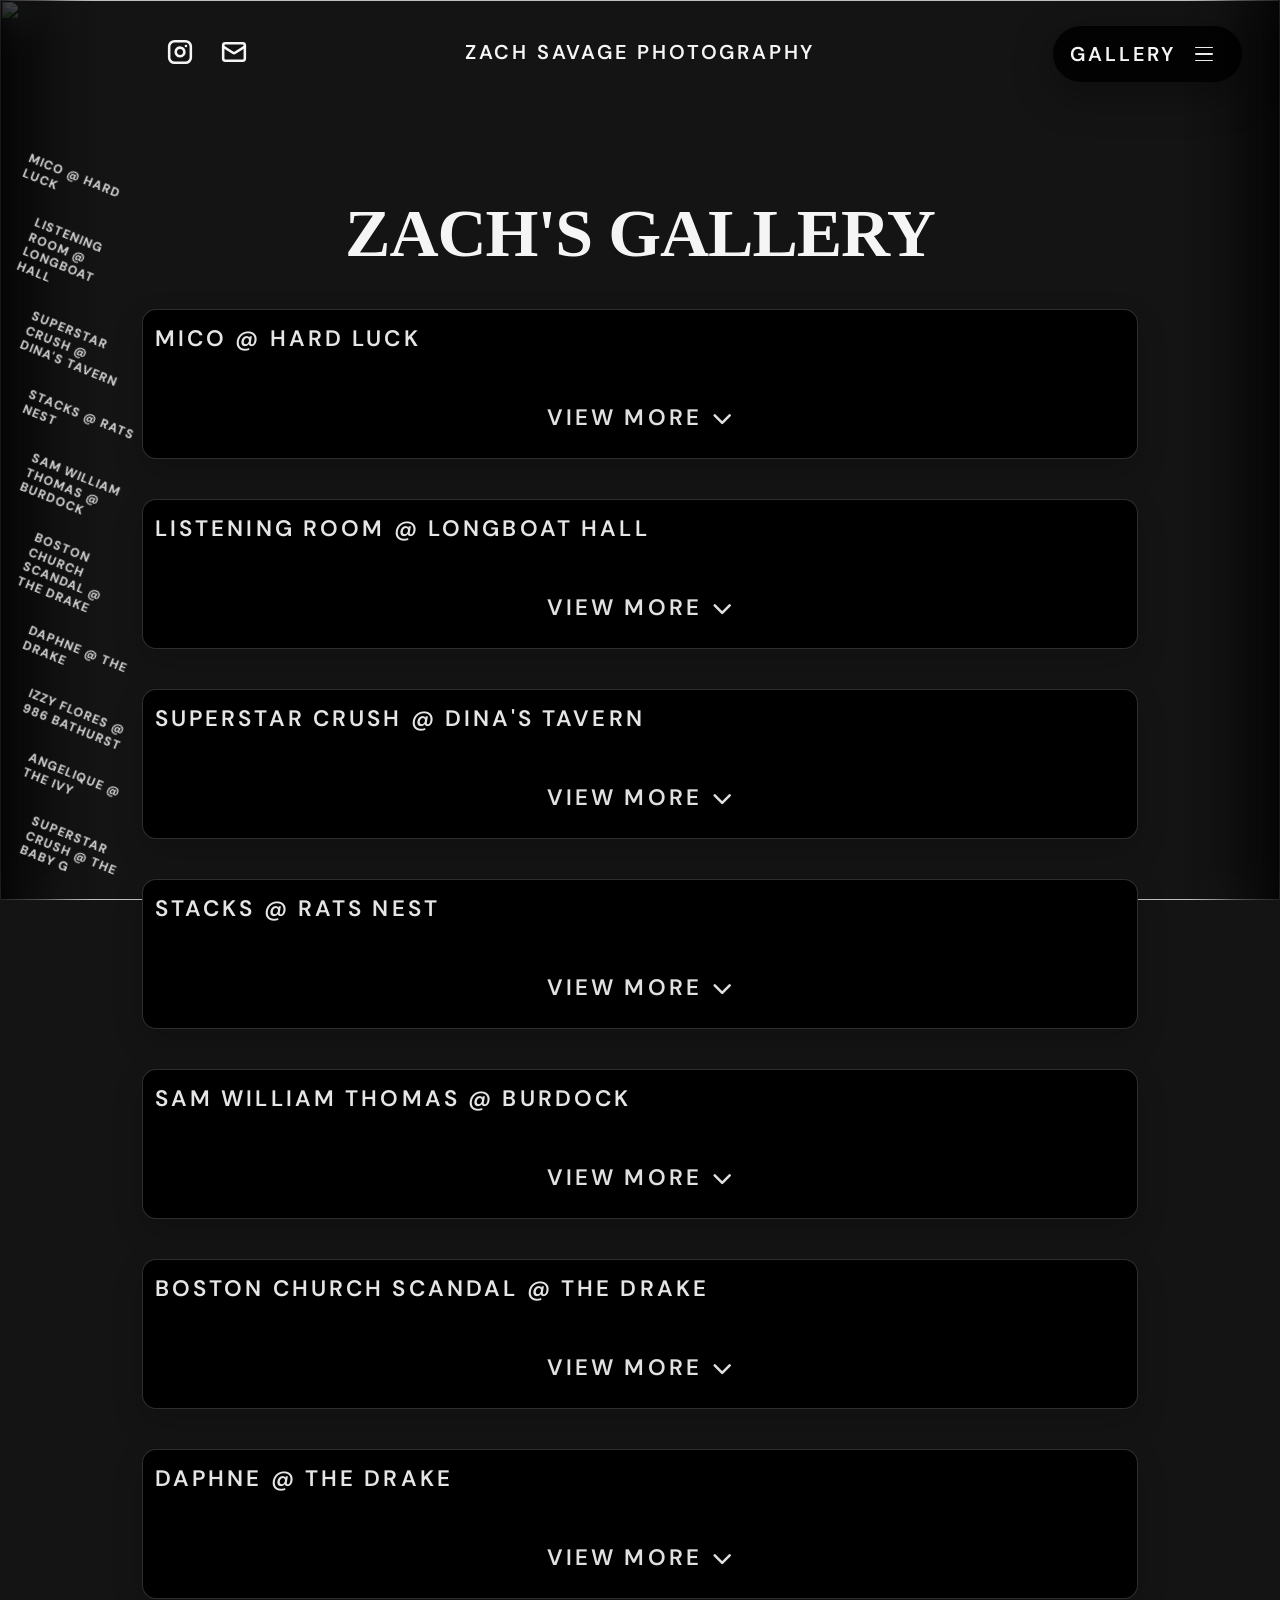
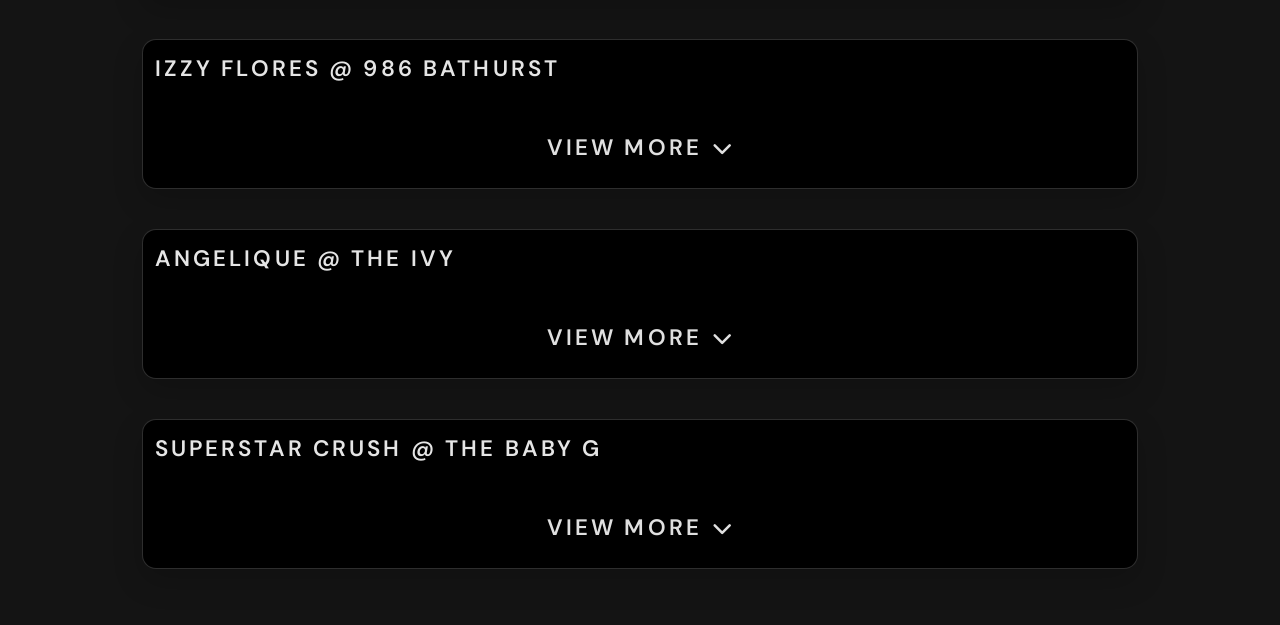
==== full-gallery.html @ af4545d2 "Update full-gallery.html" ====
<!DOCTYPE html>
<html lang="en" class="site-boot-locked">
  <head>
    <script>
      document.documentElement.classList.add("site-boot-locked");
    </script>
    <meta charset="UTF-8" />
    <meta
      name="viewport"
      content="width=device-width, initial-scale=1, viewport-fit=cover"
    />
    <title>Gallery - Zach Savage</title>
    <link rel="preconnect" href="https://fonts.googleapis.com" />
    <link rel="preconnect" href="https://fonts.gstatic.com" crossorigin />
    <link
      href="https://fonts.googleapis.com/css2?family=DM+Sans:ital,opsz,wght@0,9..40,400;0,9..40,500;0,9..40,600;0,9..40,700;0,9..40,800&display=swap"
      rel="stylesheet"
    />
    <link rel="stylesheet" href="styles.css" />
    <script defer src="gallery-menu.js"></script>
    <script defer src="onepage.js"></script>
  </head>
  <body class="page-full-gallery">
    <div id="site-boot-gate" class="site-boot-gate" aria-live="polite" aria-busy="true"></div>
    <div class="full-gallery-page-bg" aria-hidden="true">
      <img
        src="3.webp"
        alt=""
        width="6048"
        height="4032"
        data-asset-path="3.webp"
        loading="eager"
        decoding="sync"
        fetchpriority="high"
        class="priority-render-img"
      />
    </div>
    <nav class="header-social" aria-label="Social and email">
      <a
        class="header-social__link"
        href="https://www.instagram.com/zach.a.r.i.a.h/"
        target="_blank"
        rel="noopener noreferrer"
        aria-label="Instagram"
      >
        <svg viewBox="0 0 24 24" fill="none" stroke="currentColor" stroke-width="2.35" stroke-linecap="round" stroke-linejoin="round" aria-hidden="true">
          <rect x="2" y="2" width="20" height="20" rx="5" ry="5" />
          <path d="M16 11.37A4 4 0 1 1 12.63 8 4 4 0 0 1 16 11.37z" />
          <line x1="17.5" y1="6.5" x2="17.51" y2="6.5" />
        </svg>
      </a>
      <a
        class="header-social__link"
        href="mailto:zachariahsavage@gmail.com"
        aria-label="Email Zach Savage"
      >
        <svg viewBox="0 0 24 24" fill="none" stroke="currentColor" stroke-width="2.35" stroke-linecap="round" stroke-linejoin="round" aria-hidden="true">
          <rect x="2" y="4" width="20" height="16" rx="2" />
          <path d="m22 7-8.97 5.7a1.94 1.94 0 0 1-2.06 0L2 7" />
        </svg>
      </a>
    </nav>
    <a class="page-center-title" href="index.html">ZACH SAVAGE PHOTOGRAPHY</a>
    <header class="gallery-bar" aria-label="Site header">
      <div class="gallery-bar__anchor">
        <div class="gallery-bar__brand" id="gallery-bar-menu">
          <div class="gallery-bar__brand-row">
            <h1 class="gallery-bar__title" id="section-title" aria-live="polite">
              gallery
            </h1>
            <button
              class="gallery-bar__menu-trigger"
              type="button"
              aria-label="Open menu"
              aria-expanded="false"
            >
              <span class="gallery-bar__menu-icon" aria-hidden="true">
                <span></span>
                <span></span>
                <span></span>
              </span>
            </button>
          </div>
          <div class="gallery-bar__menu-content" aria-hidden="true">
            <div class="gallery-bar__menu-inner">
              <a class="gallery-bar__menu-link" href="index.html">home</a>
              <a class="gallery-bar__menu-link" href="full-gallery.html">gallery</a>
              <a class="gallery-bar__menu-link" href="index.html#contact-heading">contact</a>
            </div>
          </div>
        </div>
      </div>
    </header>

    <main class="page page--onepage">
      <section
        class="onepage-section onepage-section--gallery"
        id="gallery-section"
        data-section-label="gallery"
        aria-label="Gallery"
      >
        <h1 class="full-gallery-heading">Zach's Gallery</h1>
        <section class="portfolio">
          <div class="portfolio-controls" aria-label="Gallery controls">
            <div class="portfolio-meta" id="portfolio-meta" aria-hidden="true"></div>
          </div>

          <div class="portfolio-grid" id="gallery-grid" aria-label="Gallery grid"></div>
        </section>
      </section>
    </main>

    <div class="lightbox" aria-modal="true" role="dialog" data-state="closed">
      <div class="lightbox__backdrop"></div>
      <div class="lightbox__content">
        <button class="lightbox__close" type="button" aria-label="Close">
          <span class="lightbox__close-icon" aria-hidden="true">✕</span>
        </button>
        <button
          class="lightbox__arrow lightbox__arrow--prev"
          type="button"
          aria-label="Previous image"
        >
          <span class="lightbox__arrow-icon" aria-hidden="true">
            <svg
              viewBox="0 0 24 24"
              fill="none"
              stroke="currentColor"
              stroke-width="2.5"
              stroke-linecap="round"
              stroke-linejoin="round"
              xmlns="http://www.w3.org/2000/svg"
            >
              <path d="M15 18l-6-6 6-6" />
            </svg>
          </span>
        </button>
        <button
          class="lightbox__arrow lightbox__arrow--next"
          type="button"
          aria-label="Next image"
        >
          <span class="lightbox__arrow-icon" aria-hidden="true">
            <svg
              viewBox="0 0 24 24"
              fill="none"
              stroke="currentColor"
              stroke-width="2.5"
              stroke-linecap="round"
              stroke-linejoin="round"
              xmlns="http://www.w3.org/2000/svg"
            >
              <path d="M9 6l6 6-6 6" />
            </svg>
          </span>
        </button>
        <div class="lightbox__media">
          <img class="lightbox__image" alt="" />
          <video class="lightbox__video" muted playsinline loop></video>
        </div>
      </div>
    </div>

  </body>
</html>
---- styles.css ----
*,
*::before,
*::after {
  box-sizing: border-box;
  margin: 0;
  padding: 0;
}

/* Design tokens — spacing (8px scale), type, color, elevation */
:root {
  --font-sans: "DM Sans", system-ui, -apple-system, BlinkMacSystemFont, "Segoe UI",
    sans-serif;
  --space-1: 4px;
  --space-2: 8px;
  --space-3: 12px;
  --space-4: 16px;
  --space-5: 24px;
  --space-6: 32px;
  --space-8: 48px;
  --color-text: rgba(255, 255, 255, 0.92);
  --color-text-muted: rgba(255, 255, 255, 0.55);
  --color-accent: #c4a574;
  --color-surface: rgba(255, 255, 255, 0.06);
  --color-surface-elevated: rgba(255, 255, 255, 0.1);
  --radius-sm: 8px;
  --radius-md: 14px;
  --radius-pill: 999px;
  --shadow-sm: 0 1px 2px rgba(0, 0, 0, 0.12);
  --shadow-md: 0 12px 40px rgba(0, 0, 0, 0.35);
  --ease-out: cubic-bezier(0.2, 0.85, 0.35, 1);
  --duration-fast: 160ms;
  --duration-normal: 240ms;
  --outline-dark: rgba(0, 0, 0, 0.22);
  /* Shared by `.gallery-bar__brand` and `.page-center-title` so pill heights stay aligned. */
  --gallery-pill-pad-block: 0.5rem;
  --gallery-pill-pad-inline: 1.1rem;
  --gallery-pill-inner-min-height: 40px;
  /* Matches `.gallery-flow-track` marquee timing (updated from JS when flow starts). */
  --view-gallery-burst-spin-duration: 40s;
}

html,
body {
  min-height: 100%;
  /* `clip` can interact badly with nested scroll/overflow in some WebKit builds. */
  overflow-x: hidden;
}

html {
  -webkit-text-size-adjust: 100%;
  text-size-adjust: 100%;
  scroll-behavior: smooth;
  /* Helps anchor / in-page navigation respect the fixed header in Safari. */
  scroll-padding-top: calc(128px + env(safe-area-inset-top, 0px) + 1.25rem);
  /* Avoid default white canvas showing as a 1px hairline under fixed layers / transforms. */
  background-color: #F0F0F0;
}

html:has(body.page-contact) {
  background-color: #0b0f1a;
}

html:has(body.page-profile) {
  background-color: #070a10;
}

@media (min-width: 769px) {
  html::before,
  html::after {
    content: "";
    position: fixed;
    top: 0;
    bottom: 0;
    width: 1in;
    pointer-events: none;
    z-index: 3;
    backdrop-filter: blur(18px) saturate(1.1);
    -webkit-backdrop-filter: blur(18px) saturate(1.1);
  }

  html::before {
    left: 0;
    background: linear-gradient(
      to right,
      rgba(0, 0, 0, 0.78) 0%,
      rgba(0, 0, 0, 0.5) 38%,
      rgba(0, 0, 0, 0.22) 68%,
      rgba(0, 0, 0, 0) 100%
    );
    -webkit-mask-image: linear-gradient(
      to right,
      rgba(0, 0, 0, 1) 0%,
      rgba(0, 0, 0, 0.7) 46%,
      rgba(0, 0, 0, 0.28) 76%,
      rgba(0, 0, 0, 0) 100%
    );
    mask-image: linear-gradient(
      to right,
      rgba(0, 0, 0, 1) 0%,
      rgba(0, 0, 0, 0.7) 46%,
      rgba(0, 0, 0, 0.28) 76%,
      rgba(0, 0, 0, 0) 100%
    );
  }

  html::after {
    right: 0;
    background: linear-gradient(
      to left,
      rgba(0, 0, 0, 0.78) 0%,
      rgba(0, 0, 0, 0.5) 38%,
      rgba(0, 0, 0, 0.22) 68%,
      rgba(0, 0, 0, 0) 100%
    );
    -webkit-mask-image: linear-gradient(
      to left,
      rgba(0, 0, 0, 1) 0%,
      rgba(0, 0, 0, 0.7) 46%,
      rgba(0, 0, 0, 0.28) 76%,
      rgba(0, 0, 0, 0) 100%
    );
    mask-image: linear-gradient(
      to left,
      rgba(0, 0, 0, 1) 0%,
      rgba(0, 0, 0, 0.7) 46%,
      rgba(0, 0, 0, 0.28) 76%,
      rgba(0, 0, 0, 0) 100%
    );
  }
}

/* Focus rings — calm, high-end affordance */
:focus-visible {
  outline: 2px solid var(--color-accent);
  outline-offset: 3px;
}

button:focus:not(:focus-visible),
a:focus:not(:focus-visible) {
  outline: none;
}

body {
  font-family: var(--font-sans);
  line-height: 1.5;
  letter-spacing: 0.01em;
  background: #F0F0F0;
  background-repeat: no-repeat;
  color: var(--color-text);
  -webkit-font-smoothing: antialiased;
  -webkit-tap-highlight-color: transparent;
  position: relative;
  overflow-x: hidden;
  overflow-y: visible;
}

.reveal-on-scroll {
  opacity: 0;
  transform: translateY(18px);
  /* Avoid `filter: blur()` here — it’s expensive during scroll and caused visible hitch. */
  transition:
    opacity 360ms cubic-bezier(0.22, 0.8, 0.3, 1),
    transform 400ms cubic-bezier(0.2, 0.9, 0.25, 1);
  transition-delay: var(--reveal-delay, 0ms);
}

/* Shorter travel + slightly snappier timing for large blocks (flow, grid, contact). */
.reveal-on-scroll.reveal-on-scroll--soft {
  transform: translateY(12px);
  transition:
    opacity 300ms cubic-bezier(0.22, 0.8, 0.35, 1),
    transform 340ms cubic-bezier(0.2, 0.9, 0.28, 1);
  transition-delay: var(--reveal-delay, 0ms);
}

.reveal-on-scroll.is-visible {
  opacity: 1;
  transform: translateY(0);
  will-change: auto;
}

.reveal-on-scroll.reveal-on-scroll--soft.is-visible {
  opacity: 1;
  transform: translateY(0);
  will-change: auto;
}

/* Home bio + contact: no scroll entrance animations. */
body.page-home .home-bio-image,
body.page-home .home-bio-row .home-bio-heading,
body.page-home .home-bio-row .home-intro,
body.page-home .home-start-btn,
body.page-home .onepage-section--contact .contact__heading,
body.page-home .onepage-section--contact .contact__intro,
body.page-home .onepage-section--contact .contact__form,
body.page-home .onepage-section--contact .contact__social,
body.page-home .onepage-section--contact .contact__card {
  opacity: 1 !important;
  transform: none !important;
  transition: none !important;
  animation: none !important;
}

/* Full gallery should never fade/slide on scroll. */
body.page-full-gallery .reveal-on-scroll,
body.page-full-gallery .portfolio-date-group,
body.page-full-gallery .portfolio-row,
body.page-full-gallery .full-gallery-row {
  opacity: 1 !important;
  transform: none !important;
  transition: none !important;
}

@media (prefers-reduced-motion: reduce) {
  .reveal-on-scroll {
    opacity: 1 !important;
    transform: none !important;
    transition: none !important;
  }

  .gallery-bar__menu-content {
    transition: none;
  }

  .gallery-bar__brand {
    transition: none;
  }
}

/* Use system default cursor everywhere; pointer only on obvious interactive elements */
a,
button,
input,
textarea,
.gallery-bar__menu-trigger,
.gallery-bar__menu-link,
.gallery-bar__title,
.gallery-flow-arrow,
.media-item,
.lightbox__close,
.lightbox__arrow,
.profile__cta-btn,
.profile__cta-link,
.contact__submit,
.contact__instagram {
  cursor: pointer;
}

/* Contact text fields should show I-beam cursor. */
.contact__input,
.contact__textarea {
  cursor: text;
}

body.page-contact {
  overflow: auto;
}

html:has(body.page-full-gallery) {
  background-color: #141414;
}

body.page-full-gallery {
  background-color: #141414;
}

/* Fixed layer (not background-attachment: fixed) — avoids scroll jitter in Safari. */
.home-page-bg,
.full-gallery-page-bg {
  position: fixed;
  inset: 0;
  z-index: 0;
  overflow: hidden;
  pointer-events: none;
  -webkit-backface-visibility: hidden;
  backface-visibility: hidden;
  transform: translateZ(0);
}

.home-page-bg {
  background-color: #050505;
}

.full-gallery-page-bg {
  background-color: #141414;
}

.home-page-bg img,
.full-gallery-page-bg img {
  display: block;
  width: 100%;
  height: 100%;
  object-fit: cover;
  object-position: center;
}

body.page-full-gallery::after {
  display: none;
  background-image: none;
}

/* Home + full gallery: site title is plain white type (no pill). */
body.page-home .page-center-title,
body.page-home a.page-center-title,
body.page-full-gallery .page-center-title,
body.page-full-gallery a.page-center-title {
  padding: 0;
  min-height: 0;
  border-radius: 0;
  background: transparent;
  backdrop-filter: none;
  -webkit-backdrop-filter: none;
  box-shadow: none;
  color: rgba(255, 255, 255, 0.96);
  transition: opacity 420ms var(--ease-out), transform 420ms var(--ease-out);
}

body.page-home a.page-center-title:hover,
body.page-full-gallery a.page-center-title:hover {
  background: transparent;
  color: rgba(255, 255, 255, 0.96);
  opacity: 0.85;
}

/* Home + full gallery: black menu pill, white type (matches gallery page). */
body.page-home .gallery-bar__brand,
body.page-full-gallery .gallery-bar__brand {
  background: rgba(0, 0, 0, 0.88);
}

body.page-home .gallery-bar__brand.gallery-bar__brand--open,
body.page-full-gallery .gallery-bar__brand.gallery-bar__brand--open {
  background: rgba(0, 0, 0, 0.96);
}

body.page-home .gallery-bar__title,
body.page-home .gallery-bar__menu-link,
body.page-home .gallery-bar__menu-link:visited,
body.page-home .gallery-bar__menu-link:hover,
body.page-home .gallery-bar__brand.gallery-bar__brand--open .gallery-bar__title,
body.page-home .gallery-bar__brand.gallery-bar__brand--open .gallery-bar__menu-link,
body.page-home .gallery-bar__brand.gallery-bar__brand--open .gallery-bar__menu-link:visited,
body.page-full-gallery .gallery-bar__title,
body.page-full-gallery .gallery-bar__menu-link,
body.page-full-gallery .gallery-bar__menu-link:visited,
body.page-full-gallery .gallery-bar__menu-link:hover,
body.page-full-gallery .gallery-bar__brand.gallery-bar__brand--open .gallery-bar__title,
body.page-full-gallery .gallery-bar__brand.gallery-bar__brand--open .gallery-bar__menu-link,
body.page-full-gallery .gallery-bar__brand.gallery-bar__brand--open .gallery-bar__menu-link:visited {
  color: rgba(255, 255, 255, 0.96);
}

body.page-home .gallery-bar__menu-icon span,
body.page-home .gallery-bar__brand.gallery-bar__brand--open .gallery-bar__menu-icon span,
body.page-full-gallery .gallery-bar__menu-icon span,
body.page-full-gallery .gallery-bar__brand.gallery-bar__brand--open .gallery-bar__menu-icon span {
  background: rgba(255, 255, 255, 0.92);
}

/* Home flow arrows: match black menu pill + white icons. */
body.page-home .gallery-flow-arrow {
  background: rgba(0, 0, 0, 0.88);
  color: rgba(255, 255, 255, 0.96);
}

body.page-home .gallery-flow-arrow:hover {
  background: rgba(0, 0, 0, 0.96);
  color: rgba(255, 255, 255, 0.96);
}

body.page-contact::after {
  background-image: none;
}

body.page-profile::after {
  background-image: none;
}

/* Profile page background video */
.profile-bg {
  position: fixed;
  inset: 0;
  z-index: -2;
  background: #070a10; /* fallback under video */
}

.profile-bg__video {
  position: absolute;
  inset: 0;
  width: 100%;
  height: 100%;
  object-fit: cover;
  object-position: center;
  filter: grayscale(10%) contrast(1.03) brightness(0.9);
}

/* Contact crossfading background (two-layer swap; never black).
   Default `absolute` so in-page contact (e.g. `index.html`) scrolls with the section.
   Standalone `contact.html` pins it to the viewport via `body.page-contact .contact-bg`. */
.contact-bg {
  position: absolute;
  inset: 0;
  z-index: -2;
  background: #0b0f1a; /* fallback under images */
}

body.page-contact > .contact-bg {
  position: fixed;
}

.contact-bg__layer {
  position: absolute;
  inset: 0;
  background-size: cover;
  background-position: center top;
  background-repeat: no-repeat;
  background-attachment: scroll;
  opacity: 0;
  transition: opacity 1600ms ease;
  will-change: opacity;
}

.contact-bg__layer--static {
  opacity: 1;
  transition: none;
  will-change: auto;
  background-image: none !important;
}

.contact-bg__image {
  position: absolute;
  inset: 0;
  width: 100%;
  height: 100%;
  object-fit: cover;
  object-position: center top;
  display: block;
  pointer-events: none;
  transform: translateZ(0);
  backface-visibility: hidden;
  -webkit-backface-visibility: hidden;
  content-visibility: visible;
}

/* Frosted gradient blur on left/right outskirts */
.contact-bg::before,
.contact-bg::after {
  content: "";
  position: absolute;
  top: 0;
  bottom: 0;
  width: min(28vw, 420px);
  pointer-events: none;
  z-index: 1;
  backdrop-filter: none;
  -webkit-backdrop-filter: none;
}

.contact-bg::before {
  left: 0;
  background: linear-gradient(
    to right,
    rgba(255, 255, 255, 0.22),
    rgba(255, 255, 255, 0.08),
    rgba(255, 255, 255, 0)
  );
  -webkit-mask-image: linear-gradient(to right, rgba(0, 0, 0, 1), rgba(0, 0, 0, 0));
  mask-image: linear-gradient(to right, rgba(0, 0, 0, 1), rgba(0, 0, 0, 0));
}

.contact-bg::after {
  right: 0;
  background: linear-gradient(
    to left,
    rgba(255, 255, 255, 0.22),
    rgba(255, 255, 255, 0.08),
    rgba(255, 255, 255, 0)
  );
  -webkit-mask-image: linear-gradient(to left, rgba(0, 0, 0, 1), rgba(0, 0, 0, 0));
  mask-image: linear-gradient(to left, rgba(0, 0, 0, 1), rgba(0, 0, 0, 0));
}

.contact-bg__layer.is-visible {
  opacity: 1;
}

.contact-bg__layer.is-fading-in {
  opacity: 1;
}

.contact-bg__layer.is-fading-out {
  opacity: 0;
}

body::after {
  content: "";
  position: fixed;
  inset: 0;
  z-index: -2;
  background-image: url("1780443494761.webp");
  background-size: cover;
  background-position: center;
  background-repeat: no-repeat;
}

/* Gallery page: restrained gradient (primary site shell) */
body:not(.page-contact):not(.page-profile):not(.page-home):not(.page-full-gallery) {
  background: #F0F0F0;
  background-attachment: scroll;
}

body:not(.page-contact):not(.page-profile):not(.page-home):not(.page-full-gallery)::after {
  /* Disable the blurred photo layer on gallery page */
  background-image: none;
  filter: none;
}

/* Home one-page: film-grain texture shell (full gallery keeps its own photo bg). */
html:has(body.page-home) {
  background-color: #050505;
}

body.page-home {
  background: transparent;
  background-attachment: scroll;
}

body.page-home::after {
  background-image: none;
}

/* Removed overlay helper */

/* Removed frosted helper */

/* Top bar — minimal glass strip */
.gallery-bar {
  position: fixed;
  top: 0;
  left: 0;
  right: 0;
  z-index: 10;
  padding-top: env(safe-area-inset-top, 0px);
  padding-left: env(safe-area-inset-left, 0px);
  padding-right: env(safe-area-inset-right, 0px);
  height: calc(128px + env(safe-area-inset-top, 0px));
  display: flex;
  align-items: center;
  justify-content: flex-end;
  background: transparent;
  isolation: isolate;
  /* Let scroll/wheel pass through empty header area; menu stays clickable on child. */
  pointer-events: none;
}

/* Full-width frosted strip removed: it forced a huge backdrop-filter compositing region
   on every scroll frame on desktop. Glass lives on `.gallery-bar__brand` only (same as mobile). */
.gallery-bar::before {
  display: none;
}

/* Gallery page: subtle hint in top-right for keyboard control */
.gallery-key-hint {
  position: fixed;
  top: 55px;
  left: 76px;
  z-index: 9;
  display: inline-flex;
  align-items: center;
  gap: var(--space-2);
  color: rgba(0, 0, 0, 0.56);
  font-size: 0.6875rem;
  font-weight: 500;
  letter-spacing: 0.14em;
  text-transform: uppercase;
  pointer-events: none;
}

.gallery-key-hint__icon {
  min-width: 1.2rem;
  height: 1.2rem;
  border-radius: var(--radius-sm);
  border: 1px solid rgba(0, 0, 0, 0.18);
  display: inline-flex;
  align-items: center;
  justify-content: center;
  font-size: 0.75rem;
  color: rgba(0, 0, 0, 0.62);
  background: rgba(255, 255, 255, 0.22);
}

.gallery-key-hint__text {
  opacity: 1;
  color: rgba(0, 0, 0, 0.56);
}

/* Wrapper keeps the pill top-anchored so open/close doesn't jump */
.gallery-bar__anchor {
  align-self: flex-start;
  margin-top: calc((128px - 52px) / 2 - 12px);
  margin-right: 2.4rem;
  pointer-events: auto;
}

/* Top-left Instagram + email — vertically aligned with `.gallery-bar__anchor` / menu pill. */
.header-social {
  position: absolute;
  top: calc((128px + env(safe-area-inset-top, 0px)) / 2 - 12px);
  left: calc(max(3.5rem, env(safe-area-inset-left, 0px)) + 1in + 0.5rem);
  transform: translateY(-50%);
  z-index: 12;
  display: flex;
  align-items: center;
  gap: 0.85rem;
  pointer-events: auto;
}

.header-social.header-social--scroll-hidden {
  opacity: 1;
  pointer-events: auto;
  transform: translateY(-50%);
}

.header-social__link {
  display: inline-flex;
  align-items: center;
  justify-content: center;
  width: 40px;
  height: 40px;
  padding: 0;
  background: none;
  border: none;
  box-shadow: none;
  color: #000000;
  text-decoration: none;
  transition: opacity var(--duration-fast) var(--ease-out);
}

.header-social__link svg {
  display: block;
  width: 26px;
  height: 26px;
  stroke-width: 2.35;
}

.header-social__link:hover {
  opacity: 0.72;
}

body.page-full-gallery .header-social__link {
  color: rgba(255, 255, 255, 0.96);
}

body.page-home .header-social__link {
  color: rgba(255, 255, 255, 0.96);
}

body.page-home .header-social__link:hover {
  opacity: 0.85;
}

/* Viewport-fixed; chrome + type match `.gallery-bar__brand` / menu links. */
.page-center-title {
  position: fixed;
  top: calc((128px + env(safe-area-inset-top, 0px)) / 2 - 12px);
  left: 50%;
  right: auto;
  transform: translate(-50%, -50%);
  width: max-content;
  max-width: min(68vw, 44rem);
  z-index: 12;
  box-sizing: border-box;
  display: inline-flex;
  align-items: center;
  justify-content: center;
  padding: var(--gallery-pill-pad-block) var(--gallery-pill-pad-inline);
  min-height: calc(var(--gallery-pill-inner-min-height) + 2 * var(--gallery-pill-pad-block));
  border-radius: 50px;
  background: rgba(250, 248, 245, 0.88);
  backdrop-filter: blur(14px);
  -webkit-backdrop-filter: blur(14px);
  border: none;
  box-shadow: var(--shadow-md);
  font-family: var(--font-sans);
  font-size: 1.25rem;
  font-weight: 600;
  line-height: 1;
  letter-spacing: 0.14em;
  text-transform: uppercase;
  color: #000000;
  text-align: center;
  white-space: nowrap;
  overflow: hidden;
  text-overflow: ellipsis;
  transition:
    background 420ms var(--ease-out),
    box-shadow 420ms var(--ease-out),
    opacity 420ms var(--ease-out),
    transform 420ms var(--ease-out);
}

.page-center-title.page-center-title--hidden {
  opacity: 0;
  transform: translate(-50%, calc(-50% - 8px));
  pointer-events: none;
}

a.page-center-title {
  pointer-events: auto;
  cursor: pointer;
  text-decoration: none;
  color: #000000;
}

a.page-center-title:hover {
  color: #000000;
  background: rgba(250, 248, 245, 0.96);
  opacity: 0.92;
}

/* Top bar: combined GALLERY + hamburger */
.gallery-bar__brand {
  --gallery-menu-ease: cubic-bezier(0.33, 0, 0.2, 1);
  --gallery-menu-dur: 0.36s;
  position: relative;
  display: flex;
  /* Always column: row (title + trigger) then menu panel. Avoids row↔column reflow on open/close (main source of jank). */
  flex-direction: column;
  align-items: stretch;
  justify-content: flex-start;
  gap: 0;
  width: fit-content;
  max-width: calc(100vw - env(safe-area-inset-left, 0px) - env(safe-area-inset-right, 0px) - 1rem);
  /* Same padding + inner band as `.page-center-title` (see :root pill tokens). */
  padding: var(--gallery-pill-pad-block) var(--gallery-pill-pad-inline);
  border-radius: 50px;
  /* Frosted pill only (small compositing region — scrolls stay smooth on desktop). */
  background: rgba(250, 248, 245, 0.88);
  backdrop-filter: blur(14px);
  -webkit-backdrop-filter: blur(14px);
  border: none;
  box-shadow: var(--shadow-md);
  overflow: hidden;
  transform: translateZ(0);
  transition:
    background var(--gallery-menu-dur) var(--gallery-menu-ease),
    box-shadow var(--gallery-menu-dur) var(--gallery-menu-ease),
    border-radius var(--gallery-menu-dur) var(--gallery-menu-ease),
    gap var(--gallery-menu-dur) var(--gallery-menu-ease),
    opacity 420ms var(--ease-out),
    transform 420ms var(--ease-out);
}

.gallery-bar__brand.gallery-bar__brand--scroll-hidden {
  opacity: 0;
  pointer-events: none;
  transform: translateY(-8px) translateZ(0);
}

.gallery-bar__brand.gallery-bar__brand--open.gallery-bar__brand--scroll-hidden {
  opacity: 1;
  pointer-events: auto;
  transform: translateZ(0);
}

/* When menu is open, show white pill backing around heading + menu */
.gallery-bar__brand.gallery-bar__brand--open {
  background: rgba(250, 248, 245, 0.96);
  backdrop-filter: blur(16px);
  -webkit-backdrop-filter: blur(16px);
  border-radius: 20px;
  /* Same vertical rhythm as between menu links */
  gap: var(--space-3);
}

.gallery-bar__brand:not(.gallery-bar__brand--open) .gallery-bar__menu-content {
  min-width: 0;
  min-height: 0;
  overflow: hidden;
  grid-template-rows: 0fr;
  opacity: 0;
  pointer-events: none;
  /* Snap after JS finishes collapse (see gallery-menu.js); avoids fighting the panel transition. */
  transition: none;
}

.gallery-bar__brand-row {
  display: flex;
  flex-direction: row;
  align-items: center;
  justify-content: space-between;
  gap: 0.5em;
  width: 100%;
  min-width: 0;
  min-height: var(--gallery-pill-inner-min-height);
  box-sizing: border-box;
}

.gallery-bar__title {
  font-family: var(--font-sans);
  font-size: 1.25rem;
  font-weight: 600;
  line-height: 1;
  letter-spacing: 0.14em;
  text-transform: uppercase;
  color: #000000;
  margin: 0;
  padding: 0;
  background: none;
  border: none;
  box-shadow: none;
  backdrop-filter: none;
  -webkit-backdrop-filter: none;
  /* Keep section label on one line in the pill (avoid overflow-wrap: anywhere splitting words). */
  white-space: nowrap;
  overflow-wrap: normal;
  flex-shrink: 0;
  min-width: min-content;
  display: flex;
  align-items: center;
  min-height: var(--gallery-pill-inner-min-height);
}

.gallery-bar__menu-trigger {
  flex-shrink: 0;
  width: 40px;
  height: 40px;
  border: none;
  background: transparent;
  display: flex;
  align-items: center;
  justify-content: center;
  padding: 0;
  margin: 0;
}

.gallery-bar__menu-content {
  display: grid;
  grid-template-rows: 0fr;
  opacity: 0;
  pointer-events: none;
  overflow: hidden;
  min-height: 0;
  width: 100%;
  transition:
    grid-template-rows var(--gallery-menu-dur) var(--gallery-menu-ease),
    opacity var(--gallery-menu-dur) var(--gallery-menu-ease);
}

.gallery-bar__brand--open .gallery-bar__menu-content {
  grid-template-rows: 1fr;
  opacity: 1;
  pointer-events: auto;
}

/* Closing: reverse the open transition while bar stays column-layout (see gallery-menu.js). */
.gallery-bar__brand--open .gallery-bar__menu-content.gallery-bar__menu-content--collapse {
  grid-template-rows: 0fr;
  opacity: 0;
  pointer-events: none;
}

.gallery-bar__menu-inner {
  min-height: 0;
  overflow: hidden;
  display: flex;
  flex-direction: column;
  align-items: stretch;
  gap: var(--space-3);
}

.gallery-bar__brand--open .gallery-bar__menu-content.gallery-bar__menu-content--collapse .gallery-bar__menu-inner {
  gap: 0;
}

.gallery-bar__menu-link {
  display: flex;
  align-items: center;
  min-height: 40px;
  padding: 0;
  font-family: var(--font-sans);
  color: #000000;
  text-decoration: none;
  font-size: 1.25rem;
  font-weight: 600;
  letter-spacing: 0.14em;
  text-transform: uppercase;
  transform-origin: left center;
  transition: transform var(--duration-fast) var(--ease-out), opacity var(--duration-fast) var(--ease-out);
  overflow-wrap: anywhere;
}

.gallery-bar__menu-link:visited {
  color: #000000;
}

.gallery-bar__menu-link:hover {
  color: #000000;
  text-decoration: none;
  transform: translateX(2px);
  opacity: 0.85;
}

/* Contact page: keep heading + links identical */
body.page-contact .gallery-bar__title,
body.page-contact .gallery-bar__menu-link,
body.page-contact .gallery-bar__menu-link:visited {
  color: #000000;
}

/* When the pill menu is open, shift heading and links to black for contrast */
.gallery-bar__brand.gallery-bar__brand--open .gallery-bar__title,
.gallery-bar__brand.gallery-bar__brand--open .gallery-bar__menu-link,
.gallery-bar__brand.gallery-bar__brand--open .gallery-bar__menu-link:visited {
  color: #000000;
}

/* Removed menu glow helper */

.gallery-bar__brand-row,
.gallery-bar__menu-content {
  position: relative;
  z-index: 1;
}

/* GALLERY as link on contact page */
.gallery-bar__title--link {
  text-decoration: none;
  color: inherit;
}
.gallery-bar__title--link:hover {
  color: #000;
}

.gallery-bar__menu-icon {
  display: flex;
  flex-direction: column;
  align-items: center;
  justify-content: center;
  gap: 5px;
}

.gallery-bar__menu-icon span {
  display: block;
  width: 18px;
  height: 1.5px;
  background: rgba(0, 0, 0, 0.88);
  border-radius: 999px;
  transition: background var(--duration-fast) var(--ease-out);
}

/* When menu pill is open, match heading/menu text (black) */
.gallery-bar__brand.gallery-bar__brand--open .gallery-bar__menu-icon span {
  background: #000000;
}

.page {
  position: relative;
  z-index: 2;
  min-height: 100vh;
  min-height: 100dvh;
  padding: 2.4rem 0;
  padding-top: calc(128px + env(safe-area-inset-top, 0px) + 2.4rem);
  padding-left: env(safe-area-inset-left, 0px);
  padding-right: env(safe-area-inset-right, 0px);
  padding-bottom: max(2.4rem, env(safe-area-inset-bottom, 0px));
  display: flex;
  align-items: stretch;
  justify-content: center;
}

.page.page--onepage {
  display: block;
  padding-top: calc(128px + env(safe-area-inset-top, 0px) + 1rem);
  padding-bottom: max(0px, env(safe-area-inset-bottom, 0px));
}

.onepage-section {
  position: relative;
  min-height: 100vh;
  min-height: 100dvh;
  /* Align scroll targets / hash jumps with the fixed nav (see also .gallery-bar height). */
  scroll-margin-top: calc(128px + env(safe-area-inset-top, 0px) + 1.25rem);
  display: flex;
  align-items: center;
  justify-content: center;
  padding: 1.5rem 0;
}

.onepage-section--home {
  display: flex;
  flex-direction: column;
  justify-content: center;
  align-items: stretch;
  gap: var(--space-4);
  padding-top: 0;
  height: auto;
  min-height: 0;
}

.onepage-section--gallery {
  flex-direction: column;
  align-items: stretch;
  justify-content: flex-start;
  gap: var(--space-4);
  margin-top: -4vh;
  padding-top: 10vh;
  background: linear-gradient(
    to bottom,
    rgba(0, 0, 0, 0) 0%,
    rgba(0, 0, 0, 0.06) 38%,
    rgba(0, 0, 0, 0.05) 76%,
    rgba(0, 0, 0, 0) 100%
  );
}

body.page-full-gallery .onepage-section--gallery {
  background: transparent;
}

.onepage-section__heading {
  width: 100%;
  max-width: 72rem;
  margin: 0 auto var(--space-4);
  padding: 0 var(--space-5);
  font-family: var(--font-sans);
  font-size: clamp(1.5rem, 4.2vw, 2.75rem);
  font-weight: 600;
  letter-spacing: 0.14em;
  text-transform: uppercase;
  color: rgba(0, 0, 0, 0.72);
  text-align: center;
  /* Anchor targets (#gallery-section-heading) — align with fixed nav, not section padding. */
  scroll-margin-top: calc(128px + env(safe-area-inset-top, 0px) + 1.25rem);
  overflow-wrap: anywhere;
}

body.page-full-gallery .onepage-section__heading {
  font-weight: 800;
  letter-spacing: 0.16em;
}

.onepage-section--contact {
  margin-top: clamp(0.75rem, 2vh, 1.25rem);
  padding-top: 0;
  padding-bottom: max(1.25rem, env(safe-area-inset-bottom, 0px));
  background: transparent;
  /* One document scroll — no viewport-locked panel or nested overflow. */
  overflow: visible;
  overscroll-behavior: none;
  isolation: isolate;
  align-items: stretch;
  justify-content: flex-start;
  min-height: auto;
}

/* Soft transparency gradient so contact background fades in from the top. */
.onepage-section--contact::before {
  content: "";
  position: absolute;
  top: clamp(-96px, -16vh, -44px);
  left: 0;
  right: 0;
  height: clamp(220px, 34vh, 420px);
  pointer-events: none;
  z-index: 0;
  background: linear-gradient(
    to bottom,
    rgba(236, 230, 220, 0.72) 0%,
    rgba(236, 230, 220, 0.5) 22%,
    rgba(236, 230, 220, 0.24) 52%,
    rgba(236, 230, 220, 0.08) 74%,
    rgba(238, 232, 223, 0) 100%
  );
  backdrop-filter: blur(14px);
  -webkit-backdrop-filter: blur(14px);
  mask-image: linear-gradient(
    to bottom,
    rgba(0, 0, 0, 1) 0%,
    rgba(0, 0, 0, 0.78) 48%,
    rgba(0, 0, 0, 0) 100%
  );
  -webkit-mask-image: linear-gradient(
    to bottom,
    rgba(0, 0, 0, 1) 0%,
    rgba(0, 0, 0, 0.78) 48%,
    rgba(0, 0, 0, 0) 100%
  );
}

/* Tiny neutral wash exactly at the section seam. */
.onepage-section--contact::after {
  content: "";
  position: absolute;
  top: clamp(-10px, -1.5vh, -4px);
  left: 0;
  right: 0;
  height: clamp(18px, 4vh, 40px);
  pointer-events: none;
  z-index: 0;
  background: linear-gradient(
    to bottom,
    rgba(236, 230, 220, 0.4) 0%,
    rgba(236, 230, 220, 0) 100%
  );
  filter: blur(4px);
}

.page--onepage .onepage-section--contact .contact-bg {
  /* Scroll with the section — negative inset caused bg to drift vs the form on wheel/touch. */
  position: absolute !important;
  inset: 0;
  z-index: -1;
  pointer-events: none;
  transform: translateZ(0);
  content-visibility: visible;
}

/* Frame matches hero photo (DSC_0166-2.webp ≈ 3:2); --contact-bg-aspect set in JS when image loads. */
.page--onepage .onepage-section--contact {
  width: 100%;
  aspect-ratio: var(--contact-bg-aspect, 3 / 2);
  margin-top: clamp(1rem, 2.5vh, 1.75rem);
  padding: clamp(0.65rem, 1.8vw, 1.1rem);
  padding-bottom: max(clamp(0.65rem, 1.8vw, 1.1rem), env(safe-area-inset-bottom, 0px));
  box-sizing: border-box;
  align-items: center;
  justify-content: center;
}

.page--onepage .onepage-section--home + .onepage-section--contact,
.page--onepage .onepage-section--gallery + .onepage-section--contact {
  margin-top: clamp(1rem, 2.5vh, 1.75rem);
  padding-top: clamp(0.65rem, 1.8vw, 1.1rem);
}

.page--onepage .onepage-section--contact::before,
.page--onepage .onepage-section--contact::after {
  display: none;
}

.page--onepage .onepage-section--contact .contact {
  flex: 0 0 auto;
  width: 100%;
  max-width: 520px;
  height: 100%;
  max-height: 100%;
  margin: 0 auto;
  padding: 0;
  display: flex;
  align-items: center;
  justify-content: center;
  position: relative;
  z-index: 1;
}

.page--onepage .onepage-section--contact .contact__card {
  max-height: 100%;
  overflow: auto;
}

.gallery {
  position: relative;
  width: 100%;
  height: auto;
  display: flex;
  flex-direction: column;
  justify-content: center;
  gap: 8px;
  overflow: visible;
  /* Move both rows up by 0.5in from previous placement */
  transform: translateY(calc(40px - 0.5in));
}

.home-bio-image {
  width: min(62rem, calc(100% - 3rem));
  margin: var(--space-3) auto var(--space-2);
  display: block;
  border-radius: calc(var(--radius-md) + 2px);
  border: 1px solid rgba(0, 0, 0, 0.14);
  box-shadow: 0 12px 30px rgba(0, 0, 0, 0.08);
  object-fit: cover;
}

.home-bio-row {
  width: 100%;
  max-width: min(92rem, 100%);
  margin: var(--space-3) auto var(--space-3);
  padding: var(--space-3);
  border: 1px solid rgba(0, 0, 0, 0.14);
  border-radius: calc(var(--radius-md) + 2px);
  background: #000000;
  box-shadow: 0 12px 30px rgba(0, 0, 0, 0.08);
}

.home-bio-row .home-bio-image {
  width: 100%;
  margin: 0 0 var(--space-3);
}

.home-bio-copy {
  display: flex;
  flex-direction: column;
  gap: var(--space-4);
  align-items: flex-start;
}

.home-bio-row .home-bio-copy {
  align-items: center;
  text-align: center;
  width: 100%;
}

.home-bio-heading {
  margin: 0;
  width: 100%;
  font-family: ui-serif, Georgia, "Times New Roman", Times, serif;
  font-size: clamp(2.1rem, 6vw, 3.5rem);
  font-weight: 700;
  line-height: 1.08;
  letter-spacing: -0.015em;
  color: rgba(255, 255, 255, 0.98);
  text-align: center;
  text-wrap: balance;
}

.home-bio-row .home-intro {
  max-width: none;
  width: 100%;
  margin: 0;
  padding: 0;
  border: 0;
  background: transparent;
  color: rgba(238, 238, 238, 0.92);
  font-family: ui-serif, Georgia, "Times New Roman", Times, serif;
  font-weight: 400;
  box-shadow: none;
  text-align: center;
  text-wrap: balance;
  line-height: 1.62;
  font-size: clamp(1rem, 2.4vw, 1.2rem);
}

.home-bio-row .home-start-btn--pov {
  position: relative;
  z-index: 1;
  overflow: visible;
  isolation: isolate;
  --view-gallery-burst-clip: polygon(
    50% 0%,
    54.019% 9.197%,
    59.755% 0.961%,
    61.902% 10.765%,
    69.134% 3.806%,
    69.327% 13.841%,
    77.779% 8.427%,
    76.01% 18.307%,
    85.355% 14.645%,
    81.693% 23.99%,
    91.573% 22.221%,
    86.159% 30.673%,
    96.194% 30.866%,
    89.235% 38.098%,
    99.039% 40.245%,
    90.803% 45.981%,
    100% 50%,
    90.803% 54.019%,
    99.039% 59.755%,
    89.235% 61.902%,
    96.194% 69.134%,
    86.159% 69.327%,
    91.573% 77.779%,
    81.693% 76.01%,
    85.355% 85.355%,
    76.01% 81.693%,
    77.779% 91.573%,
    69.327% 86.159%,
    69.134% 96.194%,
    61.902% 89.235%,
    59.755% 99.039%,
    54.019% 90.803%,
    50% 100%,
    45.981% 90.803%,
    40.245% 99.039%,
    38.098% 89.235%,
    30.866% 96.194%,
    30.673% 86.159%,
    22.221% 91.573%,
    23.99% 81.693%,
    14.645% 85.355%,
    18.307% 76.01%,
    8.427% 77.779%,
    13.841% 69.327%,
    3.806% 69.134%,
    10.765% 61.902%,
    0.961% 59.755%,
    9.197% 54.019%,
    0% 50%,
    9.197% 45.981%,
    0.961% 40.245%,
    10.765% 38.098%,
    3.806% 30.866%,
    13.841% 30.673%,
    8.427% 22.221%,
    18.307% 23.99%,
    14.645% 14.645%,
    23.99% 18.307%,
    22.221% 8.427%,
    30.673% 13.841%,
    30.866% 3.806%,
    38.098% 10.765%,
    40.245% 0.961%,
    45.981% 9.197%
  );
  text-transform: none;
  letter-spacing: 0.06em;
  font-weight: 700;
  gap: 0.35em;
  border-radius: 50px;
  padding: var(--gallery-pill-pad-block) calc(var(--gallery-pill-pad-inline) * 1.45);
  min-height: calc(var(--gallery-pill-inner-min-height) + 2 * var(--gallery-pill-pad-block));
  border: none;
  background: #dfe6e6;
  color: #1a1a1a;
  box-shadow: var(--shadow-md);
  transition:
    transform var(--duration-fast) var(--ease-out),
    background var(--duration-fast) var(--ease-out),
    box-shadow var(--duration-fast) var(--ease-out),
    color var(--duration-fast) var(--ease-out),
    border-color var(--duration-fast) var(--ease-out);
}

.home-bio-row .home-start-btn--pov .home-start-btn__label,
.home-bio-row .home-start-btn--pov .home-start-btn__arrow {
  position: relative;
  z-index: 1;
}

.home-bio-row .home-start-btn--pov .home-start-btn__arrow-pop {
  display: none;
}

.home-bio-row .home-start-btn--pov::before {
  content: "";
  position: absolute;
  left: 50%;
  top: 50%;
  z-index: -1;
  width: 108%;
  aspect-ratio: 1;
  background: #fcd844;
  clip-path: var(--view-gallery-burst-clip);
  opacity: 0;
  translate: -50% -50%;
  scale: 0.5;
  rotate: 0deg;
  transform-origin: center center;
  pointer-events: none;
  will-change: opacity, scale, rotate;
}

.home-bio-row .home-start-btn--pov:hover {
  background: #cfd6d6;
  color: #1a1a1a;
  border-color: transparent;
  box-shadow: 0 16px 36px rgba(0, 0, 0, 0.28);
}

@media (min-width: 769px) and (hover: hover) and (pointer: fine) {
  body.page-home .onepage-section--home:has(.home-start-btn--pov:hover) {
    position: relative;
    z-index: 8;
  }

  @keyframes home-view-gallery-burst-spin {
    to {
      rotate: 360deg;
    }
  }

  body.page-home .home-bio-row .home-start-btn--pov:hover {
    z-index: 2;
    background: transparent !important;
    color: #1a1a1a !important;
    border-color: transparent !important;
    box-shadow: none !important;
    transform: scale(1) !important;
    text-shadow: 0 1px 0 rgba(255, 255, 255, 0.35);
    transition:
      color 0.22s ease,
      background 0.22s ease,
      border-color 0.22s ease,
      box-shadow 0.22s ease !important;
  }

  body.page-home .home-bio-row .home-start-btn--pov:hover .home-start-btn__label,
  body.page-home .home-bio-row .home-start-btn--pov:hover .home-start-btn__arrow {
    font-weight: 900;
  }

  body.page-home .home-bio-row .home-start-btn--pov:hover .home-start-btn__label {
    font-style: italic;
    text-transform: uppercase;
  }

  body.page-home .home-bio-row .home-start-btn--pov:hover .home-start-btn__arrow-rest {
    display: none;
  }

  body.page-home .home-bio-row .home-start-btn--pov:hover .home-start-btn__arrow-pop {
    display: inline;
  }

  body.page-home .home-bio-row .home-start-btn--pov:hover::before {
    opacity: 1;
    scale: 1;
    animation: home-view-gallery-burst-spin
      calc(var(--view-gallery-burst-spin-duration, 40s) / 2)
      linear
      infinite;
    transition:
      opacity 0.25s ease,
      scale 0.32s cubic-bezier(0.22, 1.12, 0.36, 1);
  }

  body.page-home .home-bio-row .home-start-btn--pov:not(:hover)::before {
    animation: none;
    opacity: 0;
    scale: 0.5;
    rotate: 0deg;
    transition:
      opacity 0.24s ease,
      scale 0.24s ease;
  }
}

@media (min-width: 769px) and (hover: hover) and (pointer: fine) and (prefers-reduced-motion: reduce) {
  body.page-home .home-bio-row .home-start-btn--pov:hover::before {
    animation: none;
    opacity: 1;
    scale: 1;
    rotate: 0deg;
  }

  body.page-home .home-bio-row .home-start-btn--pov:hover {
    transform: none !important;
  }
}

.home-start-btn {
  display: inline-flex;
  align-items: center;
  justify-content: center;
  min-height: 56px;
  padding: 0.72em 2.15em;
  border-radius: 12px;
  border: 1px solid rgba(255, 255, 255, 0.25);
  background: rgba(255, 255, 255, 0.16);
  color: rgba(255, 255, 255, 0.96);
  text-decoration: none;
  font-family: var(--font-sans);
  font-size: clamp(1.02rem, 1.6vw, 1.24rem);
  font-weight: 800;
  letter-spacing: 0.16em;
  text-transform: uppercase;
  box-shadow: 0 14px 34px rgba(0, 0, 0, 0.24);
  transition:
    transform var(--duration-fast) var(--ease-out),
    background var(--duration-fast) var(--ease-out),
    box-shadow var(--duration-fast) var(--ease-out);
}

.home-start-btn:hover {
  transform: translateY(-1px);
  background: rgba(255, 255, 255, 0.26);
  box-shadow: 0 18px 38px rgba(0, 0, 0, 0.3);
}

.full-gallery-heading {
  width: 100%;
  max-width: min(83.2rem, 80%);
  margin: 0 auto var(--space-5);
  padding: 0 max(0.85rem, env(safe-area-inset-left, 0px))
    0 max(0.85rem, env(safe-area-inset-right, 0px));
  font-family: ui-serif, Georgia, "Times New Roman", Times, serif;
  font-size: clamp(2.25rem, 7vw, 4.25rem);
  font-weight: 700;
  letter-spacing: -0.015em;
  line-height: 1.05;
  text-transform: uppercase;
  text-align: center;
  color: rgba(255, 255, 255, 0.96);
  text-wrap: balance;
  box-sizing: border-box;
}

/* Force bio card/text theme regardless of downstream generic `.home-intro` rules. */
.onepage-section--home .home-bio-row {
  background: #000000 !important;
}

.onepage-section--home .home-bio-row .home-bio-heading {
  color: rgba(255, 255, 255, 0.98) !important;
  font-family: ui-serif, Georgia, "Times New Roman", Times, serif !important;
  font-weight: 700 !important;
  text-align: center !important;
}

.onepage-section--home .home-bio-row .home-intro {
  color: rgba(238, 238, 238, 0.92) !important;
  font-family: ui-serif, Georgia, "Times New Roman", Times, serif !important;
  font-weight: 400 !important;
  text-align: center !important;
}

@media (min-width: 1024px) {
  .home-bio-row {
    display: grid;
    grid-template-columns: minmax(300px, 1fr) minmax(0, 1.6fr);
    gap: var(--space-4);
    align-items: center;
  }

  .home-bio-row .home-bio-image {
    margin: 0;
    height: 100%;
    min-height: 17rem;
  }

  .home-bio-row .home-intro {
    text-align: center;
    font-size: clamp(1.05rem, 1.35vw, 1.28rem);
    line-height: 1.62;
    max-width: min(58ch, 100%);
    margin-left: auto;
    margin-right: auto;
  }

  .home-bio-copy {
    justify-self: stretch;
    align-items: center;
    justify-content: center;
    min-height: 100%;
    gap: clamp(1rem, 1.8vw, 1.7rem);
    text-align: center;
    width: 100%;
  }

  .home-start-btn {
    min-height: 64px;
    padding: 0.82em 2.7em;
    font-size: clamp(1.2rem, 1.8vw, 1.55rem);
    letter-spacing: 0.18em;
  }
}

.home-intro {
  max-width: min(62rem, calc(100% - 3rem));
  margin: var(--space-3) auto var(--space-3);
  padding: var(--space-3) var(--space-4);
  text-align: center;
  font-family: var(--font-sans);
  font-size: clamp(0.95rem, 1.55vw, 1.12rem);
  line-height: 1.65;
  letter-spacing: 0.01em;
  color: rgba(0, 0, 0, 0.76);
  background: linear-gradient(180deg, rgba(255, 255, 255, 0.82), rgba(255, 255, 255, 0.66));
  border: 1px solid rgba(0, 0, 0, 0.14);
  border-radius: calc(var(--radius-md) + 2px);
  box-shadow: 0 12px 30px rgba(0, 0, 0, 0.08);
  overflow-wrap: anywhere;
}

.gallery-flow-arrow {
  position: fixed;
  top: 50%;
  transform: translateY(-50%);
  width: 68px;
  height: 68px;
  border-radius: var(--radius-pill);
  border: none;
  display: flex;
  align-items: center;
  justify-content: center;
  color: #000000;
  background: rgba(255, 255, 255, 0.98);
  backdrop-filter: blur(14px);
  -webkit-backdrop-filter: blur(14px);
  box-shadow: var(--shadow-md);
  z-index: 24;
  padding: 0;
  user-select: none;
  transition:
    transform var(--duration-fast) var(--ease-out),
    background var(--duration-fast) var(--ease-out),
    box-shadow var(--duration-fast) var(--ease-out),
    opacity var(--duration-fast) var(--ease-out);
}

.gallery-flow-arrow:hover {
  background: #ffffff;
  opacity: 1;
}

.gallery-flow-arrow span {
  display: flex;
  width: 48%;
  height: 48%;
  align-items: center;
  justify-content: center;
}

.gallery-flow-arrow svg {
  width: 100%;
  height: 100%;
}

.gallery-flow-arrow--left {
  left: calc(18px + 0.3in);
}

.gallery-flow-arrow--right {
  right: calc(18px + 0.3in);
}

.gallery-flow-arrow--right svg {
  transform: translateX(1px);
}

.gallery-flow-arrow--left svg {
  transform: translateX(-1px);
}

.gallery-flow-arrow:active {
  transform: translateY(-50%) scale(0.97);
}

.page--onepage .gallery-flow-arrow {
  position: absolute;
}

/* Match onepage.js getFlowItemWidth() so tiles are the right width before JS runs. */
@media (max-width: 420px) {
  :root {
    --flow-item-width: 200px;
  }
}

@media (min-width: 421px) and (max-width: 768px) {
  :root {
    --flow-item-width: 248px;
  }
}

.gallery-row {
  position: relative;
  height: clamp(17.13rem, 38.7vh, 25.42rem);
  height: clamp(17.13rem, 38.7svh, 25.42rem);
  overflow: hidden;
  contain: none;
  transform: translateZ(0);
  content-visibility: visible;
}

@media (max-width: 768px), (hover: none), (pointer: coarse) {
  .gallery-row {
    /* paint containment makes Instagram WebKit discard decoded tiles on scroll. */
    contain: none;
  }

  .page-home .gallery,
  .page-home .gallery-flow-track {
    content-visibility: visible;
  }
}

@keyframes flow-marquee {
  from {
    transform: translate3d(0, 0, 0);
  }
  to {
    transform: translate3d(calc(-1 * var(--flow-segment-width, 0px)), 0, 0);
  }
}

.gallery-flow-track {
  display: flex;
  flex-direction: row;
  align-items: stretch;
  height: 100%;
  width: max-content;
  gap: 10px;
  transform: translate3d(0, 0, 0);
  backface-visibility: hidden;
}

/* Compositor-driven loop — keeps moving smoothly during Safari scroll. */
.gallery-flow-track.flow-marquee-active {
  animation: flow-marquee var(--flow-marquee-duration, 40s) linear infinite;
  animation-direction: var(--flow-marquee-direction, normal);
  will-change: transform;
}

@media (prefers-reduced-motion: reduce) {
  .gallery-flow-track.flow-marquee-active {
    animation: none !important;
    will-change: auto;
  }
}

.gallery-row .gallery-flow-track .media-item {
  position: relative;
  top: auto;
  left: auto;
  flex-shrink: 0;
  transform: scale(var(--scale));
  pointer-events: auto;
  touch-action: manipulation;
  cursor: pointer;
}

/* Top-of-page flow tiles (first 3 per row): keep decoded + composited in Instagram WebKit. */
.gallery-row .media-item--priority-render,
body.page-full-gallery .portfolio-grid .media-item--priority-render {
  will-change: transform;
  transform: translateZ(0) scale(var(--scale, 1));
  backface-visibility: hidden;
}

.gallery-row .media-item--priority-render img,
.gallery-row .media-item--priority-render video,
body.page-full-gallery .portfolio-grid .media-item--priority-render img,
body.page-full-gallery .portfolio-grid .media-item--priority-render video,
.priority-render-img,
.contact-bg__image {
  will-change: transform;
  transform: translateZ(0);
  image-rendering: -webkit-optimize-contrast;
  content-visibility: visible;
}

/* Block interaction until hero media is pinned, decoded, and painted. */
html.site-boot-locked {
  overflow: hidden;
}

html.site-boot-locked body {
  pointer-events: none;
  touch-action: none;
  overflow: hidden;
}

.site-boot-gate {
  position: fixed;
  inset: 0;
  z-index: 100000;
  background: #050505;
  pointer-events: auto;
}

html.site-boot-locked:has(body.page-full-gallery) .site-boot-gate {
  background: #f0f0f0;
}

.site-boot-gate[hidden] {
  display: none !important;
}

#image-memory-keeper {
  position: fixed;
  left: 0;
  top: 0;
  width: 1px;
  height: 1px;
  overflow: hidden;
  opacity: 1;
  pointer-events: none;
  z-index: -1;
}

#image-memory-keeper img {
  position: absolute;
  left: 0;
  top: 0;
  width: 1px;
  height: 1px;
  opacity: 1;
}

.media-item {
  position: absolute;
  top: 0;
  height: 100%;
  width: var(--flow-item-width, 288px);
  display: flex;
  align-items: center;
  justify-content: center;
  border-radius: var(--radius-md);
  /* Clip inner media so the visible image/video always shares
     the same rounded corners as the card itself. */
  overflow: hidden;
  border: 1px solid var(--outline-dark);
  /* Let the page gradient show through between items */
  background: transparent;
  --x: 0px;
  --scale: 1;
  transform: translate3d(var(--x), 0, 0) scale(var(--scale));
  transform-origin: center center;
  transition:
    opacity 220ms ease-out,
    transform 280ms cubic-bezier(0.2, 0.9, 0.25, 1);
}

/* Used only while tiles are being instantly repositioned off-screen for
   the infinite loop. Disables transform animation so they don't
   "slingshot" visibly across the viewport, without affecting the
   pop-up animation when they are on-screen. */
.media-item--teleport {
  transition: opacity 220ms ease-out;
}

.media-item--gif {
  background: #000;
}

.media-item img,
.media-item video {
  height: 100%;
  width: 100%;
  object-fit: cover;
  display: block;
  filter: grayscale(0%);
}

.media-item video {
  pointer-events: none;
}

/* Moving gallery: keep dark backing behind videos */
.gallery-row .media-item video {
  background: #000;
}

.gallery-row .media-item:hover {
  border-radius: 0;
  border-width: 10px;
  border-color: #000000;
  outline: 12px solid #000000;
  outline-offset: -6px;
  box-shadow: none !important;
  animation: blocky-border-slap 180ms cubic-bezier(0.2, 1.2, 0.3, 1);
}

.media-item--hovered {
  --scale: 1.25;
  z-index: 5;
}

.media-item--hovered img,
.media-item--hovered video {
  /* Keep the same visual aspect ratio as in the flow. */
  object-fit: cover;
  filter: grayscale(0%);
}

.media-item--hovered {
  border-radius: 0;
  border-width: 10px;
  border-color: #000000;
  outline: 12px solid #000000;
  outline-offset: -6px;
  box-shadow: none !important;
  animation: blocky-border-slap 180ms cubic-bezier(0.2, 1.2, 0.3, 1);
}

.media-item--neighbor {
  --scale: 1.12;
  z-index: 4;
}

@keyframes blocky-border-slap {
  0% {
    border-width: 1px;
    outline-width: 0;
  }
  70% {
    border-width: 14px;
    outline-width: 16px;
  }
  100% {
    border-width: 10px;
    outline-width: 12px;
  }
}

/* Mobile / touch: no cursor-hover image effects (flow + gallery grid). */
@media (max-width: 768px), (hover: none), (pointer: coarse) {
  .gallery-row .gallery-flow-track .media-item,
  .gallery-row .gallery-flow-track .media-item:hover,
  .gallery-row .media-item--hovered,
  .gallery-row .media-item--neighbor {
    --scale: 1 !important;
    transform: scale(1) !important;
    transition: none !important;
    animation: none !important;
    border-width: 1px !important;
    border-color: var(--outline-dark) !important;
    border-radius: var(--radius-md) !important;
    outline: none !important;
    outline-offset: 0 !important;
    box-shadow: none !important;
    z-index: auto !important;
  }

  .gallery-row .gallery-flow-track .media-item--priority-render {
    transform: translateZ(0) scale(1) !important;
    will-change: transform;
  }

  .gallery-row .media-item:hover img,
  .gallery-row .media-item:hover video,
  .gallery-row .media-item--hovered img,
  .gallery-row .media-item--hovered video {
    filter: grayscale(0%);
    object-fit: cover;
  }

  .portfolio-grid .media-item,
  .portfolio-grid .media-item:hover,
  .portfolio-grid .media-item--hovered {
    transform: none !important;
    transition: none !important;
    animation: none !important;
    border-width: 1px !important;
    border-color: var(--outline-dark) !important;
    border-radius: var(--radius-md) !important;
    outline: none !important;
    outline-offset: 0 !important;
    box-shadow: none !important;
    z-index: auto !important;
  }

  .portfolio-grid .media-item:hover img,
  .portfolio-grid .media-item:hover video,
  .portfolio-grid .media-item--hovered img,
  .portfolio-grid .media-item--hovered video {
    filter: grayscale(0%);
  }
}

/* Classic portfolio gallery (justified rows) */
.portfolio {
  width: 100%;
  max-width: min(92rem, 100%);
  margin-left: auto;
  margin-right: auto;
}

.portfolio-controls {
  display: flex;
  align-items: center;
  justify-content: center;
  flex-wrap: wrap;
  gap: var(--space-2);
  margin: 0 auto var(--space-2);
  padding: 0 var(--space-5);
  max-width: 72rem;
}

.portfolio-filters {
  display: flex;
  flex-wrap: wrap;
  gap: var(--space-2);
  justify-content: center;
}

.portfolio-filter {
  border: 1px solid var(--outline-dark);
  background: rgba(255, 255, 255, 0.65);
  color: rgba(0, 0, 0, 0.55);
  border-radius: var(--radius-pill);
  padding: 0.55em 1.1em;
  font-family: var(--font-sans);
  font-weight: 500;
  letter-spacing: 0.1em;
  text-transform: uppercase;
  font-size: 0.75rem;
  cursor: pointer;
  transition:
    background var(--duration-normal) var(--ease-out),
    color var(--duration-normal) var(--ease-out),
    border-color var(--duration-normal) var(--ease-out),
    box-shadow var(--duration-normal) var(--ease-out);
}

.portfolio-filter:hover {
  color: rgba(0, 0, 0, 0.85);
  border-color: rgba(0, 0, 0, 0.28);
  background: rgba(255, 255, 255, 0.92);
}

.portfolio-filter.is-active {
  background: rgba(250, 248, 245, 0.96);
  border-color: transparent;
  color: #141414;
  box-shadow: var(--shadow-sm);
}

.portfolio-meta {
  flex-basis: 100%;
  text-align: center;
  color: rgba(0, 0, 0, 0.45);
  font-size: 0.75rem;
  font-weight: 500;
  letter-spacing: 0.14em;
  text-transform: uppercase;
  user-select: none;
  overflow-wrap: anywhere;
}

.portfolio-grid {
  padding: 0 var(--space-5) 0;
  display: flex;
  flex-direction: column;
  align-items: stretch;
  gap: var(--space-2);
  width: 100%;
  max-width: min(92rem, 100%);
  margin: 0 auto;
  box-sizing: border-box;
}

.portfolio-date-group {
  width: 100%;
  max-width: min(92rem, 100%);
  margin: 0 auto var(--space-6);
}

body.page-full-gallery .portfolio-grid {
  max-width: min(83.2rem, 80%);
  padding-left: max(0.85rem, env(safe-area-inset-left, 0px));
  padding-right: max(0.85rem, env(safe-area-inset-right, 0px));
}

body.page-full-gallery .portfolio-grid .media-item img,
body.page-full-gallery .portfolio-grid .media-item video {
  object-fit: contain !important;
  object-position: center;
  width: 100% !important;
  height: 100% !important;
}

body.page-full-gallery .portfolio-grid .media-item--hovered img,
body.page-full-gallery .portfolio-grid .media-item--hovered video,
body.page-full-gallery .portfolio-grid .media-item--neighbor img,
body.page-full-gallery .portfolio-grid .media-item--neighbor video {
  object-fit: contain !important;
}

body.page-full-gallery .portfolio-date-group {
  width: 100%;
  max-width: 100%;
  padding: var(--space-3);
  --portfolio-date-pad-x: var(--space-3);
  --portfolio-date-pad-bottom: var(--space-3);
  scroll-margin-top: calc(128px + env(safe-area-inset-top, 0px) + 1.25rem);
  border: 1px solid rgba(255, 255, 255, 0.18);
  border-radius: 14px;
  background: #000000;
  box-shadow: 0 12px 30px rgba(0, 0, 0, 0.18);
  display: flex;
  flex-direction: column;
}

body.page-full-gallery .portfolio-date-rows,
body.page-full-gallery .portfolio-date-grid {
  gap: calc(var(--portfolio-section-gap, 16px) * 0.8);
}

body.page-full-gallery .portfolio-date-extra-inner > .portfolio-date-grid + .portfolio-date-grid,
body.page-full-gallery .portfolio-date-rows > .portfolio-date-grid + .portfolio-date-grid {
  margin-top: calc(var(--portfolio-section-gap, 16px) * 0.8);
}

@media (max-width: 768px) {
  body.page-full-gallery .onepage-section--gallery,
  body.page-full-gallery .onepage-section--gallery .portfolio {
    width: 100%;
    max-width: 100%;
  }

  body.page-full-gallery .portfolio-grid {
    width: 100%;
    max-width: 100%;
    margin-left: 0;
    margin-right: 0;
    padding-left: 0;
    padding-right: 0;
  }

  body.page-full-gallery .portfolio-date-group {
    width: 100%;
    max-width: none;
    margin-left: 0;
    margin-right: 0;
    padding-left: var(--portfolio-section-gap, 8px);
    padding-right: var(--portfolio-section-gap, 8px);
    --portfolio-date-pad-x: var(--portfolio-section-gap, 8px);
    scroll-margin-top: calc(104px + env(safe-area-inset-top, 0px) + 1.25rem);
    border-radius: 0;
    border-left: none;
    border-right: none;
    box-sizing: border-box;
  }

  body.page-full-gallery .portfolio-date-header {
    padding-left: 0;
    padding-right: 0;
  }

  body.page-full-gallery .portfolio-date-rows,
  body.page-full-gallery .portfolio-date-grid {
    width: 100%;
  }
}

/* Desktop full gallery: slanted folder index in the left gutter (does not shift the grid). */
body.page-full-gallery .full-gallery-folder-nav {
  display: none;
}

@media (min-width: 769px) {
  body.page-full-gallery .full-gallery-folder-nav:not([hidden]) {
    display: block;
    position: fixed;
    top: calc(128px + env(safe-area-inset-top, 0px) + 1.35rem);
    left: max(1.65rem, calc(env(safe-area-inset-left, 0px) + 1.35rem));
    z-index: 6;
    width: var(--full-gallery-nav-max-width, 8rem);
    max-width: var(--full-gallery-nav-max-width, 8rem);
    max-height: calc(100vh - 128px - env(safe-area-inset-top, 0px) - 2.5rem);
    max-height: calc(100dvh - 128px - env(safe-area-inset-top, 0px) - 2.5rem);
    overflow: visible;
    pointer-events: none;
  }

  body.page-full-gallery .full-gallery-folder-nav__list {
    display: flex;
    flex-direction: column;
    align-items: flex-start;
    gap: 2rem;
    margin: 0;
    padding: 0;
    list-style: none;
    pointer-events: auto;
    overflow: visible;
  }

  body.page-full-gallery .full-gallery-folder-nav__item {
    overflow: visible;
    width: 100%;
  }

  body.page-full-gallery .full-gallery-folder-nav__link {
    display: block;
    position: relative;
    padding: 0;
    border: none;
    background: none;
    color: rgba(255, 255, 255, 0.8);
    font-family: var(--font-sans);
    font-size: clamp(0.78rem, 0.95vw, 0.94rem);
    font-weight: 800;
    line-height: 1.25;
    letter-spacing: 0.08em;
    text-transform: uppercase;
    text-decoration: none;
    text-align: left;
    rotate: 22deg;
    transform: translate3d(0, 0, 0) scale(1);
    transform-origin: left center;
    transition:
      transform 0.24s cubic-bezier(0.22, 1.18, 0.36, 1),
      color 0.2s ease;
    box-shadow: none;
    overflow-wrap: anywhere;
  }

  body.page-full-gallery .full-gallery-folder-nav__link:hover,
  body.page-full-gallery .full-gallery-folder-nav__link:focus-visible {
    transform: translate3d(0.85rem, -0.12rem, 0) scale(1.18);
    color: rgba(255, 255, 255, 1);
    z-index: 2;
    outline: none;
  }
}

@media (min-width: 769px) and (prefers-reduced-motion: reduce) {
  body.page-full-gallery .full-gallery-folder-nav__link {
    transition: color 0.2s ease;
  }

  body.page-full-gallery .full-gallery-folder-nav__link:hover,
  body.page-full-gallery .full-gallery-folder-nav__link:focus-visible {
    transform: translate3d(0.5rem, 0, 0) scale(1.1);
  }
}

/* Full gallery: remove filter buttons + works count + section buttons */
body.page-full-gallery .portfolio-controls,
body.page-full-gallery .portfolio-toggle,
body.page-full-gallery .portfolio-toggle__button {
  display: none !important;
}

.portfolio-date-group--collapsed,
.portfolio-date-group--expanded {
  padding-bottom: 0;
}

.portfolio-date-header {
  display: flex;
  align-items: center;
  justify-content: space-between;
  gap: 0.75rem;
  margin-bottom: var(--space-3);
  flex-shrink: 0;
}

.portfolio-date-heading {
  font-family: var(--font-sans);
  font-size: clamp(1.05rem, 2.4vw, 1.4rem);
  font-weight: 600;
  letter-spacing: 0.14em;
  text-transform: uppercase;
  color: rgba(238, 238, 238, 0.96);
  margin: 0;
  text-align: left;
  flex: 1;
  min-width: 0;
}

.portfolio-date-collapse {
  display: none;
  align-items: center;
  justify-content: center;
  gap: 0.45rem;
  flex-shrink: 0;
  width: auto;
  min-height: 2.35rem;
  padding: 0.42rem 0.9rem 0.42rem 1rem;
  border: none;
  border-radius: 999px;
  background: #e8e8e8;
  color: #000000;
  cursor: pointer;
  font-family: var(--font-sans);
  font-size: 0.72rem;
  font-weight: 600;
  letter-spacing: 0.12em;
  text-transform: uppercase;
  line-height: 1;
  transition:
    background 0.2s ease,
    color 0.2s ease;
}

.portfolio-date-group--expanded .portfolio-date-collapse {
  display: inline-flex;
}

.portfolio-date-collapse:hover {
  background: #dcdcdc;
  color: #000000;
}

.portfolio-date-collapse__label {
  line-height: 1;
  white-space: nowrap;
}

.portfolio-date-collapse__icon {
  display: flex;
  align-items: center;
  justify-content: center;
  font-size: inherit;
  line-height: 0;
}

.portfolio-date-collapse__icon svg {
  display: block;
  width: 1em;
  height: 1em;
  transform: rotate(180deg);
}

@media (min-width: 769px) {
  body.page-full-gallery .portfolio-date-collapse {
    font-size: clamp(0.72rem, 1.1vw, 0.95rem);
    padding: 0.5rem 1rem 0.5rem 1.1rem;
    gap: 0.5rem;
  }
}

.portfolio-date-toggle {
  display: flex;
  align-items: center;
  justify-content: center;
  gap: 0.55rem;
  box-sizing: border-box;
  min-height: 3.35rem;
  width: calc(100% + 2 * var(--portfolio-date-pad-x, var(--space-3)));
  margin-top: var(--space-3);
  margin-inline: calc(-1 * var(--portfolio-date-pad-x, var(--space-3)));
  margin-bottom: 0;
  padding: 1.05rem 1rem;
  border: none;
  border-radius: 0 0 13px 13px;
  background: #000000;
  color: rgba(255, 255, 255, 0.88);
  cursor: pointer;
  flex-shrink: 0;
  font-family: var(--font-sans);
  font-size: clamp(1.05rem, 2.4vw, 1.4rem);
  font-weight: 600;
  letter-spacing: 0.14em;
  line-height: 1;
  transition:
    background 0.2s ease,
    color 0.2s ease;
}

.portfolio-date-toggle:hover {
  background: #000000;
  color: #ffffff;
}

.portfolio-date-toggle__label {
  font-size: inherit;
  font-weight: inherit;
  letter-spacing: inherit;
  text-transform: uppercase;
  line-height: 1;
}

.portfolio-date-toggle__icon {
  display: flex;
  align-items: center;
  justify-content: center;
  font-size: inherit;
  line-height: 1;
}

.portfolio-date-toggle__icon svg {
  display: block;
  width: 1em;
  height: 1em;
  transition: transform 0.32s cubic-bezier(0.4, 0, 0.2, 1);
}

.portfolio-date-toggle--expanded .portfolio-date-toggle__icon svg {
  transform: rotate(180deg);
}

@media (max-width: 768px) {
  body.page-full-gallery .portfolio-date-toggle {
    border-radius: 0;
    min-height: 3.65rem;
  }
}

/* Full gallery: equal vertical + horizontal gap between rows; smooth reveal for extra rows */
.portfolio-date-rows {
  display: flex;
  flex-direction: column;
  gap: var(--portfolio-section-gap, 16px);
  width: 100%;
}

.portfolio-date-grid {
  display: grid;
  grid-template-columns: repeat(2, minmax(0, 1fr));
  gap: var(--portfolio-section-gap, 16px);
  width: 100%;
  align-items: start;
}

.portfolio-date-grid--stacked {
  grid-template-columns: minmax(0, 1fr);
}

.portfolio-date-preview-grid + .portfolio-date-preview-grid {
  margin-top: var(--portfolio-section-gap, 16px);
}

.portfolio-date-extra {
  display: grid;
  grid-template-rows: 0fr;
  overflow: hidden;
  overflow-anchor: none;
  transition: grid-template-rows 0.42s cubic-bezier(0.4, 0, 0.2, 1);
}

.portfolio-date-extra.portfolio-date-extra--open {
  grid-template-rows: 1fr;
}

.portfolio-date-extra-inner {
  min-height: 0;
  overflow: hidden;
  display: block;
}

.portfolio-date-extra-inner > .portfolio-date-grid + .portfolio-date-grid,
.portfolio-date-rows > .portfolio-date-grid + .portfolio-date-grid {
  margin-top: var(--portfolio-section-gap, 16px);
}

@media (prefers-reduced-motion: reduce) {
  .portfolio-date-extra {
    transition: none;
  }
}

.portfolio-row {
  display: flex;
  flex-wrap: nowrap;
  justify-content: center;
  align-items: stretch;
  gap: 16px;
  width: 100%;
}

.portfolio-row--short {
  justify-content: center;
}

.portfolio-grid .media-item {
  /* Override the flow-gallery absolute positioning. */
  position: relative !important;
  top: auto !important;
  flex: 0 0 auto;
  transform: none !important;

  /* Dimensions set in JS (justified rows, natural aspect). */
  border: 1px solid var(--outline-dark);
  background: rgba(245, 242, 237, 0.9);
  padding: 0;
  outline: none;
  border-radius: var(--radius-md);
  overflow: hidden;
}

.portfolio-grid .media-item img,
.portfolio-grid .media-item video {
  display: block;
  height: 100%;
  width: 100%;
  object-fit: cover;
  object-position: center;
  filter: grayscale(0%);
}

body.page-full-gallery .portfolio-grid .full-gallery-tile {
  width: 100% !important;
  height: auto !important;
  max-width: none !important;
  align-self: start;
  border: none !important;
  background: transparent !important;
  box-shadow: none !important;
  overflow: visible;
}

body.page-full-gallery .portfolio-grid .full-gallery-tile--fullwidth {
  grid-column: 1 / -1;
  justify-self: center;
  width: 100%;
  max-width: 100%;
}

body.page-full-gallery .portfolio-grid .full-gallery-tile--orphan-portrait {
  width: min(50%, 26rem);
  max-width: 100%;
}

body.page-full-gallery .portfolio-grid .full-gallery-tile--fullwidth img,
body.page-full-gallery .portfolio-grid .full-gallery-tile--fullwidth video {
  margin-inline: auto;
}

body.page-full-gallery .portfolio-grid .full-gallery-tile img,
body.page-full-gallery .portfolio-grid .full-gallery-tile video {
  width: 100% !important;
  height: auto !important;
  max-height: none !important;
  object-fit: contain !important;
  border-radius: var(--radius-md);
  display: block;
}

body.page-full-gallery .portfolio-grid [data-gallery-folder-preview] img,
body.page-full-gallery .portfolio-grid [data-gallery-folder-preview] video {
  content-visibility: visible;
}

.portfolio-grid .media-item[data-kind="video"] {
  background: rgba(245, 242, 237, 0.95);
}

.portfolio-grid .media-item[data-kind="video"] video {
  background: transparent;
}

.portfolio-grid .media-item:hover {
  transform: translateY(-4px) scale(1.01) !important;
  z-index: 2;
  border-radius: 0;
  border-width: 10px;
  border-color: #000000;
  outline: 12px solid #000000;
  outline-offset: -6px;
  box-shadow: none !important;
  animation: blocky-border-slap 180ms cubic-bezier(0.2, 1.2, 0.3, 1);
}

/* Full gallery: no hover animations on images/tiles (all breakpoints). */
body.page-full-gallery .portfolio-grid .media-item,
body.page-full-gallery .portfolio-grid .media-item:hover,
body.page-full-gallery .portfolio-grid .media-item--hovered,
body.page-full-gallery .portfolio-grid .media-item--neighbor,
body.page-full-gallery .portfolio-grid .full-gallery-tile,
body.page-full-gallery .portfolio-grid .full-gallery-tile:hover {
  --scale: 1 !important;
  transform: none !important;
  transition: none !important;
  animation: none !important;
  border-radius: var(--radius-md) !important;
  border-width: 1px !important;
  border-color: var(--outline-dark) !important;
  outline: none !important;
  outline-offset: 0 !important;
  box-shadow: none !important;
  z-index: auto !important;
}

body.page-full-gallery .portfolio-grid .media-item:hover img,
body.page-full-gallery .portfolio-grid .media-item:hover video,
body.page-full-gallery .portfolio-grid .media-item--hovered img,
body.page-full-gallery .portfolio-grid .media-item--hovered video {
  filter: grayscale(0%);
}

.portfolio-grid .media-item:hover img,
.portfolio-grid .media-item:hover video {
  filter: grayscale(0%);
}

.is-hidden {
  display: none !important;
}

.is-collapsed-hidden {
  display: none !important;
}

.portfolio-toggle {
  display: flex;
  justify-content: center;
  margin: 0.35rem auto var(--space-4);
  padding: 0 var(--space-5);
}

.page--onepage .portfolio-toggle {
  margin-top: 0.5rem;
  margin-bottom: clamp(1rem, 2.5vh, 1.5rem);
}

.portfolio-toggle__button {
  border: 1px solid var(--outline-dark);
  background: rgba(255, 255, 255, 0.94);
  color: rgba(0, 0, 0, 0.92);
  border-radius: var(--radius-pill);
  padding: 1.1em 2.5em;
  min-height: 48px;
  font-family: var(--font-sans);
  font-weight: 800;
  letter-spacing: 0.12em;
  text-transform: uppercase;
  font-size: clamp(0.95rem, 1.2vw, 1.08rem);
  box-shadow: 0 10px 24px rgba(0, 0, 0, 0.14);
  transition:
    background var(--duration-normal) var(--ease-out),
    color var(--duration-normal) var(--ease-out),
    border-color var(--duration-normal) var(--ease-out),
    transform var(--duration-fast) var(--ease-out),
    box-shadow var(--duration-normal) var(--ease-out);
}

.portfolio-toggle__button:hover {
  background: #ffffff;
  color: #000;
  border-color: rgba(0, 0, 0, 0.36);
  transform: translateY(-1px);
  box-shadow: 0 14px 30px rgba(0, 0, 0, 0.2);
}

.portfolio-toggle__button:active {
  transform: translateY(0);
  box-shadow: 0 8px 18px rgba(0, 0, 0, 0.14);
}

.hire-pill-cta {
  --hire-scale: 1.5;
  position: fixed;
  left: 50%;
  bottom: calc(1in + env(safe-area-inset-bottom, 0px));
  transform: translateX(-50%) translateY(10px) scale(0.96);
  z-index: 18;
  display: inline-flex;
  touch-action: manipulation;
  align-items: center;
  justify-content: center;
  gap: calc(0.35rem * var(--hire-scale));
  padding: calc(var(--gallery-pill-pad-block) * var(--hire-scale))
    calc(var(--gallery-pill-pad-inline) * var(--hire-scale))
    calc(var(--gallery-pill-pad-block) * var(--hire-scale))
    calc(var(--gallery-pill-pad-inline) * 0.72 * var(--hire-scale));
  min-height: calc((var(--gallery-pill-inner-min-height) + 2 * var(--gallery-pill-pad-block)) * var(--hire-scale));
  border-radius: calc(10px * var(--hire-scale));
  background: rgba(250, 248, 245, 0.6);
  backdrop-filter: blur(14px);
  -webkit-backdrop-filter: blur(14px);
  border: 1px solid var(--outline-dark);
  box-shadow: var(--shadow-md);
  opacity: 0;
  font-family: var(--font-sans);
  font-size: calc(1rem * var(--hire-scale));
  font-weight: 600;
  letter-spacing: 0.08em;
  line-height: 1.2;
  white-space: nowrap;
  transition:
    transform 260ms var(--ease-out),
    opacity 260ms var(--ease-out),
    background var(--duration-fast) var(--ease-out),
    box-shadow var(--duration-fast) var(--ease-out);
}

.hire-pill-cta.is-visible {
  opacity: 1;
  transform: translateX(-50%) translateY(0) scale(1);
}

.hire-pill-cta--dismissed {
  display: none !important;
}

.hire-pill-cta:hover {
  transform: translateX(-50%) translateY(-1px) scale(1);
  background: #ffffff;
  box-shadow: 0 14px 32px rgba(0, 0, 0, 0.2);
}

.hire-pill-cta__close {
  flex: 0 0 auto;
  width: calc(36px * var(--hire-scale));
  height: calc(36px * var(--hire-scale));
  border-radius: calc(8px * var(--hire-scale));
  border: none;
  background: rgba(0, 0, 0, 0.06);
  color: rgba(0, 0, 0, 0.8);
  display: grid;
  place-items: center;
  font-size: calc(18px * var(--hire-scale));
  font-weight: 700;
  line-height: 1;
  padding: 0;
  text-align: center;
  margin-left: calc(-0.12rem * var(--hire-scale));
}

.hire-pill-cta__close:hover {
  background: rgba(0, 0, 0, 0.1);
}

.hire-pill-cta__action {
  border: none;
  background: transparent;
  padding: 0;
  margin: 0;
  color: rgba(0, 0, 0, 0.9);
  font: inherit;
  letter-spacing: inherit;
  line-height: inherit;
  text-align: center;
  cursor: pointer;
  touch-action: manipulation;
}

.hire-pill-cta__link {
  text-decoration: underline;
  text-underline-offset: calc(0.14em * var(--hire-scale));
}

/* Morph animation layer from grid image to lightbox */
.morph-layer {
  position: fixed;
  overflow: hidden;
  border-radius: var(--radius-md);
  box-shadow: var(--shadow-md);
  z-index: 50;
  pointer-events: none;
}

.morph-layer img,
.morph-layer video {
  width: 100%;
  height: 100%;
  object-fit: cover;
  display: block;
}

/* Emoji cursor 📷 / 📸 */
.cursor-emoji {
  position: fixed;
  top: 0;
  left: 0;
  pointer-events: none;
  z-index: 9998;
  transform: translate(-50%, -50%);
  font-size: 38px;
  line-height: 1;
  user-select: none;
  filter: brightness(1.05) saturate(0.92);
  opacity: 0.92;
}

@media (hover: none), (pointer: coarse) {
  .cursor-emoji {
    display: none !important;
  }
}

/* Contact page */
.page--contact {
  padding-top: calc(128px + env(safe-area-inset-top, 0px) + 3rem);
  padding-bottom: max(3rem, env(safe-area-inset-bottom, 0px));
  align-items: flex-start;
  justify-content: center;
  min-height: 100vh;
  min-height: 100dvh;
}

/* Profile page */
body.page-profile {
  overflow: auto;
}

.page--profile {
  padding-top: calc(128px + env(safe-area-inset-top, 0px) + 1.8rem);
  padding-bottom: max(3.5rem, env(safe-area-inset-bottom, 0px));
  padding-left: env(safe-area-inset-left, 0px);
  padding-right: env(safe-area-inset-right, 0px);
  align-items: flex-start;
  justify-content: center;
  min-height: 100vh;
  min-height: 100dvh;
}

.profile {
  width: 100%;
  max-width: 1040px;
  margin: 0 auto;
  padding: 0 1.5rem;
}

.profile__grid {
  display: grid;
  grid-template-columns: 1fr;
  gap: 1.2rem;
}

.profile__card {
  background: rgba(255, 255, 255, 0.08);
  backdrop-filter: none;
  -webkit-backdrop-filter: none;
  border: 1px solid rgba(255, 255, 255, 0.18);
  box-shadow:
    0 8px 32px rgba(0, 0, 0, 0.2),
    inset 0 1px 0 rgba(255, 255, 255, 0.15);
  border-radius: 22px;
  overflow: hidden;
}

.profile__card--hero {
  display: grid;
  grid-template-columns: 1.15fr 0.85fr;
  min-height: 420px;
}

.profile__hero-media {
  position: relative;
  overflow: hidden;
  border-radius: inherit;
}

.profile__hero-img {
  width: 100%;
  height: 100%;
  display: block;
  object-fit: cover;
  filter: grayscale(20%) contrast(1.02);
  transform: scale(1.02);
  opacity: 1;
  transition: opacity 420ms ease-out;
  border-radius: inherit;
}

.profile__hero-img--overlay {
  display: none;
}

.profile__hero-glow {
  position: absolute;
  inset: 0;
  background:
    radial-gradient(circle at 35% 30%, rgba(255, 200, 150, 0.22), transparent 55%),
    linear-gradient(to right, rgba(0, 0, 0, 0.35), transparent 55%);
  mix-blend-mode: screen;
  opacity: 0.65;
  pointer-events: none;
}

.profile__hero-copy {
  padding: 2.1rem 2.1rem 2.2rem;
  display: flex;
  flex-direction: column;
  justify-content: center;
  gap: 0.95rem;
}

.profile__kicker {
  font-size: 0.85rem;
  letter-spacing: 0.22em;
  text-transform: uppercase;
  color: rgba(249, 250, 251, 0.85);
}

.profile__headline {
  font-size: clamp(1.6rem, 3vw, 2.25rem);
  font-weight: 650;
  letter-spacing: 0.08em;
  color: #f9fafb;
}

.profile__bio {
  color: rgba(249, 250, 251, 0.82);
  font-weight: 600;
  line-height: 1.55;
  max-width: 46ch;
}

.profile__cta {
  display: flex;
  align-items: center;
  gap: 1rem;
  margin-top: 0.35rem;
}

.profile__cta-btn {
  display: inline-flex;
  align-items: center;
  justify-content: center;
  padding: 0.75em 1.25em;
  border-radius: 999px;
  background: rgba(255, 255, 255, 0.12);
  border: 1px solid rgba(255, 255, 255, 0.22);
  color: #f9fafb;
  text-decoration: none;
  font-weight: 600;
  letter-spacing: 0.12em;
  transition: background 0.2s ease, border-color 0.2s ease;
}

.profile__cta-btn:hover {
  background: rgba(255, 255, 255, 0.18);
  border-color: rgba(255, 255, 255, 0.32);
}

.profile__cta-btn--ghost {
  background: rgba(0, 0, 0, 0.12);
}

.profile__cta-link {
  color: rgba(249, 250, 251, 0.85);
  text-decoration: none;
  letter-spacing: 0.12em;
  font-weight: 600;
}

.profile__cta-link:hover {
  color: #fff;
  text-decoration: underline;
}

.profile__card--duo {
  padding: 1.35rem 1.35rem 1.45rem;
}

.profile__duo {
  display: grid;
  grid-template-columns: 1fr 1fr;
  gap: 1rem;
  margin-bottom: 1.1rem;
}

.profile__tile {
  border-radius: 18px;
  overflow: hidden;
  border: 1px solid rgba(255, 255, 255, 0.14);
}

.profile__tile img {
  width: 100%;
  height: 320px;
  object-fit: cover;
  display: block;
  filter: grayscale(20%) contrast(1.02);
}

.profile__meta {
  display: grid;
  gap: 0.35rem;
}

.profile__section-title {
  font-size: 1.05rem;
  letter-spacing: 0.18em;
  text-transform: uppercase;
  font-weight: 650;
  color: #f9fafb;
}

.profile__section-copy {
  color: rgba(249, 250, 251, 0.82);
  font-weight: 600;
  line-height: 1.55;
  max-width: 68ch;
}

.profile__card--motion {
  padding: 1.35rem 1.35rem 1.55rem;
}

.profile__motion-row {
  margin-top: 1rem;
  display: grid;
  grid-template-columns: 1fr 1fr;
  gap: 1rem;
}

.profile__motion-tile {
  border-radius: 18px;
  overflow: hidden;
  border: 1px solid rgba(255, 255, 255, 0.14);
  background: rgba(0, 0, 0, 0.3);
}

.profile__video {
  width: 100%;
  height: 280px;
  object-fit: cover;
  display: block;
  filter: grayscale(15%) contrast(1.05);
}

.profile__card--feature {
  display: grid;
  grid-template-columns: 0.85fr 1.15fr;
  min-height: 340px;
}

.profile__feature-media img {
  width: 100%;
  height: 100%;
  display: block;
  object-fit: cover;
  filter: grayscale(20%) contrast(1.02);
}

.profile__feature-copy {
  padding: 1.65rem 1.75rem;
  display: flex;
  flex-direction: column;
  justify-content: center;
  gap: 0.75rem;
}

@media (max-width: 900px) {
  .profile__card--hero {
    grid-template-columns: 1fr;
  }
  .profile__hero-img {
    max-height: 360px;
  }
  .profile__card--feature {
    grid-template-columns: 1fr;
  }
  .profile__feature-media img {
    max-height: 320px;
  }
}

@media (max-width: 720px) {
  .profile {
    padding: 0 max(1.1rem, env(safe-area-inset-left, 0px)) 0
      max(1.1rem, env(safe-area-inset-right, 0px));
  }
  .profile__hero-copy {
    padding: 1.6rem 1.4rem 1.7rem;
  }
  .profile__duo,
  .profile__motion-row {
    grid-template-columns: 1fr;
  }
  .profile__tile img {
    height: 280px;
  }
  .profile__video {
    height: 260px;
  }
}

.contact {
  width: 100%;
  max-width: 520px;
  margin: 0 auto;
  padding: 0 1.5rem;
}

.contact__card {
  background: rgba(252, 252, 250, 0.2);
  backdrop-filter: blur(20px);
  -webkit-backdrop-filter: blur(20px);
  border: 1px solid rgba(0, 0, 0, 0.06);
  box-shadow: var(--shadow-md);
  border-radius: var(--radius-md);
  padding: var(--space-6) var(--space-6) var(--space-5);
  color: #141414;
}

.contact__heading {
  font-size: 1.25rem;
  font-weight: 600;
  letter-spacing: 0.12em;
  text-transform: uppercase;
  margin: 0 0 var(--space-2);
  color: #0a0a0a;
  scroll-margin-top: calc(128px + env(safe-area-inset-top, 0px) + 1.25rem);
  overflow-wrap: anywhere;
}

.contact__intro {
  font-size: 0.9375rem;
  line-height: 1.55;
  color: rgba(0, 0, 0, 0.55);
  margin: 0 0 var(--space-5);
  overflow-wrap: anywhere;
}

.contact__form {
  display: flex;
  flex-direction: column;
  gap: 0.5rem;
  margin-bottom: 2rem;
}

.contact__label {
  font-size: 0.8rem;
  font-weight: 600;
  letter-spacing: 0.1em;
  color: rgba(0, 0, 0, 0.75);
  margin-top: 0.75rem;
}

.contact__label:first-of-type {
  margin-top: 0;
}

.contact__input,
.contact__textarea {
  width: 100%;
  padding: 0.75em 1em;
  font-family: inherit;
  font-size: 0.9375rem;
  color: #0a0a0a;
  background: rgba(255, 255, 255, 0.65);
  border: 1px solid rgba(0, 0, 0, 0.08);
  border-radius: var(--radius-sm);
  transition:
    border-color var(--duration-normal) var(--ease-out),
    background var(--duration-normal) var(--ease-out),
    box-shadow var(--duration-normal) var(--ease-out);
}

.contact__input::placeholder {
  color: rgba(0, 0, 0, 0.5);
}

.contact__input:focus {
  outline: none;
  border-color: rgba(0, 0, 0, 0.2);
  background: #fff;
  box-shadow: 0 0 0 3px rgba(196, 165, 116, 0.25);
}

.contact__textarea {
  resize: vertical;
  min-height: 90px;
  color: #0a0a0a;
  border-color: rgba(0, 0, 0, 0.18);
}

.contact__textarea::placeholder {
  color: rgba(0, 0, 0, 0.5);
}

.contact__textarea:focus {
  outline: none;
  background: #fff;
  border-color: rgba(0, 0, 0, 0.2);
  box-shadow: 0 0 0 3px rgba(196, 165, 116, 0.25);
}

.contact__submit {
  margin-top: var(--space-3);
  padding: 0.85em 1.75em;
  font-family: inherit;
  font-size: 0.8125rem;
  font-weight: 600;
  letter-spacing: 0.14em;
  text-transform: uppercase;
  color: #141414;
  background: #e3f2e3;
  border: 1px solid rgba(0, 0, 0, 0.18);
  border-radius: var(--radius-pill);
  transition:
    background var(--duration-normal) var(--ease-out),
    transform var(--duration-fast) var(--ease-out),
    box-shadow var(--duration-normal) var(--ease-out);
}

.contact__submit:hover {
  background: #fff;
  box-shadow: var(--shadow-sm);
}

.contact__submit:active {
  transform: scale(0.98);
}

.contact__social {
  display: flex;
  justify-content: center;
  padding-top: var(--space-4);
  border-top: 1px solid rgba(0, 0, 0, 0.08);
}

.contact__instagram {
  display: inline-flex;
  align-items: center;
  gap: 0.5rem;
  color: rgba(0, 0, 0, 0.78);
  text-decoration: none;
  font-size: 0.95rem;
  font-weight: 500;
  letter-spacing: 0.08em;
  border: 1px solid var(--outline-dark);
  border-radius: var(--radius-pill);
  padding: 0.45rem 0.9rem;
  transition:
    background var(--duration-normal) var(--ease-out),
    box-shadow var(--duration-normal) var(--ease-out),
    color var(--duration-normal) var(--ease-out),
    opacity var(--duration-normal) var(--ease-out);
}

.contact__instagram:hover {
  color: #000;
  background: #fff;
  box-shadow: var(--shadow-sm);
  opacity: 1;
}

.contact__instagram-icon {
  width: 28px;
  height: 28px;
  flex-shrink: 0;
}

@media (min-width: 769px) {
  .page--onepage .onepage-section--contact .contact {
    max-width: 720px;
    transform: translateY(-4in);
  }

  .page--onepage .onepage-section--contact .contact__card {
    padding: 2.5rem 2.5rem 1.75rem;
  }

  .page--onepage .onepage-section--contact .contact__heading {
    font-size: 1.5rem;
  }

  .page--onepage .onepage-section--contact .contact__intro {
    font-size: 1.05rem;
    margin-bottom: 1.75rem;
  }

  .page--onepage .onepage-section--contact .contact__form {
    gap: 0.65rem;
    margin-bottom: 2.5rem;
  }

  .page--onepage .onepage-section--contact .contact__label {
    font-size: 0.9rem;
    margin-top: 0.9rem;
  }

  .page--onepage .onepage-section--contact .contact__input,
  .page--onepage .onepage-section--contact .contact__textarea {
    font-size: 1.05rem;
    padding: 0.85em 1.15em;
  }

  .page--onepage .onepage-section--contact .contact__textarea {
    min-height: 135px;
  }

  .page--onepage .onepage-section--contact .contact__submit {
    font-size: 0.9rem;
    padding: 1em 2.15em;
  }
}

@media (max-width: 768px) {
  :root {
    --gallery-pill-inner-min-height: 44px;
  }

  .gallery-bar {
    height: calc(104px + env(safe-area-inset-top, 0px));
  }

  .gallery-bar__anchor {
    margin-top: calc((104px - 52px) / 2);
    margin-right: max(1rem, env(safe-area-inset-right, 0px));
  }

  .gallery-bar__title,
  .gallery-bar__menu-link {
    font-size: clamp(1rem, 4.2vw, 1.45rem);
    letter-spacing: 0.1em;
  }

  .gallery-bar__menu-trigger {
    min-width: 44px;
    min-height: 44px;
    width: 44px;
    height: 44px;
  }

  .gallery-bar__menu-link {
    min-height: 40px;
  }

  /* Tighter vertical rhythm for stacked nav links on small screens */
  .gallery-bar__brand.gallery-bar__brand--open {
    gap: var(--space-1);
    background: rgba(250, 248, 245, 0.96);
    backdrop-filter: blur(16px);
    -webkit-backdrop-filter: blur(16px);
  }

  body.page-home .gallery-bar__brand.gallery-bar__brand--open,
  body.page-full-gallery .gallery-bar__brand.gallery-bar__brand--open {
    background: rgba(0, 0, 0, 0.96);
  }

  .gallery-bar__menu-inner {
    gap: var(--space-1);
  }

  .page-center-title {
    display: none;
  }

  .header-social {
    top: calc((104px + env(safe-area-inset-top, 0px)) / 2);
    left: max(1.15rem, env(safe-area-inset-left, 0px));
    gap: 0.55rem;
  }

  .header-social__link {
    width: 44px;
    height: 44px;
  }

  .header-social__link svg {
    width: 24px;
    height: 24px;
  }

  .gallery-key-hint {
    display: none;
  }

  .page {
    padding: 0.8rem max(0.75rem, env(safe-area-inset-left, 0px))
      max(1rem, env(safe-area-inset-bottom, 0px))
      max(0.75rem, env(safe-area-inset-right, 0px));
    padding-top: calc(104px + env(safe-area-inset-top, 0px) + 0.6rem);
  }

  .page.page--onepage {
    padding-top: calc(104px + env(safe-area-inset-top, 0px) + 0.75rem);
    padding-bottom: max(0px, env(safe-area-inset-bottom, 0px));
    padding-left: 0;
    padding-right: 0;
  }

  html {
    scroll-padding-top: calc(104px + env(safe-area-inset-top, 0px) + 1.25rem);
  }

  .onepage-section__heading,
  .contact__heading {
    scroll-margin-top: calc(104px + env(safe-area-inset-top, 0px) + 1.25rem);
  }

  .onepage-section {
    scroll-margin-top: calc(104px + env(safe-area-inset-top, 0px) + 1.25rem);
    min-height: 0;
    padding-top: 0.3rem;
    padding-bottom: 0.3rem;
  }

  /* Mobile: disable entrance animation for bio text + gallery heading. */
  .home-bio-row .home-intro.reveal-on-scroll {
    opacity: 1 !important;
    transform: none !important;
    transition: none !important;
  }

  .onepage-section--gallery .onepage-section__heading.reveal-on-scroll {
    opacity: 1 !important;
    transform: none !important;
    transition: none !important;
  }

  /* Justified grid: skip entrance motion on small screens (scroll perf). */
  .page--onepage #gallery-grid.reveal-on-scroll {
    opacity: 1 !important;
    transform: none !important;
    transition: none !important;
  }

  .home-bio-image.reveal-on-scroll {
    opacity: 1 !important;
    transform: none !important;
    transition: none !important;
  }

  /* Also disable if classes/timing differ while observer is attaching. */
  .home-bio-row .home-intro,
  .onepage-section--gallery .onepage-section__heading {
    transition: none !important;
    animation: none !important;
  }

  .onepage-section--gallery {
    margin-top: 0;
    padding-top: 3vh;
    background: transparent;
  }

  .onepage-section--contact {
    margin-top: clamp(0.5rem, 1.5vh, 1rem);
    padding-top: 0;
  }

  .page--onepage .onepage-section--home + .onepage-section--contact,
  .page--onepage .onepage-section--home + .onepage-section--contact,
  .page--onepage .onepage-section--gallery + .onepage-section--contact {
    margin-top: clamp(0.75rem, 2vh, 1.25rem);
    padding-top: 0;
  }

  .page--onepage .portfolio-toggle {
    margin-bottom: clamp(0.85rem, 2vh, 1.25rem);
  }

  .page--onepage .onepage-section--contact {
    aspect-ratio: auto;
    min-height: 0;
    padding: 0;
    padding-bottom: max(0.5rem, env(safe-area-inset-bottom, 0px));
  }

  /* Mobile one-page contact: no photo layers; gradient scrims off. */
  .page--onepage .onepage-section--contact .contact-bg {
    display: none;
  }

  .page--onepage .onepage-section--contact::before,
  .page--onepage .onepage-section--contact::after {
    display: none;
  }

  /* Mobile standalone contact page: hide crossfade background. */
  body.page-contact .contact-bg {
    display: none;
  }

  /* One-page contact: avoid a nested flex/scroll chain (textarea filling the viewport)
     so wheel/touch scrolling stays on the document, not “inside” the contact block. */
  .page--onepage .onepage-section--contact {
    align-items: stretch;
    justify-content: flex-start;
    min-height: 0;
    padding-left: 0;
    padding-right: 0;
    padding-bottom: max(0.5rem, env(safe-area-inset-bottom, 0px));
  }

  .page--onepage .onepage-section--contact .contact {
    flex: 0 0 auto;
    display: block;
    min-height: 0;
    max-width: none;
    width: 100%;
    margin: 0;
  }

.page--onepage .onepage-section--contact .contact__card {
  background: rgba(252, 252, 250, 0.2);
}

  .page--onepage .onepage-section--contact .contact__heading,
  .page--onepage .onepage-section--contact .contact__intro,
  body.page-contact .page--contact .contact__heading,
  body.page-contact .page--contact .contact__intro {
    color: #fff;
  }

  .page--onepage .onepage-section--contact .contact__form {
    flex: none;
    min-height: 0;
    display: flex;
    flex-direction: column;
    margin-bottom: 1rem;
  }

  .page--onepage .onepage-section--contact .contact__textarea {
    flex: none;
    min-height: clamp(11rem, 36vh, 16rem);
    resize: vertical;
    align-self: stretch;
  }

  .page--onepage .onepage-section--contact .contact__submit {
    margin-top: var(--space-2);
  }

  .page--onepage .onepage-section--contact .contact__social {
    margin-top: 0;
    padding-top: var(--space-3);
  }

  /* Instagram link: always visible on mobile (no scroll-reveal pop-in). */
  .page--onepage .onepage-section--contact .contact__social.reveal-on-scroll,
  body.page-contact .page--contact .contact__social.reveal-on-scroll {
    opacity: 1 !important;
    transform: none !important;
    transition: none !important;
  }

  /* Standalone contact page: same full-height message field on small screens. */
  body.page-contact .page--contact {
    min-height: 100dvh;
    min-height: 100lvh;
    display: flex;
    flex-direction: column;
    align-items: stretch;
    justify-content: flex-start;
    box-sizing: border-box;
  }

  body.page-contact .page--contact .contact {
    flex: 1 1 auto;
    display: flex;
    flex-direction: column;
    min-height: 0;
    max-width: none;
    width: 100%;
    margin: 0;
    padding: 0 max(1rem, env(safe-area-inset-left, 0px)) 0 max(1rem, env(safe-area-inset-right, 0px));
  }

body.page-contact .page--contact .contact__card {
  background: rgba(252, 252, 250, 0.2);
}

  body.page-contact .page--contact .contact__heading,
  body.page-contact .page--contact .contact__intro {
    flex-shrink: 0;
  }

  body.page-contact .page--contact .contact__form {
    flex: 1 1 auto;
    min-height: 0;
    display: flex;
    flex-direction: column;
    margin-bottom: 1rem;
  }

  body.page-contact .page--contact .contact__form > .contact__label,
  body.page-contact .page--contact .contact__form > .contact__input {
    flex-shrink: 0;
  }

  body.page-contact .page--contact .contact__textarea {
    flex: 1 1 0;
    min-height: 8.25rem;
    resize: none;
    align-self: stretch;
  }

  body.page-contact .page--contact .contact__submit {
    flex-shrink: 0;
    margin-top: var(--space-2);
  }

  body.page-contact .page--contact .contact__social {
    flex-shrink: 0;
    margin-top: auto;
    padding-top: var(--space-3);
  }

  .page--contact {
    padding-left: max(1rem, env(safe-area-inset-left, 0px));
    padding-right: max(1rem, env(safe-area-inset-right, 0px));
  }

  .page.page--contact {
    padding-top: calc(104px + env(safe-area-inset-top, 0px) + 2rem);
  }

  .contact {
    padding: 0;
  }

  .contact__card {
    padding: 1rem 0.9rem;
  }

  .contact__submit {
    min-height: 48px;
    width: 100%;
    max-width: 100%;
  }

  .portfolio-controls {
    flex-direction: column;
    align-items: center;
    gap: 0.45rem;
    padding: 0 max(0.75rem, env(safe-area-inset-left, 0px)) 0
      max(0.75rem, env(safe-area-inset-right, 0px));
  }

  .portfolio-filters {
    justify-content: center;
  }

  .portfolio-filter {
    min-height: 44px;
    padding: 0.55em 1.1em;
    display: inline-flex;
    align-items: center;
    justify-content: center;
  }

  .portfolio-meta {
    font-size: 0.78rem;
  }

  .portfolio-grid {
    padding: 0 max(0.75rem, env(safe-area-inset-left, 0px))
      0
      max(0.75rem, env(safe-area-inset-right, 0px));
    gap: 0.45rem;
  }

  body.page-full-gallery .portfolio-grid {
    padding-left: 0;
    padding-right: 0;
  }

  .portfolio-toggle {
    margin-top: 0.35rem;
    margin-bottom: clamp(0.85rem, 2vh, 1.25rem);
    padding: 0 max(0.75rem, env(safe-area-inset-left, 0px))
      0 max(0.75rem, env(safe-area-inset-right, 0px));
  }

  .gallery {
    gap: 0.65rem;
    transform: translateY(calc(24px - 0.35in));
  }

  .home-intro {
    max-width: min(44rem, calc(100% - 1.25rem));
    margin: var(--space-2) auto var(--space-2);
    padding: var(--space-3) max(0.85rem, env(safe-area-inset-left, 0px))
      var(--space-3) max(0.85rem, env(safe-area-inset-right, 0px));
    font-size: clamp(0.9rem, 3.2vw, 1rem);
    line-height: 1.45;
  }

  .home-bio-row {
    width: auto;
    margin-left: max(0.9rem, env(safe-area-inset-left, 0px));
    margin-right: max(0.9rem, env(safe-area-inset-right, 0px));
    padding: 1.35rem max(1.15rem, env(safe-area-inset-left, 0px))
      1.35rem max(1.15rem, env(safe-area-inset-right, 0px));
  }

  .home-bio-copy {
    align-items: stretch;
    gap: var(--space-3);
    padding-inline: 0.25rem;
  }

  .home-bio-heading {
    padding: 0.35rem 0.5rem 0.15rem;
  }

  .home-bio-row .home-bio-copy {
    align-items: center;
    text-align: center;
  }

  .home-bio-row .home-intro {
    width: 100%;
    max-width: none;
    font-size: clamp(0.94rem, 3.15vw, 1.04rem);
    line-height: 1.58;
  }

  .home-start-btn {
    width: 100%;
    min-height: 52px;
    font-size: clamp(0.94rem, 3.8vw, 1.06rem);
  }

  .home-bio-row .home-start-btn.home-start-btn--pov {
    text-transform: none;
    letter-spacing: 0.05em;
    min-height: calc(var(--gallery-pill-inner-min-height) + 2 * var(--gallery-pill-pad-block));
  }

  .full-gallery-heading {
    max-width: 100%;
    margin-bottom: var(--space-4);
    padding-left: max(0.75rem, env(safe-area-inset-left, 0px));
    padding-right: max(0.75rem, env(safe-area-inset-right, 0px));
    font-size: clamp(1.85rem, 9vw, 2.75rem);
    letter-spacing: -0.015em;
  }

  /* Fixed height: avoid svh/vh jumps when iOS / in-app browser chrome hides on scroll. */
  .gallery-row {
    height: 13.5rem;
  }

  /* Flow tiles stay tappable on mobile; hover effects disabled in shared touch query above. */
  .gallery-row .media-item {
    pointer-events: auto;
    touch-action: manipulation;
  }

  .gallery-flow-arrow {
    top: auto;
    bottom: max(1rem, env(safe-area-inset-bottom, 0px));
    width: 52px;
    height: 52px;
    transform: none;
  }

  /* Mobile: hide home flow arrows; keep lightbox arrows unaffected. */
  .page--onepage .gallery .gallery-flow-arrow {
    display: none;
  }

  .gallery-flow-arrow--left {
    left: max(10px, env(safe-area-inset-left, 0px));
  }

  .gallery-flow-arrow--right {
    right: max(10px, env(safe-area-inset-right, 0px));
  }

  .gallery-flow-arrow:active {
    transform: scale(0.96);
  }

  .hire-pill-cta {
    --hire-scale: 1;
    left: max(0.75rem, env(safe-area-inset-left, 0px));
    right: max(0.75rem, env(safe-area-inset-right, 0px));
    width: auto;
    max-width: none;
    gap: 0.45rem;
    box-sizing: border-box;
    transform: translateY(10px) scale(0.96);
    white-space: normal;
    overflow: hidden;
  }

  .hire-pill-cta__action {
    flex: 1 1 auto;
    min-width: 0;
    white-space: normal;
    overflow-wrap: anywhere;
    word-break: break-word;
    font-size: clamp(0.82rem, 3.7vw, 1rem);
    line-height: 1.3;
  }

  .hire-pill-cta__close {
    flex: 0 0 auto;
    width: 34px;
    height: 34px;
    font-size: 18px;
  }

  .hire-pill-cta.is-visible {
    transform: translateY(0) scale(1);
  }

  .hire-pill-cta:hover {
    transform: translateY(-1px) scale(1);
  }
}

@media (max-width: 480px) {
  .gallery-row {
    height: clamp(10.5rem, 28vh, 15rem);
    height: clamp(10.5rem, 28svh, 15rem);
  }
}

@media (max-width: 414px) {
  .header-social {
    left: max(0.9rem, env(safe-area-inset-left, 0px));
  }

  .gallery-bar__anchor {
    margin-right: max(0.6rem, env(safe-area-inset-right, 0px));
  }

  .gallery-bar__brand {
    padding: 0.35em 0.7em 0.35em;
    max-width: calc(100vw - env(safe-area-inset-left, 0px) - env(safe-area-inset-right, 0px) - 0.5rem);
  }

  .gallery-bar__title,
  .gallery-bar__menu-link {
    font-size: clamp(0.86rem, 4.2vw, 0.98rem);
    letter-spacing: 0.08em;
  }

  .hire-pill-cta {
    font-size: clamp(0.76rem, 4vw, 0.9rem);
  }

  .onepage-section--gallery {
    margin-top: 0;
    padding-top: 2vh;
  }

  .onepage-section--contact {
    margin-top: clamp(0.5rem, 1.5vh, 1rem);
    padding-top: 0;
  }

  .page--onepage .onepage-section--home + .onepage-section--contact,
  .page--onepage .onepage-section--gallery + .onepage-section--contact {
    margin-top: clamp(0.75rem, 2vh, 1.25rem);
  }

  .onepage-section__heading {
    padding: 0 var(--space-4);
    font-size: clamp(1.28rem, 8vw, 1.85rem);
    letter-spacing: 0.1em;
  }

  .portfolio-controls {
    gap: 0.4rem;
    padding-left: max(0.6rem, env(safe-area-inset-left, 0px));
    padding-right: max(0.6rem, env(safe-area-inset-right, 0px));
  }

  .portfolio-filter {
    font-size: 0.68rem;
    letter-spacing: 0.06em;
    padding: 0.5em 0.95em;
  }

  .portfolio-grid {
    gap: 0.4rem;
  }

  .portfolio-toggle {
    margin-top: 0.35rem;
    margin-bottom: clamp(0.85rem, 2vh, 1.25rem);
  }

  .portfolio-row {
    gap: 10px;
  }

  .portfolio-toggle__button {
    font-size: clamp(0.82rem, 3.4vw, 0.95rem);
    letter-spacing: 0.1em;
    padding: 0.95em 1.85em;
    min-height: 46px;
  }

  .hire-pill-cta {
    left: max(0.6rem, env(safe-area-inset-left, 0px));
    right: max(0.6rem, env(safe-area-inset-right, 0px));
    width: auto;
    max-width: none;
    text-align: left;
    bottom: calc(1in + env(safe-area-inset-bottom, 0px));
    padding: calc(var(--gallery-pill-pad-block) * 0.68 * var(--hire-scale))
      calc(var(--gallery-pill-pad-inline) * 0.68 * var(--hire-scale))
      calc(var(--gallery-pill-pad-block) * 0.68 * var(--hire-scale))
      calc(var(--gallery-pill-pad-inline) * 0.5 * var(--hire-scale));
    letter-spacing: 0.06em;
  }

  .hire-pill-cta__close {
    width: 30px;
    height: 30px;
    font-size: 16px;
  }

  .hire-pill-cta__action {
    font-size: clamp(0.76rem, 4vw, 0.9rem);
  }

  .home-intro {
    margin: var(--space-1) auto var(--space-2);
    border-radius: var(--radius-md);
  }

  .home-bio-row {
    margin-left: max(0.95rem, env(safe-area-inset-left, 0px));
    margin-right: max(0.95rem, env(safe-area-inset-right, 0px));
    padding: 1.25rem max(1rem, env(safe-area-inset-left, 0px))
      1.25rem max(1rem, env(safe-area-inset-right, 0px));
  }

  .home-bio-heading {
    padding: 0.3rem 0.4rem 0.1rem;
  }

  .home-start-btn {
    min-height: 48px;
    font-size: clamp(0.9rem, 4vw, 1rem);
    letter-spacing: 0.12em;
  }

  .home-bio-row .home-start-btn.home-start-btn--pov {
    text-transform: none;
    letter-spacing: 0.045em;
    min-height: calc(var(--gallery-pill-inner-min-height) + 2 * var(--gallery-pill-pad-block));
  }

  .contact {
    max-width: 100%;
    padding: 0 max(0.75rem, env(safe-area-inset-left, 0px))
      0 max(0.75rem, env(safe-area-inset-right, 0px));
  }

  .contact__card {
    padding: 1.15rem 0.95rem;
  }

  .contact__heading {
    font-size: 1.03rem;
    letter-spacing: 0.09em;
  }

  .contact__intro {
    font-size: 0.88rem;
  }

  .contact__textarea {
    width: calc(100% - 1.5rem);
    margin-left: auto;
    margin-right: auto;
    padding-left: 0.8rem;
    padding-right: 0.8rem;
  }

  .page--onepage .onepage-section--contact .contact__textarea {
    width: 100%;
    margin-left: 0;
    margin-right: 0;
    flex: none;
    min-height: clamp(11rem, 36vh, 16rem);
    resize: vertical;
  }

  body.page-contact .page--contact .contact__textarea {
    width: 100%;
    margin-left: 0;
    margin-right: 0;
    flex: 1 1 0;
    min-height: 8.25rem;
  }

  .page--onepage .onepage-section--contact .contact__card {
    padding-left: max(0.95rem, env(safe-area-inset-left, 0px));
    padding-right: max(0.95rem, env(safe-area-inset-right, 0px));
    padding-top: 1.15rem;
    padding-bottom: max(1.15rem, env(safe-area-inset-bottom, 0px));
  }

  body.page-contact .page--contact .contact__card {
    padding-left: max(0.95rem, env(safe-area-inset-left, 0px));
    padding-right: max(0.95rem, env(safe-area-inset-right, 0px));
    padding-top: 1.15rem;
    padding-bottom: max(1.15rem, env(safe-area-inset-bottom, 0px));
  }

  .contact__instagram {
    font-size: 0.86rem;
    letter-spacing: 0.04em;
    padding: 0.45rem 0.7rem;
  }
}

@media (max-width: 360px) {
  .gallery-bar__brand {
    padding: 0.3em 0.55em 0.3em;
  }

  .gallery-bar__title,
  .gallery-bar__menu-link {
    font-size: 0.82rem;
    letter-spacing: 0.06em;
  }

  .gallery-bar__menu-content {
    max-width: min(72vw, 14rem);
  }

  .home-intro {
    padding: 0.85rem 0.75rem;
    font-size: 0.86rem;
    line-height: 1.5;
  }

  .portfolio-filter {
    font-size: 0.65rem;
    padding: 0.48em 0.78em;
  }

  .portfolio-meta {
    font-size: 0.7rem;
    letter-spacing: 0.1em;
  }

  .contact__instagram {
    gap: 0.35rem;
    font-size: 0.8rem;
    padding: 0.42rem 0.6rem;
  }
}

/* Lightbox full-screen view */

.lightbox {
  position: fixed;
  inset: 0;
  z-index: 40;
  display: none;
  align-items: center;
  justify-content: center;
}

.lightbox[data-state="open"] {
  display: flex;
}

.lightbox__backdrop {
  position: absolute;
  inset: 0;
  background: rgba(6, 6, 8, 0.65);
  backdrop-filter: blur(8px);
  -webkit-backdrop-filter: blur(8px);
}

.lightbox__content {
  position: relative;
  z-index: 1;
  width: auto;
  max-width: min(95vw, 1200px);
  max-height: 90vh;
  border-radius: var(--radius-md);
  overflow: hidden;
  box-shadow: 0 40px 100px rgba(0, 0, 0, 0.55);
  background: linear-gradient(180deg, #12141a 0%, #0a0b0e 100%);
  border: 1px solid rgba(255, 255, 255, 0.06);
  display: flex;
  align-items: center;
  justify-content: center;
}

.lightbox__media {
  position: relative;
  width: auto;
  height: auto;
  display: flex;
  align-items: center;
  justify-content: center;
  z-index: 0;
}

.lightbox__image,
.lightbox__video {
  width: auto;
  height: auto;
  max-width: 100%;
  max-height: 90vh;
  object-fit: contain;
  display: none;
}

.lightbox__image[data-active="true"],
.lightbox__video[data-active="true"] {
  display: block;
}

.lightbox__close {
  position: fixed;
  top: 50%;
  right: calc(22px + 0.35in);
  transform: translateY(calc(-50% - 3.5in));
  width: 88px;
  height: 88px;
  border-radius: var(--radius-pill);
  border: none;
  display: flex;
  align-items: center;
  justify-content: center;
  font-size: 2.25rem;
  line-height: 1;
  font-weight: 300;
  color: #000000;
  background: rgba(250, 248, 245, 0.88);
  backdrop-filter: blur(14px);
  -webkit-backdrop-filter: blur(14px);
  box-shadow: var(--shadow-md);
  z-index: 2;
  padding: 0;
  transition:
    background var(--duration-fast) var(--ease-out),
    color var(--duration-fast) var(--ease-out),
    box-shadow var(--duration-fast) var(--ease-out),
    opacity var(--duration-fast) var(--ease-out);
}

.lightbox__close-icon {
  display: block;
  transform: translateY(-3%);
}

.lightbox__close:hover {
  color: #000000;
  background: rgba(250, 248, 245, 0.96);
  opacity: 0.92;
}

.lightbox__arrow {
  position: fixed;
  top: 50%;
  transform: translateY(-50%);
  width: 88px;
  height: 88px;
  border-radius: var(--radius-pill);
  border: none;
  display: flex;
  align-items: center;
  justify-content: center;
  font-size: 2.25rem;
  line-height: 1;
  color: #000000;
  background: rgba(250, 248, 245, 0.88);
  backdrop-filter: blur(14px);
  -webkit-backdrop-filter: blur(14px);
  box-shadow: var(--shadow-md);
  z-index: 2;
  padding: 0;
  transition:
    background var(--duration-fast) var(--ease-out),
    box-shadow var(--duration-fast) var(--ease-out),
    opacity var(--duration-fast) var(--ease-out);
}

.lightbox__arrow:hover {
  background: rgba(250, 248, 245, 0.96);
  opacity: 0.92;
}

.lightbox__arrow-icon {
  display: flex;
  align-items: center;
  justify-content: center;
  width: 100%;
  height: 100%;
  transform: translateY(-2%);
}

.lightbox__arrow--prev .lightbox__arrow-icon {
  transform: translate(-3px, 1px);
}

.lightbox__arrow--next .lightbox__arrow-icon {
  transform: translate(3px, 1px);
}

.lightbox__arrow-icon svg {
  width: 52%;
  height: 52%;
  flex-shrink: 0;
}

.lightbox__arrow--prev {
  left: calc(26px + 0.3in);
}

.lightbox__arrow--next {
  right: calc(26px + 0.3in);
}

/* Lightbox + flowing gallery: phones and notched devices */
@media (max-width: 768px) {
  .lightbox {
    padding: env(safe-area-inset-top, 0px) env(safe-area-inset-right, 0px)
      env(safe-area-inset-bottom, 0px) env(safe-area-inset-left, 0px);
  }

  .lightbox__content {
    width: 100%;
    max-width: 100%;
    max-height: min(92dvh, 100%);
    border-radius: 0.65rem;
  }

  .lightbox__image,
  .lightbox__video {
    max-height: min(82dvh, 100%);
  }

  .lightbox__close {
    top: max(10px, env(safe-area-inset-top, 0px));
    right: max(10px, env(safe-area-inset-right, 0px));
    transform: none;
    width: 48px;
    height: 48px;
    font-size: 32px;
  }

  .lightbox__arrow {
    width: 52px;
    height: 52px;
    top: auto;
    bottom: max(18px, env(safe-area-inset-bottom, 0px));
    transform: none;
  }

  .lightbox__arrow--prev {
    left: max(12px, env(safe-area-inset-left, 0px));
  }

  .lightbox__arrow--next {
    right: max(12px, env(safe-area-inset-right, 0px));
  }
}
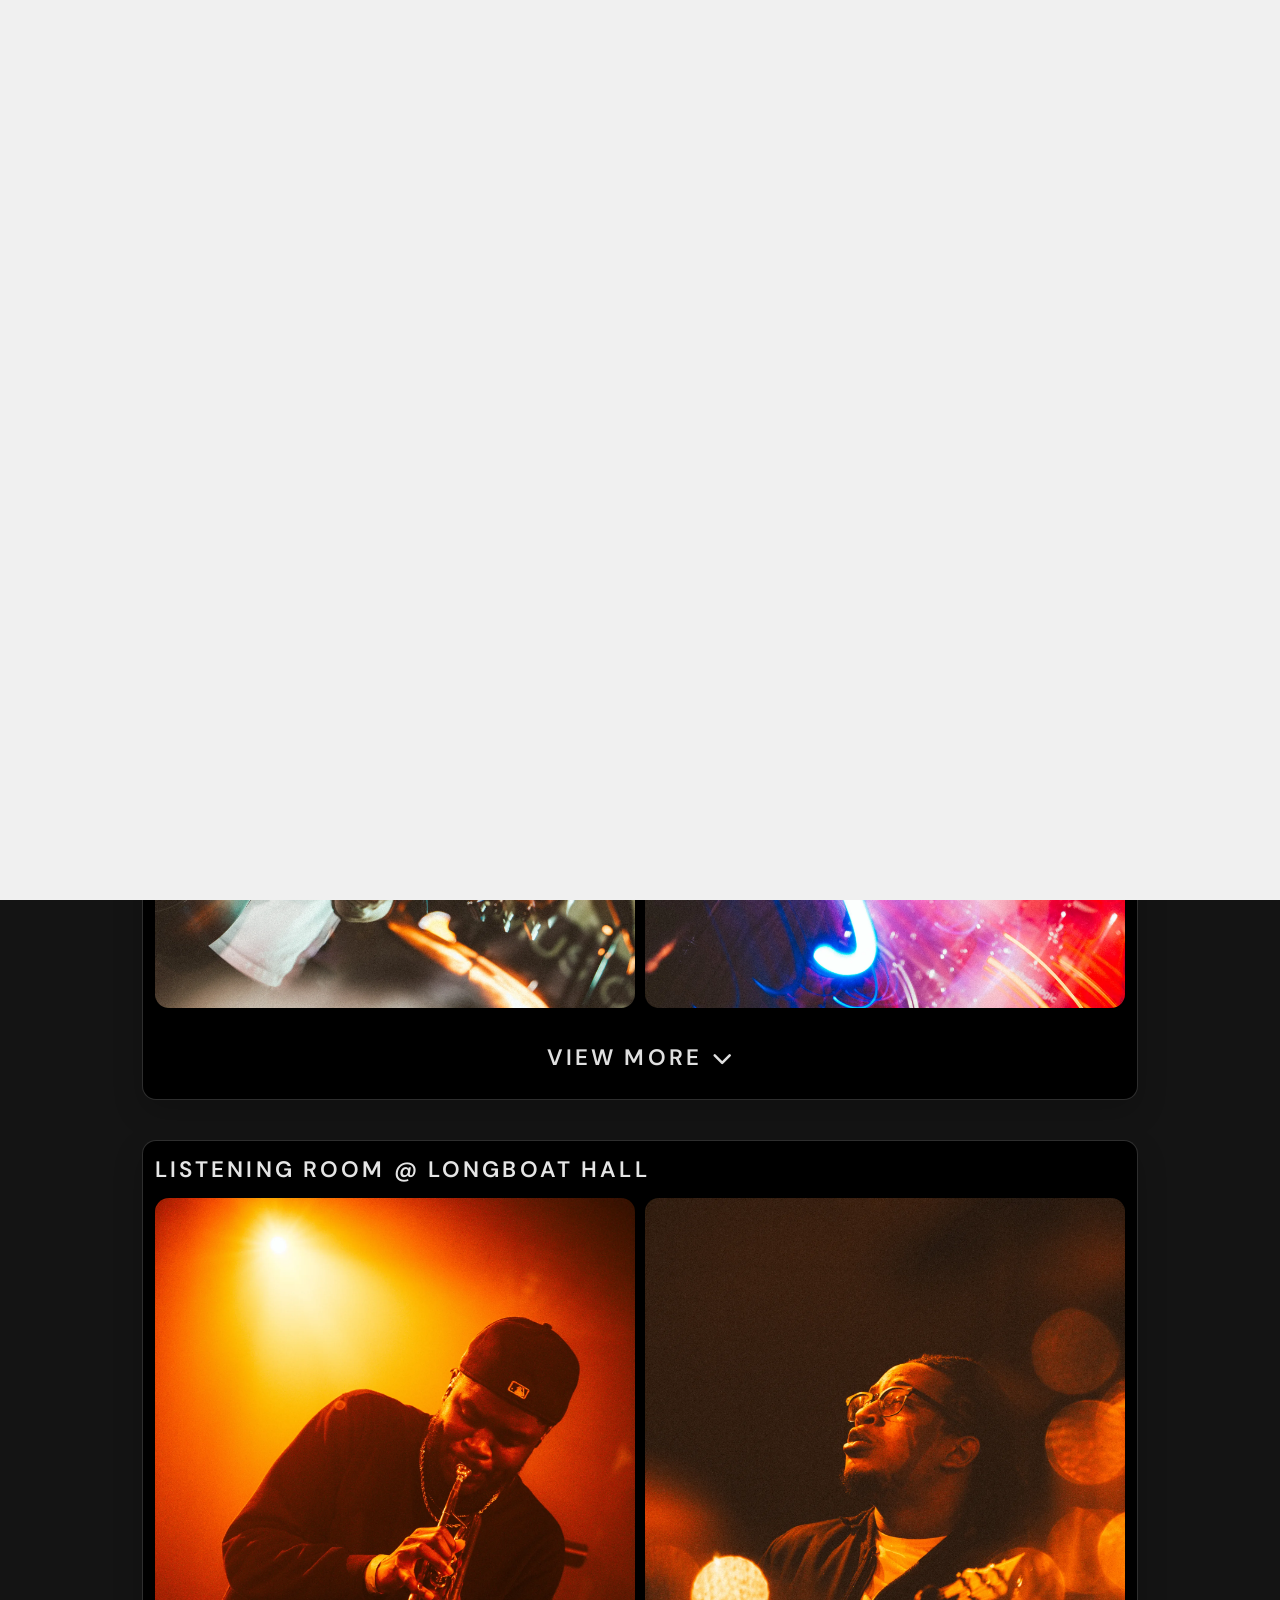
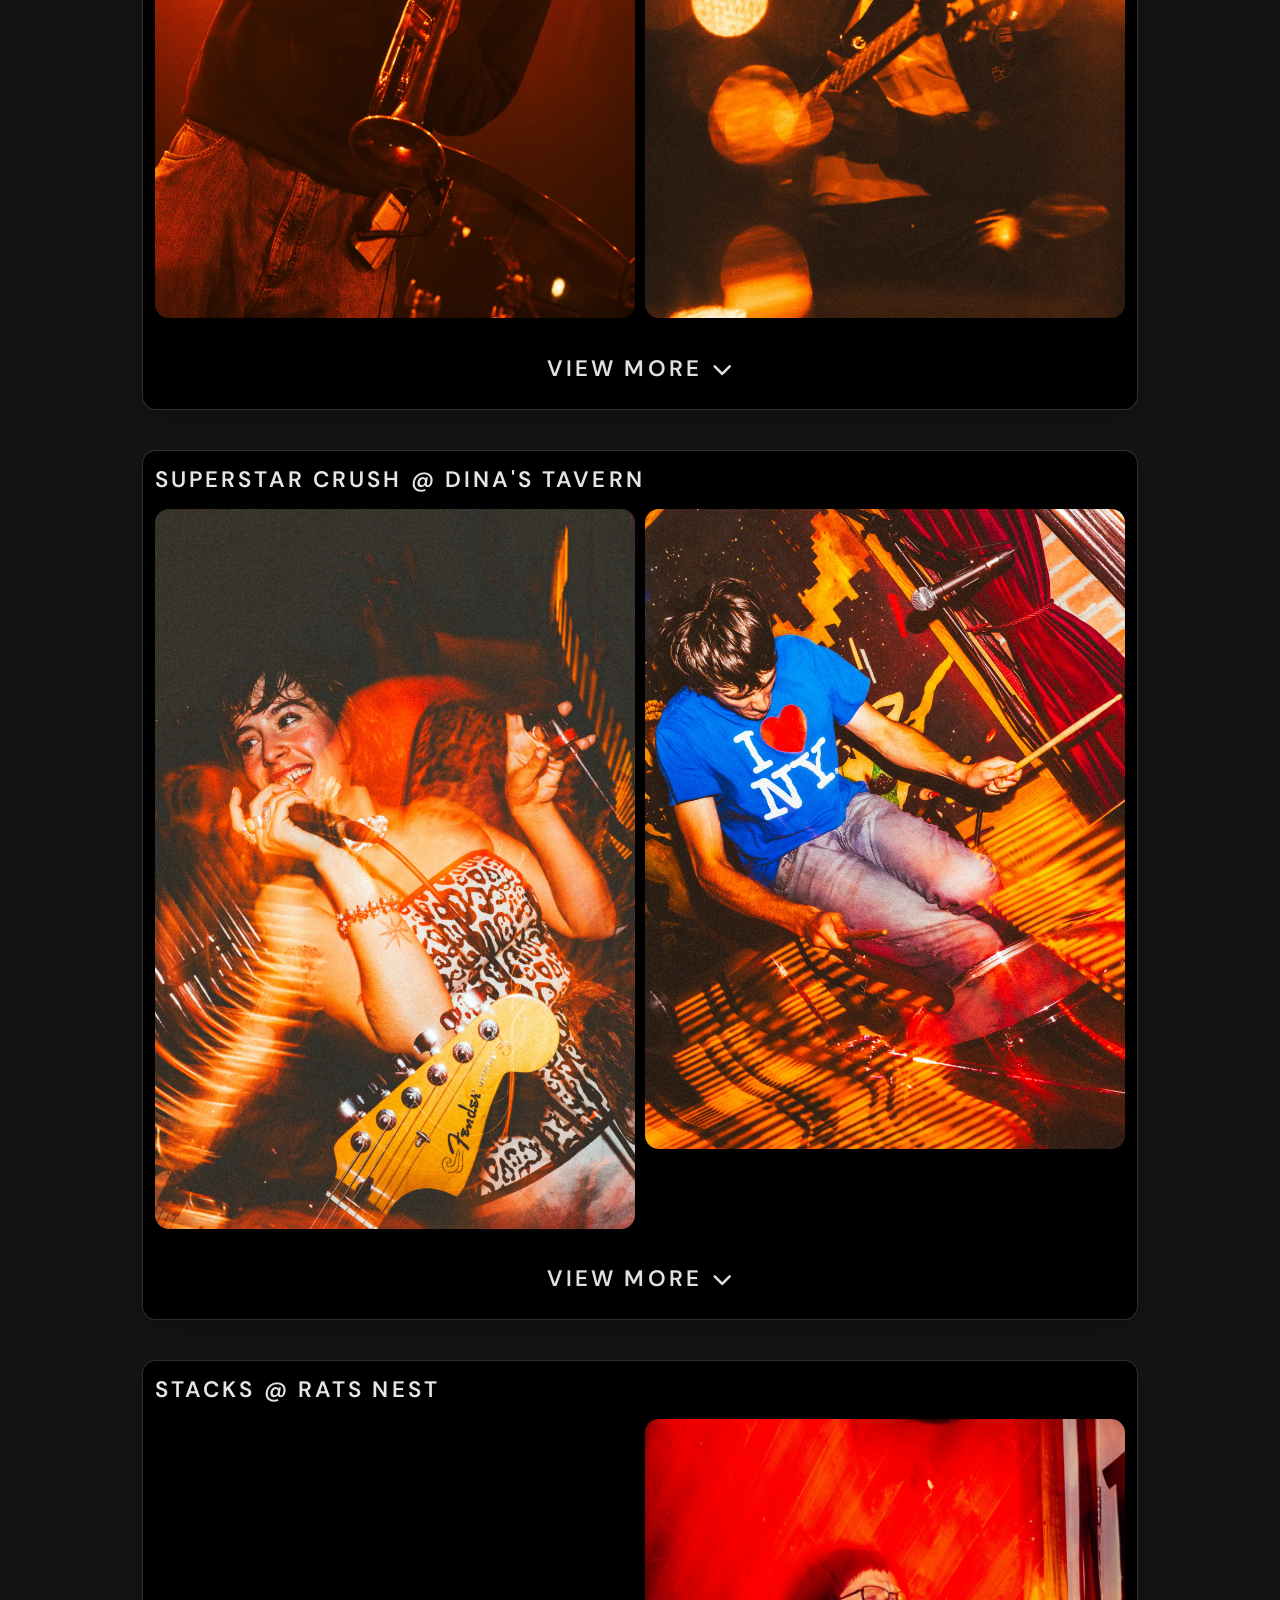
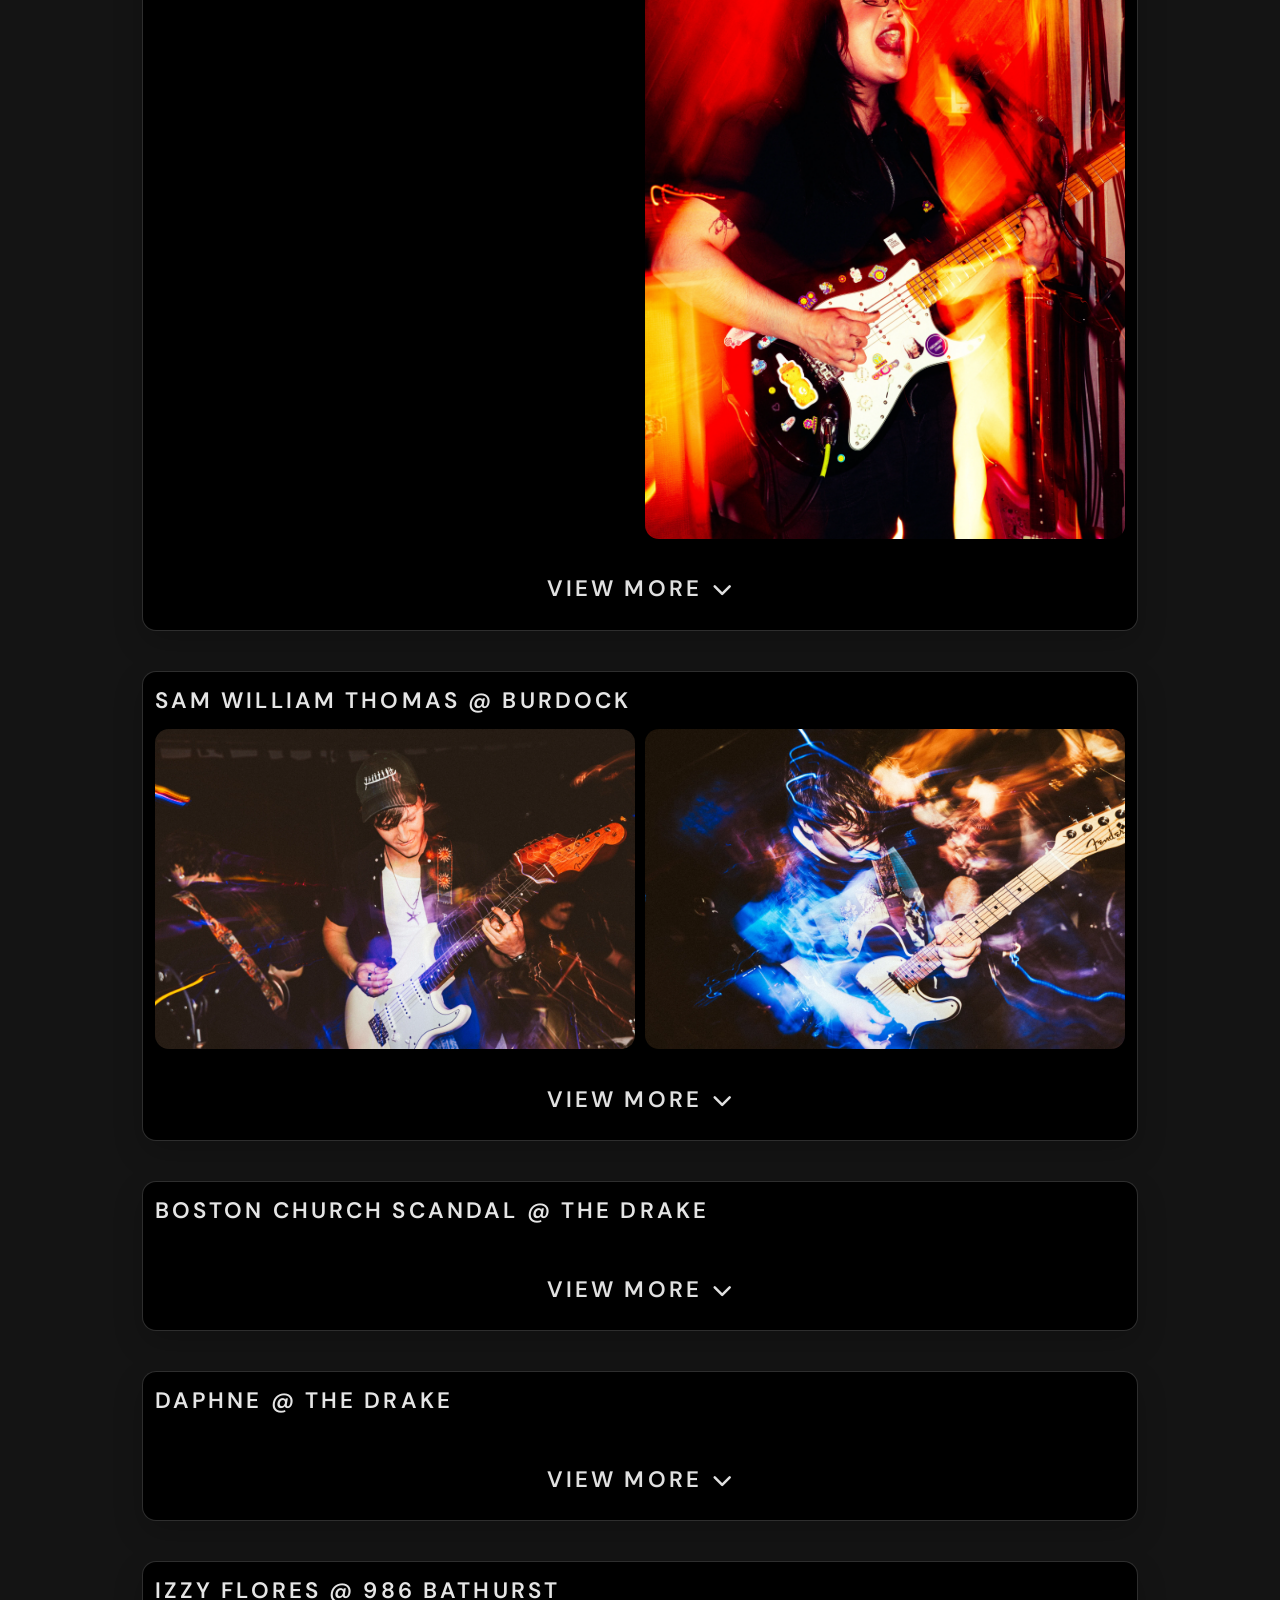
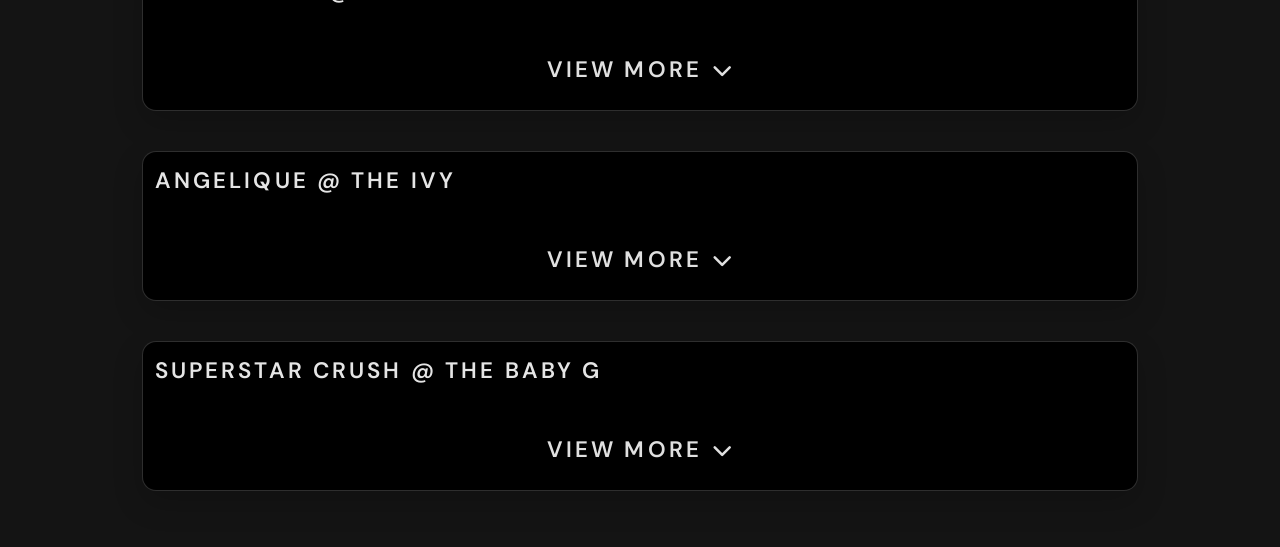
==== commit 805645c4: "Update full-gallery.html" ====
(no text change in the page or its own stylesheets)
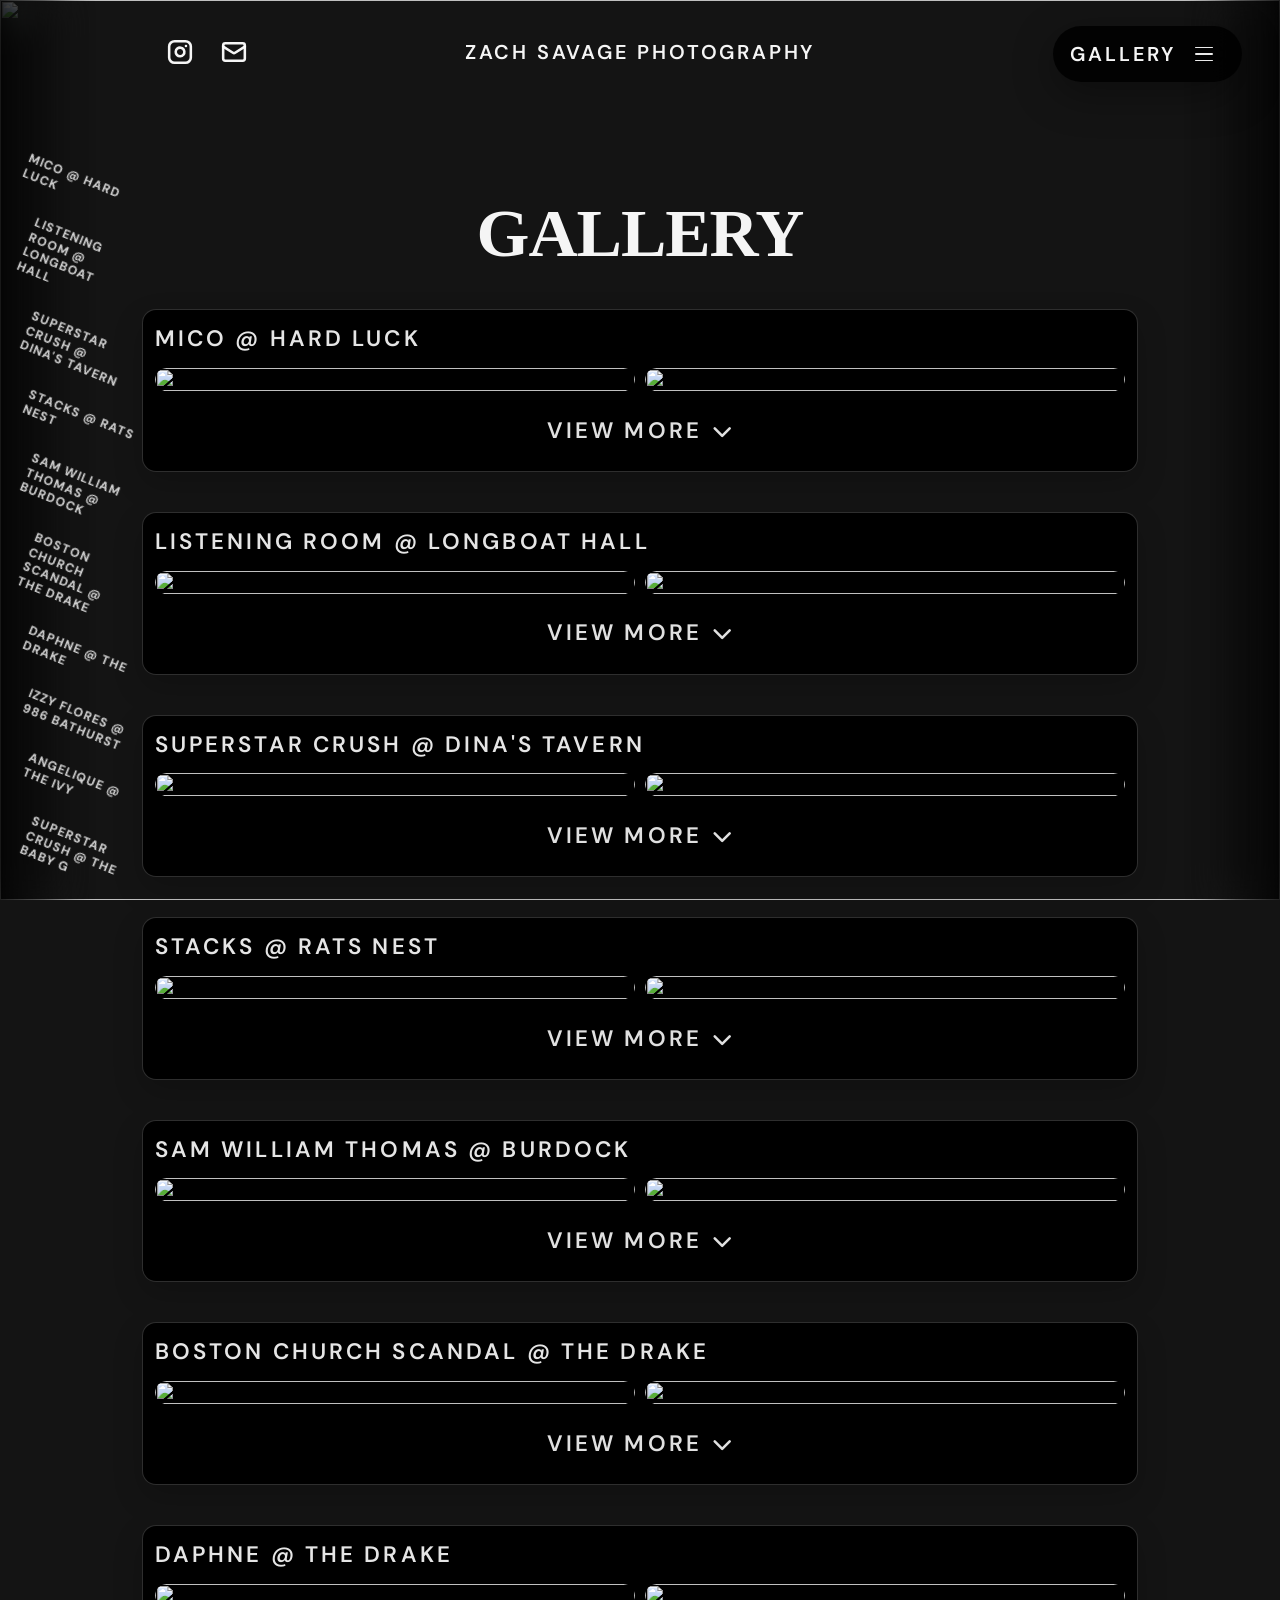
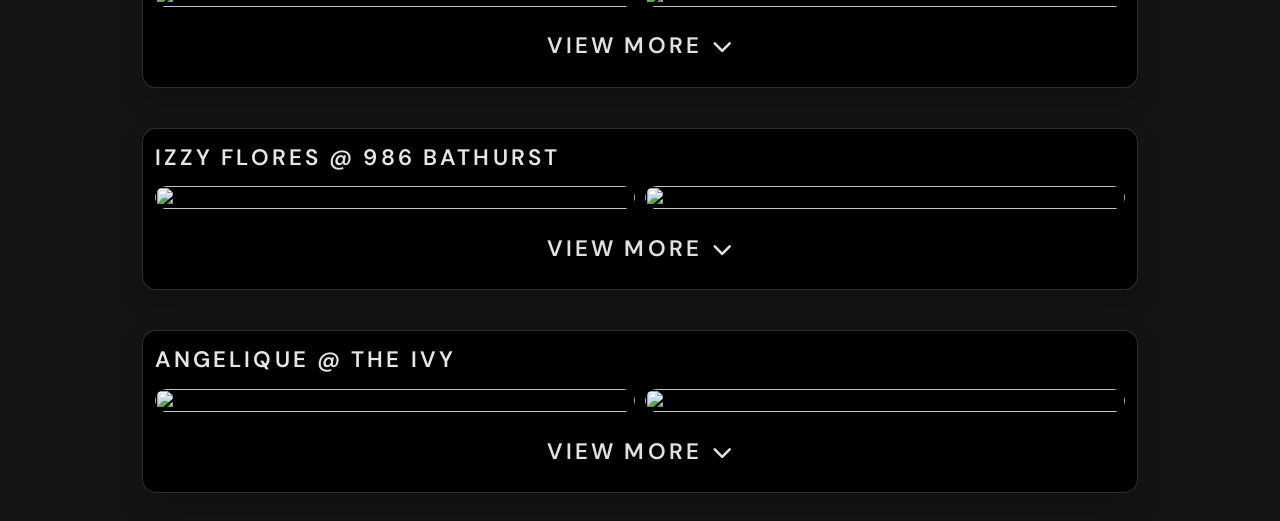
==== commit 7092f4d0: "Add files via upload" ====
--- a/full-gallery.html
+++ b/full-gallery.html
@@ -24,11 +24,11 @@
     <div id="site-boot-gate" class="site-boot-gate" aria-live="polite" aria-busy="true"></div>
     <div class="full-gallery-page-bg" aria-hidden="true">
       <img
-        src="3.webp"
+        src="Assets/optimized/3.webp"
         alt=""
         width="6048"
         height="4032"
-        data-asset-path="3.webp"
+        data-asset-path="Assets/optimized/3.webp"
         loading="eager"
         decoding="sync"
         fetchpriority="high"
@@ -99,7 +99,7 @@
         data-section-label="gallery"
         aria-label="Gallery"
       >
-        <h1 class="full-gallery-heading">Zach's Gallery</h1>
+        <h1 class="full-gallery-heading">Gallery</h1>
         <section class="portfolio">
           <div class="portfolio-controls" aria-label="Gallery controls">
             <div class="portfolio-meta" id="portfolio-meta" aria-hidden="true"></div>
--- a/styles.css
+++ b/styles.css
@@ -258,6 +258,7 @@
 
 html:has(body.page-full-gallery) {
   background-color: #141414;
+  scroll-behavior: auto;
 }
 
 body.page-full-gallery {
@@ -268,7 +269,14 @@
 .home-page-bg,
 .full-gallery-page-bg {
   position: fixed;
-  inset: 0;
+  top: 0;
+  left: 0;
+  right: 0;
+  width: 100%;
+  bottom: auto;
+  height: 100vh;
+  height: 100svh;
+  height: var(--stable-viewport-height, 100svh);
   z-index: 0;
   overflow: hidden;
   pointer-events: none;
@@ -497,7 +505,7 @@
   position: fixed;
   inset: 0;
   z-index: -2;
-  background-image: url("1780443494761.webp");
+  background-image: url("Assets/optimized/1780443494761.webp");
   background-size: cover;
   background-position: center;
   background-repeat: no-repeat;
@@ -996,6 +1004,8 @@
   padding-top: 0;
   height: auto;
   min-height: 0;
+  /* Prevent scroll anchoring from snapping to top when flow rows reflow above the bio. */
+  overflow-anchor: none;
 }
 
 .onepage-section--gallery {
@@ -1673,6 +1683,11 @@
   .page-home .gallery-flow-track {
     content-visibility: visible;
   }
+
+  /* Marquee already animates on the compositor; drop will-change during touch scroll. */
+  .gallery-flow-track.flow-marquee-active {
+    will-change: auto;
+  }
 }
 
 @keyframes flow-marquee {
@@ -2356,10 +2371,17 @@
   display: block;
   width: 1em;
   height: 1em;
-  transition: transform 0.32s cubic-bezier(0.4, 0, 0.2, 1);
-}
-
-.portfolio-date-toggle--expanded .portfolio-date-toggle__icon svg {
+}
+
+body.page-full-gallery .portfolio-date-extra,
+body.page-full-gallery .portfolio-date-extra-inner,
+body.page-full-gallery .portfolio-date-toggle,
+body.page-full-gallery .portfolio-date-toggle__icon svg {
+  transition: none !important;
+  animation: none !important;
+}
+
+body.page-full-gallery .portfolio-date-toggle--expanded .portfolio-date-toggle__icon svg {
   transform: rotate(180deg);
 }
 
@@ -2370,7 +2392,7 @@
   }
 }
 
-/* Full gallery: equal vertical + horizontal gap between rows; smooth reveal for extra rows */
+/* Full gallery: equal vertical + horizontal gap between rows. */
 .portfolio-date-rows {
   display: flex;
   flex-direction: column;
@@ -2383,7 +2405,7 @@
   grid-template-columns: repeat(2, minmax(0, 1fr));
   gap: var(--portfolio-section-gap, 16px);
   width: 100%;
-  align-items: start;
+  align-items: stretch;
 }
 
 .portfolio-date-grid--stacked {
@@ -2394,33 +2416,23 @@
   margin-top: var(--portfolio-section-gap, 16px);
 }
 
+/* Full gallery: instant folder expand/collapse — no grid-row reveal. */
 .portfolio-date-extra {
-  display: grid;
-  grid-template-rows: 0fr;
-  overflow: hidden;
+  display: none;
   overflow-anchor: none;
-  transition: grid-template-rows 0.42s cubic-bezier(0.4, 0, 0.2, 1);
 }
 
 .portfolio-date-extra.portfolio-date-extra--open {
-  grid-template-rows: 1fr;
+  display: block;
 }
 
 .portfolio-date-extra-inner {
-  min-height: 0;
-  overflow: hidden;
   display: block;
 }
 
 .portfolio-date-extra-inner > .portfolio-date-grid + .portfolio-date-grid,
 .portfolio-date-rows > .portfolio-date-grid + .portfolio-date-grid {
   margin-top: var(--portfolio-section-gap, 16px);
-}
-
-@media (prefers-reduced-motion: reduce) {
-  .portfolio-date-extra {
-    transition: none;
-  }
 }
 
 .portfolio-row {
@@ -2466,11 +2478,14 @@
   width: 100% !important;
   height: auto !important;
   max-width: none !important;
-  align-self: start;
+  align-self: stretch;
+  display: flex;
+  flex-direction: column;
+  justify-content: center;
   border: none !important;
   background: transparent !important;
   box-shadow: none !important;
-  overflow: visible;
+  overflow: hidden;
 }
 
 body.page-full-gallery .portfolio-grid .full-gallery-tile--fullwidth {
@@ -2487,15 +2502,20 @@
 
 body.page-full-gallery .portfolio-grid .full-gallery-tile--fullwidth img,
 body.page-full-gallery .portfolio-grid .full-gallery-tile--fullwidth video {
+  height: auto !important;
+  flex: none;
   margin-inline: auto;
 }
 
 body.page-full-gallery .portfolio-grid .full-gallery-tile img,
 body.page-full-gallery .portfolio-grid .full-gallery-tile video {
   width: 100% !important;
-  height: auto !important;
+  height: 100% !important;
   max-height: none !important;
+  flex: 1 1 auto;
+  min-height: 0;
   object-fit: contain !important;
+  object-position: center;
   border-radius: var(--radius-md);
   display: block;
 }
@@ -3333,6 +3353,12 @@
 
   html {
     scroll-padding-top: calc(104px + env(safe-area-inset-top, 0px) + 1.25rem);
+    /* Avoid smooth programmatic corrections feeling like a delayed jump on touch scroll. */
+    scroll-behavior: auto;
+  }
+
+  body.page-home .gallery {
+    overflow-anchor: none;
   }
 
   .onepage-section__heading,
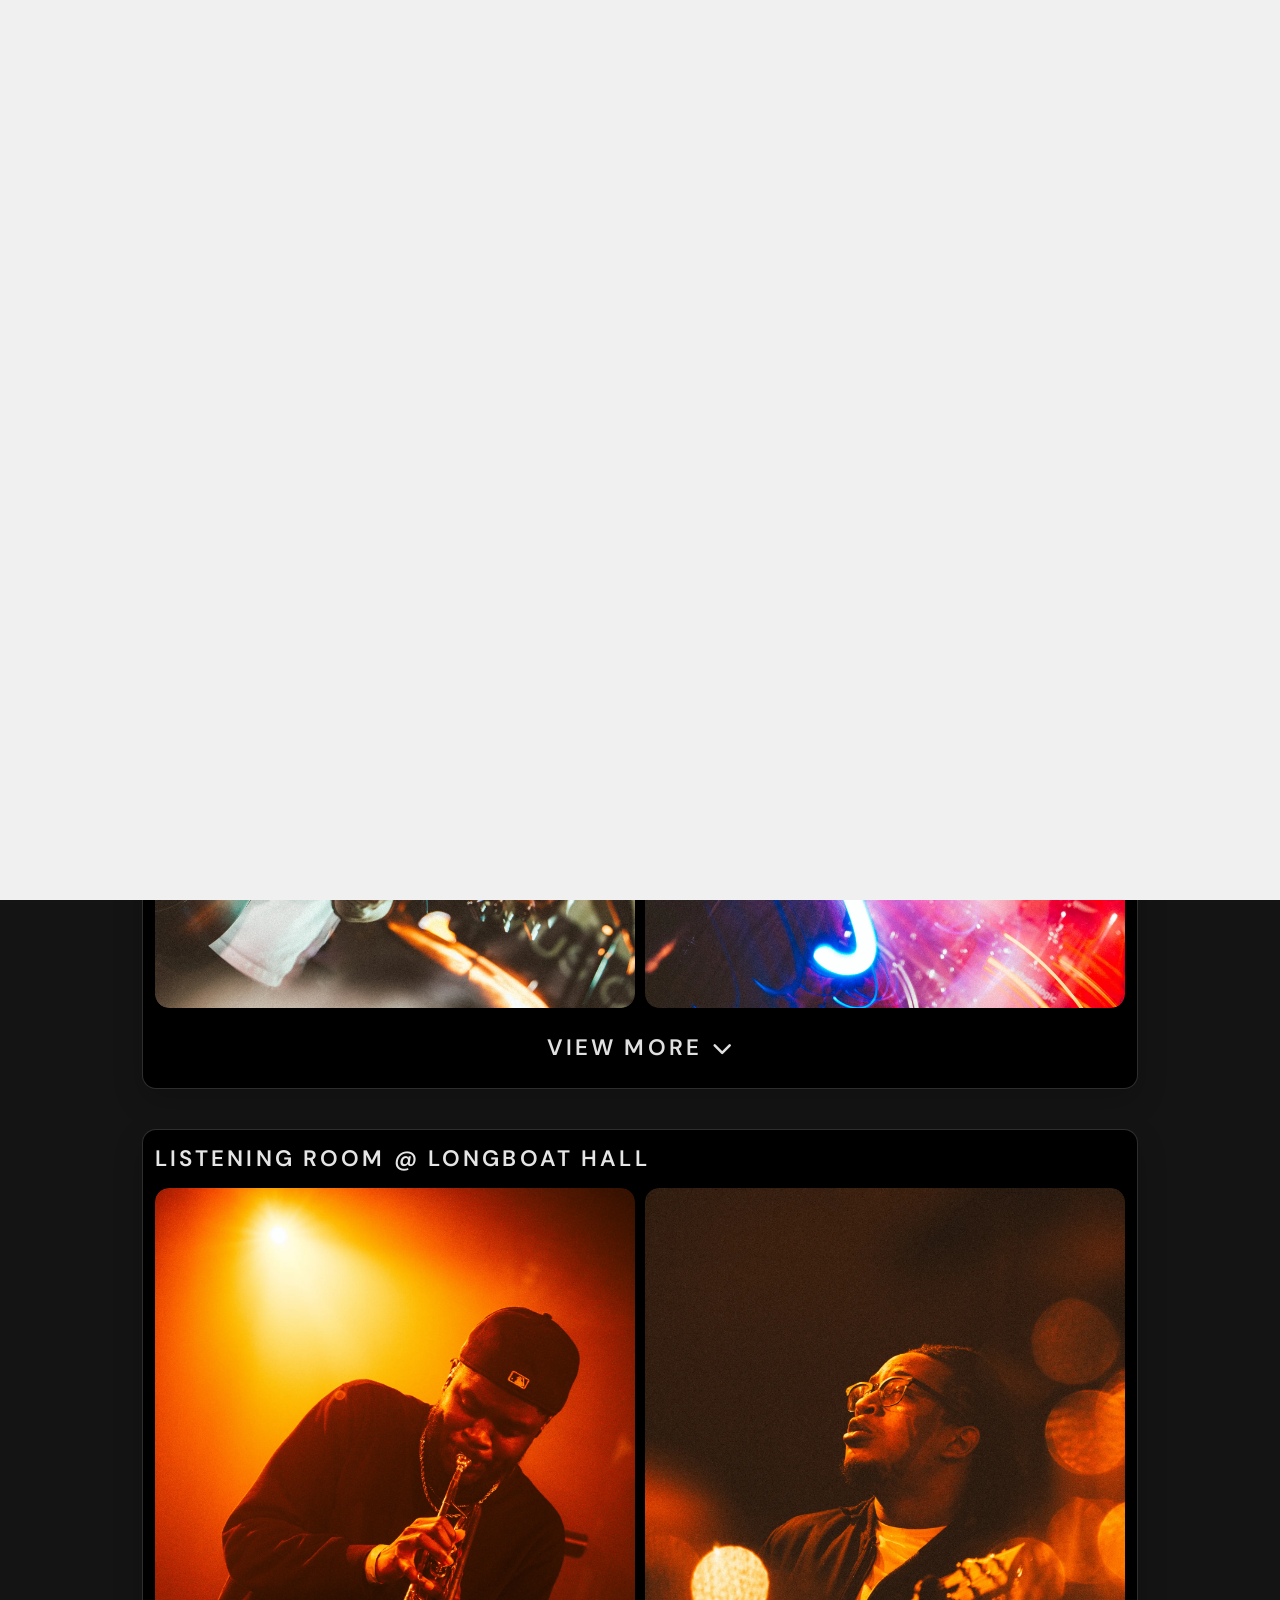
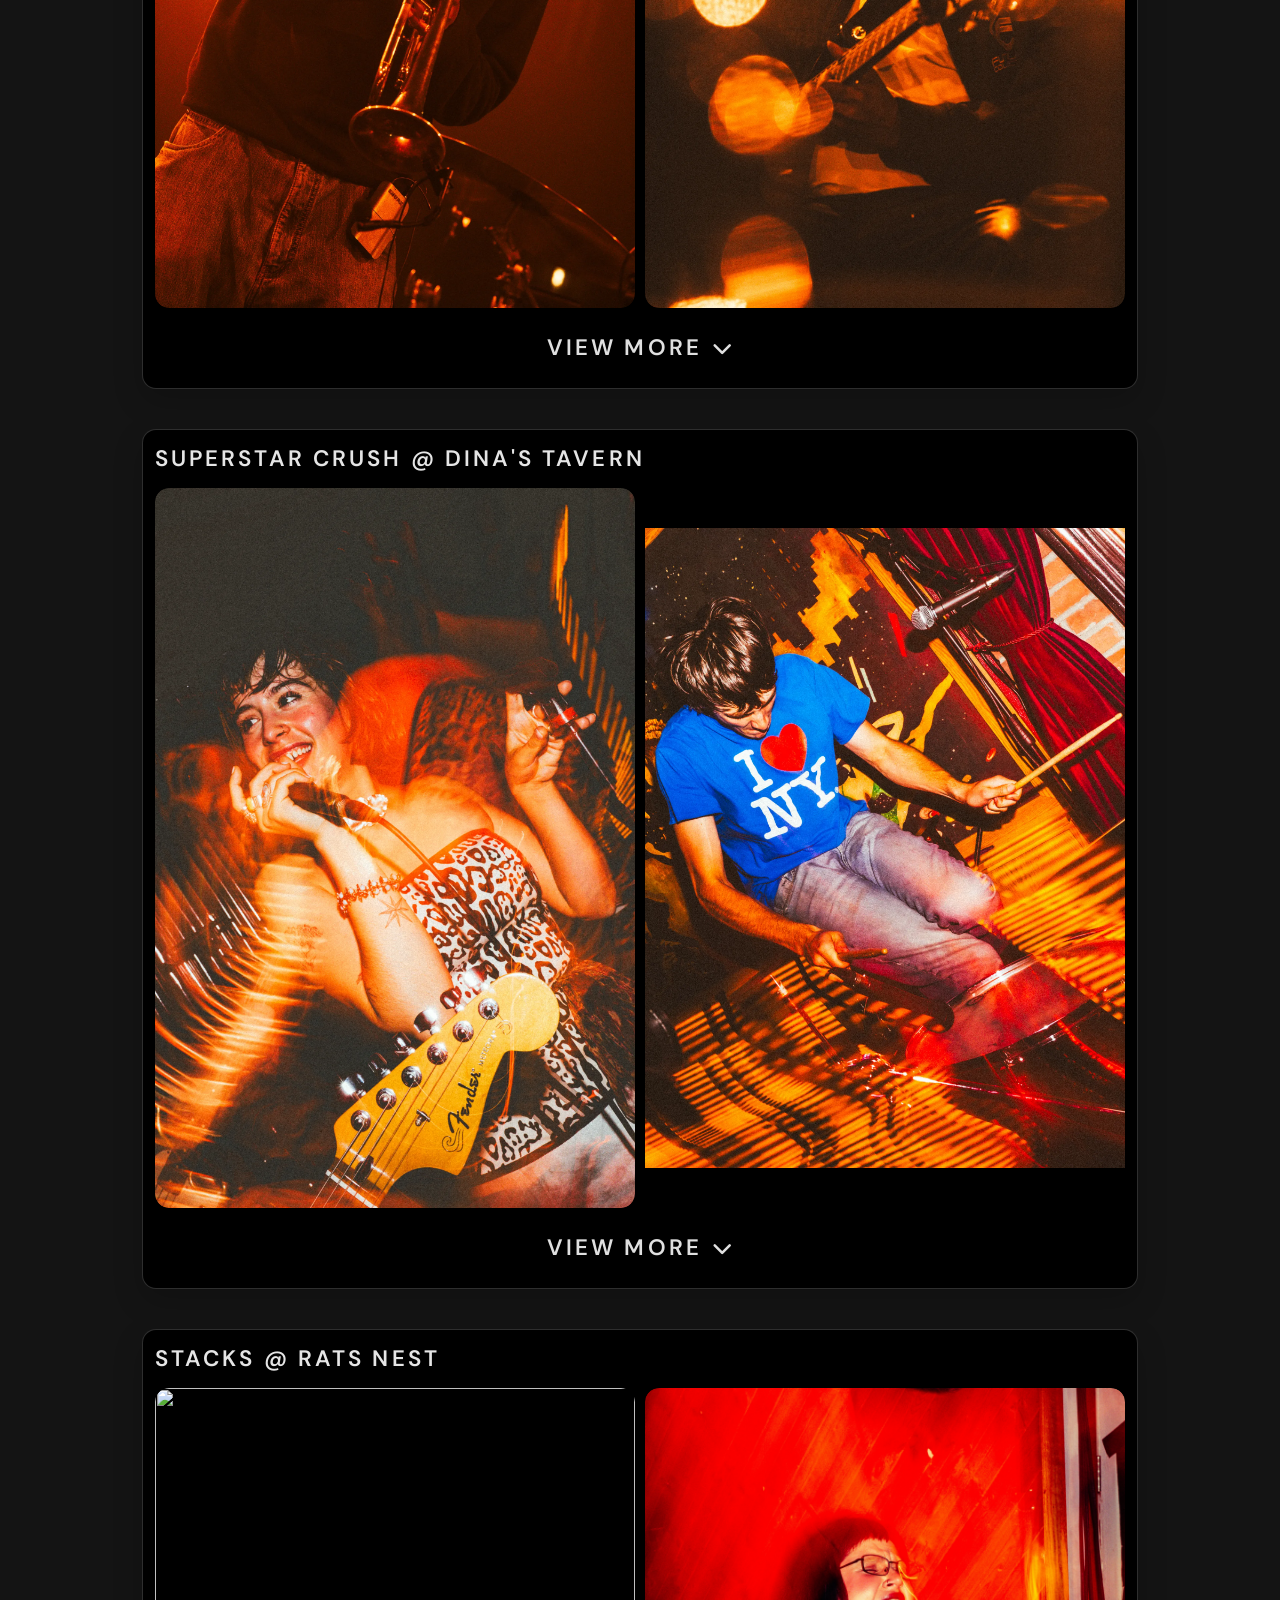
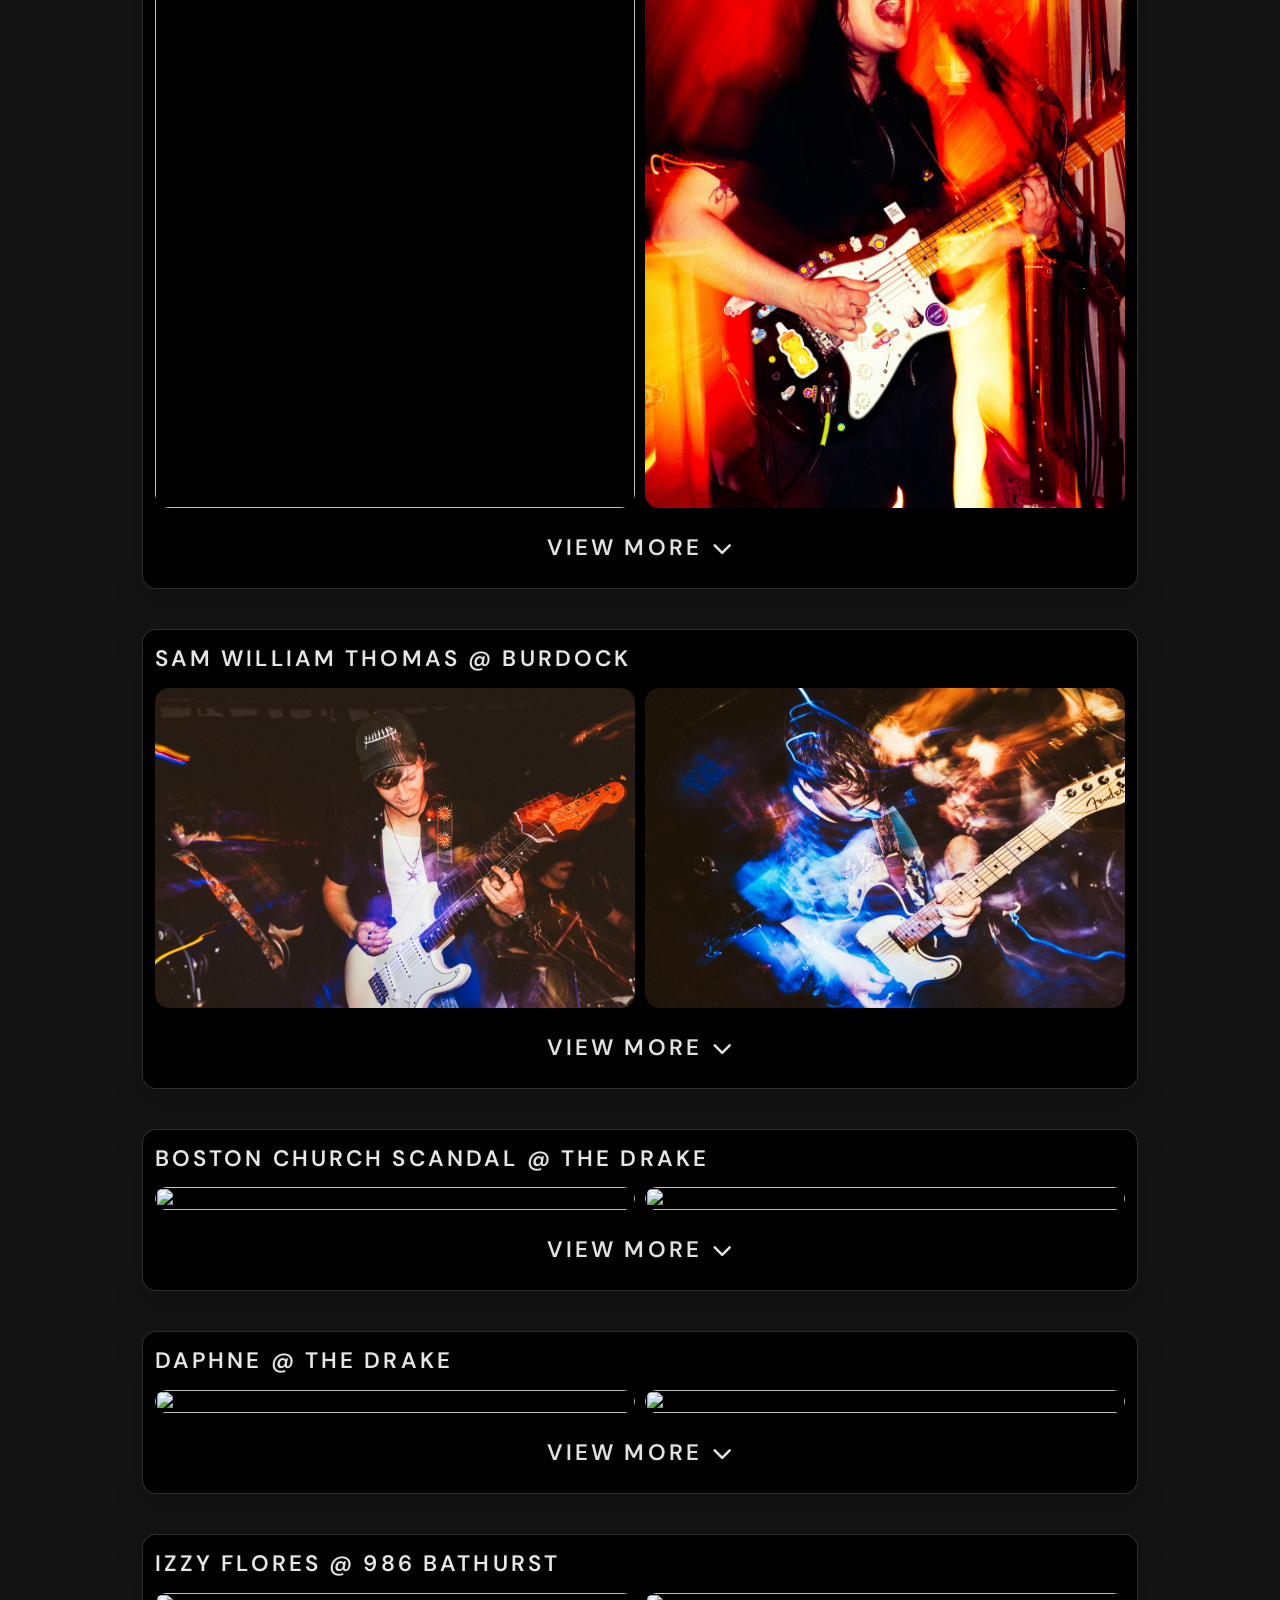
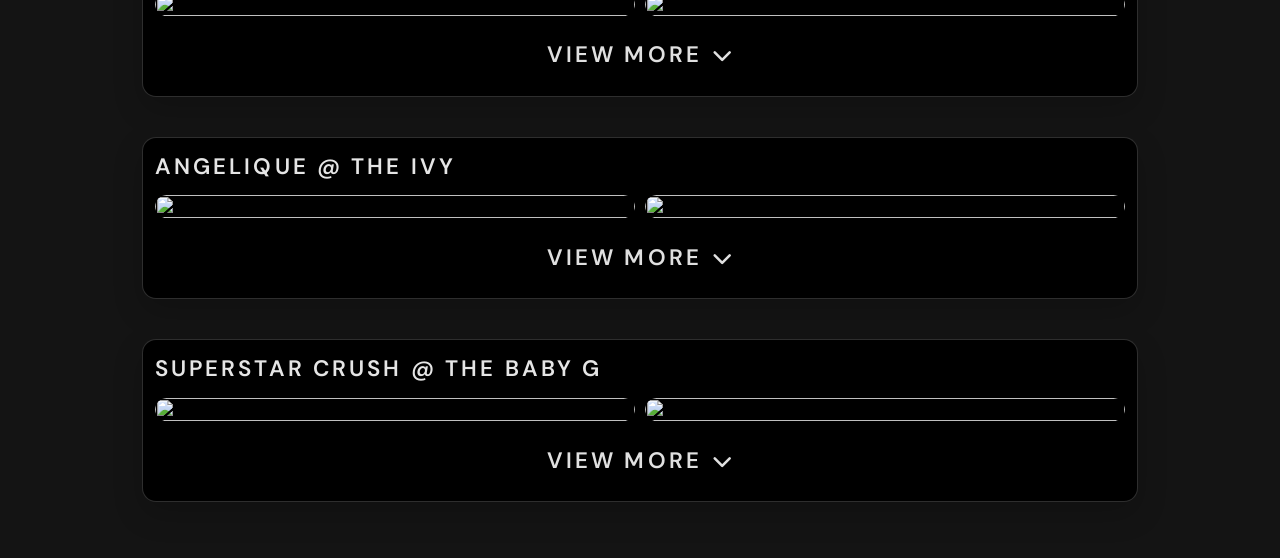
==== commit a2e2064e: "Update full-gallery.html" ====
--- a/full-gallery.html
+++ b/full-gallery.html
@@ -24,11 +24,11 @@
     <div id="site-boot-gate" class="site-boot-gate" aria-live="polite" aria-busy="true"></div>
     <div class="full-gallery-page-bg" aria-hidden="true">
       <img
-        src="Assets/optimized/3.webp"
+        src="3.webp"
         alt=""
         width="6048"
         height="4032"
-        data-asset-path="Assets/optimized/3.webp"
+        data-asset-path="3.webp"
         loading="eager"
         decoding="sync"
         fetchpriority="high"
--- a/styles.css
+++ b/styles.css
@@ -505,7 +505,7 @@
   position: fixed;
   inset: 0;
   z-index: -2;
-  background-image: url("Assets/optimized/1780443494761.webp");
+  background-image: url("1780443494761.webp");
   background-size: cover;
   background-position: center;
   background-repeat: no-repeat;
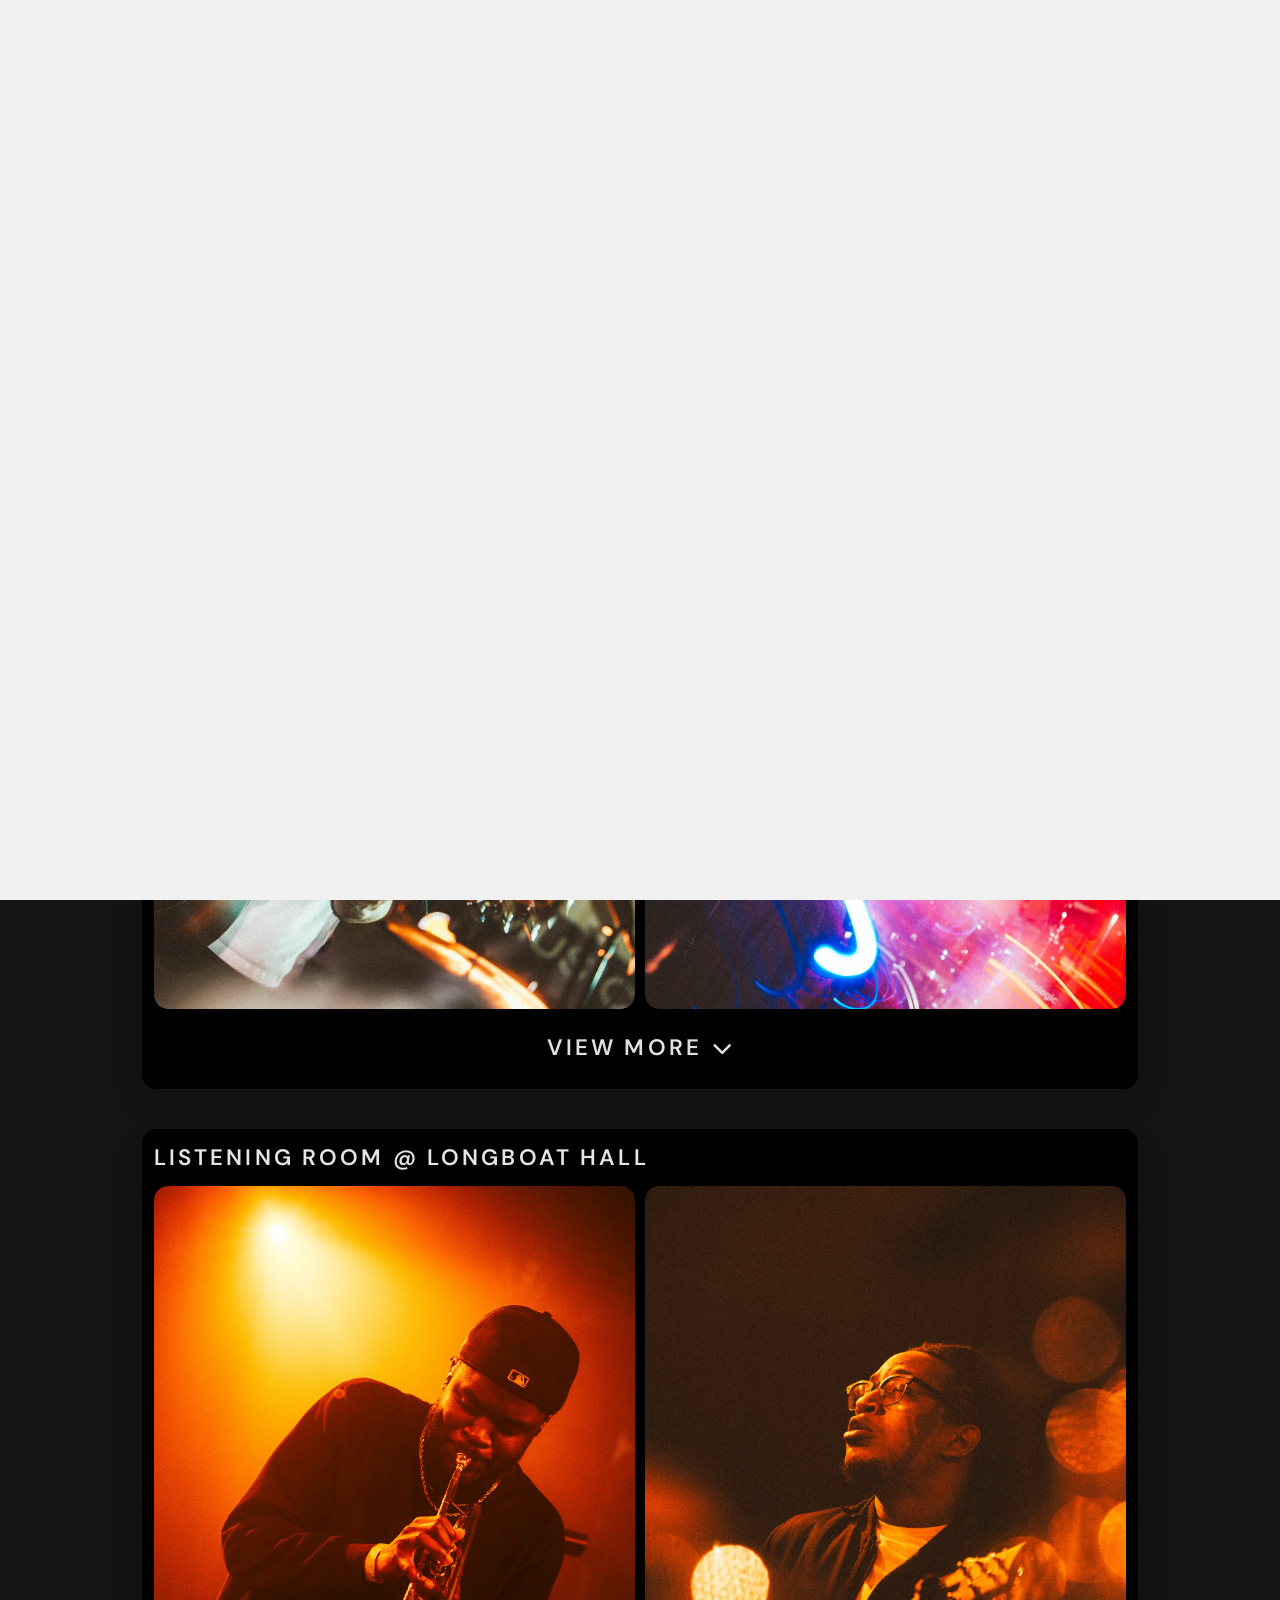
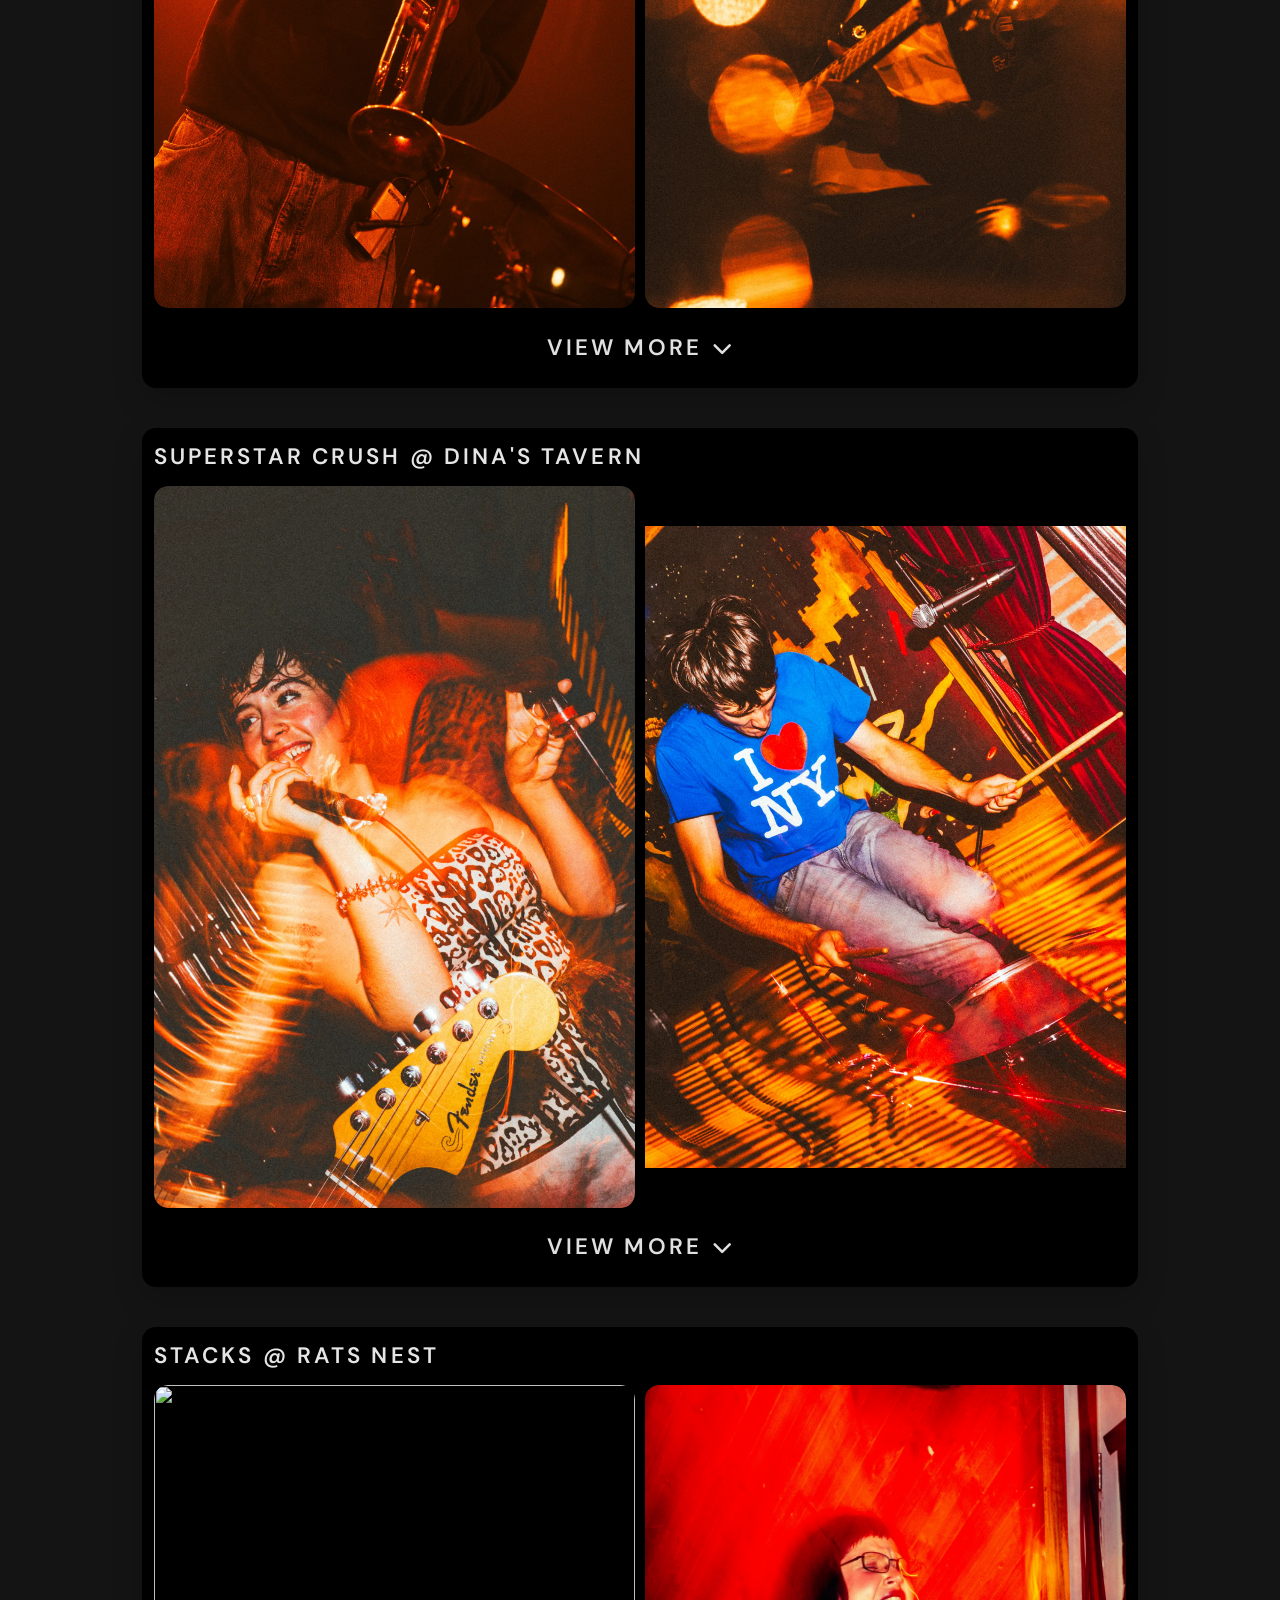
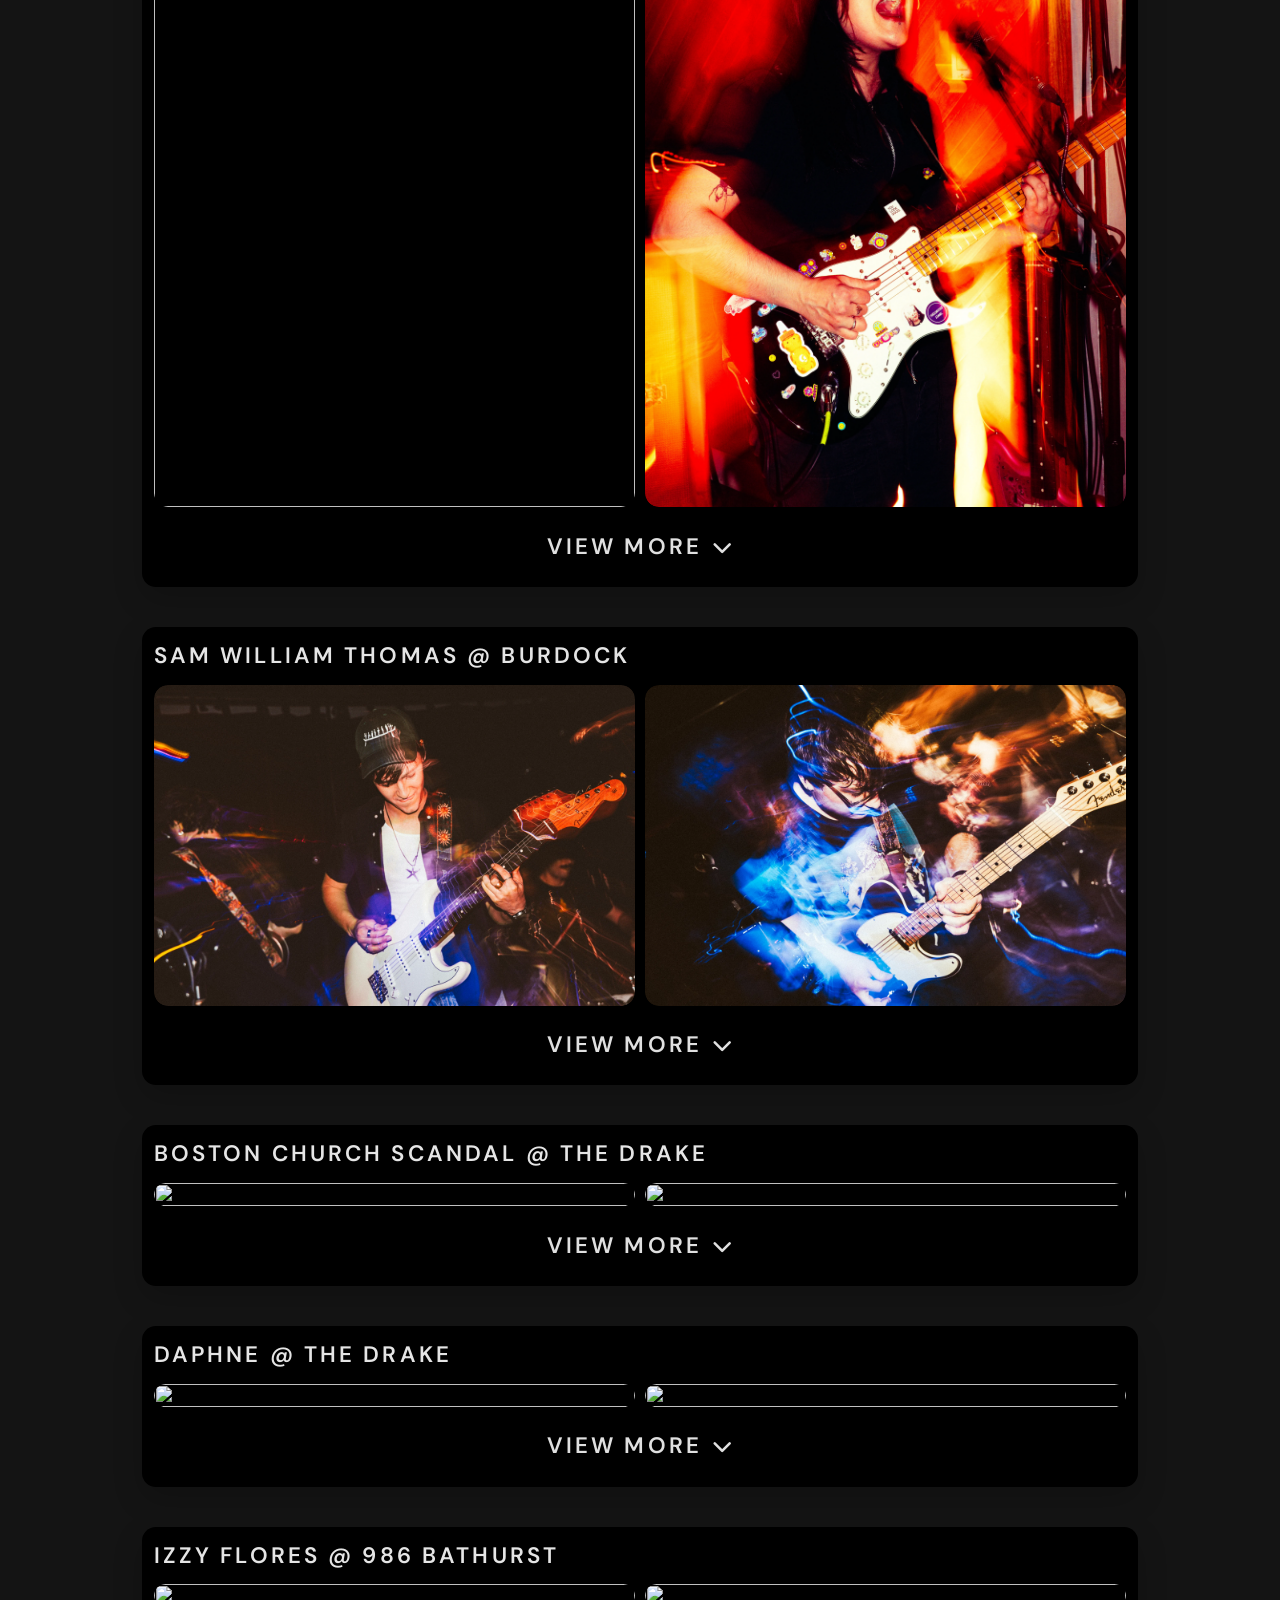
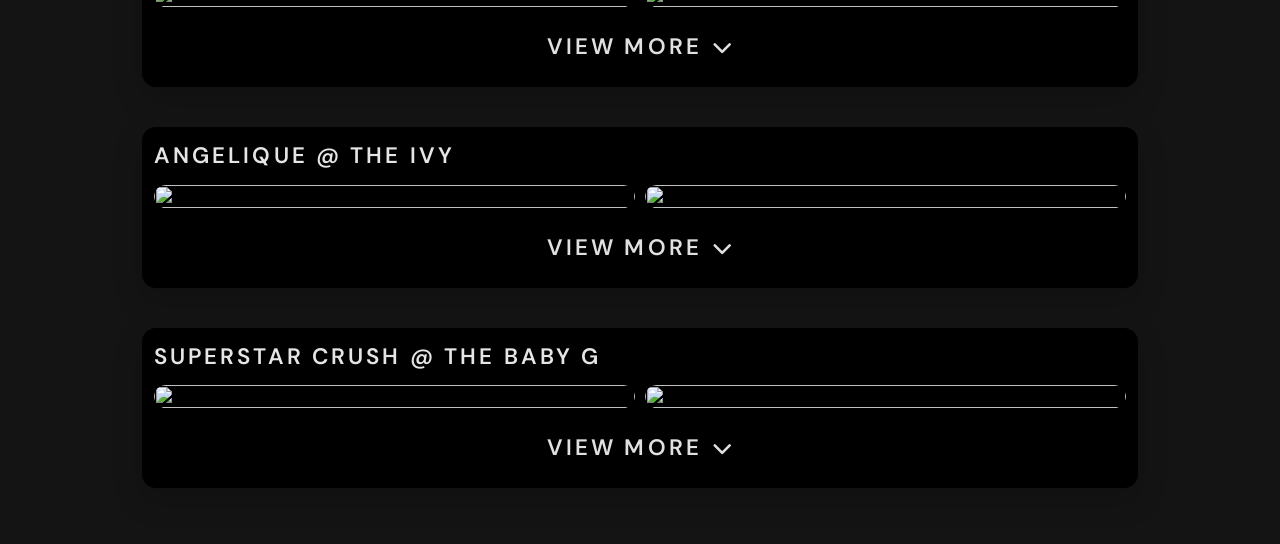
==== commit bdfe3920: "Add files via upload" ====
--- a/full-gallery.html
+++ b/full-gallery.html
@@ -24,11 +24,11 @@
     <div id="site-boot-gate" class="site-boot-gate" aria-live="polite" aria-busy="true"></div>
     <div class="full-gallery-page-bg" aria-hidden="true">
       <img
-        src="3.webp"
+        src="Assets/optimized/3.webp"
         alt=""
         width="6048"
         height="4032"
-        data-asset-path="3.webp"
+        data-asset-path="Assets/optimized/3.webp"
         loading="eager"
         decoding="sync"
         fetchpriority="high"
--- a/styles.css
+++ b/styles.css
@@ -187,6 +187,7 @@
 
 /* Home bio + contact: no scroll entrance animations. */
 body.page-home .home-bio-image,
+body.page-home .home-flow-heading,
 body.page-home .home-bio-row .home-bio-heading,
 body.page-home .home-bio-row .home-intro,
 body.page-home .home-start-btn,
@@ -1128,8 +1129,12 @@
 
 /* Frame matches hero photo (DSC_0166-2.webp ≈ 3:2); --contact-bg-aspect set in JS when image loads. */
 .page--onepage .onepage-section--contact {
+  --contact-card-max-width: min(520px, calc(100% - 2rem));
+  --contact-card-offset-y: 0px;
+  --contact-section-min-height: auto;
   width: 100%;
   aspect-ratio: var(--contact-bg-aspect, 3 / 2);
+  min-height: var(--contact-section-min-height);
   margin-top: clamp(1rem, 2.5vh, 1.75rem);
   padding: clamp(0.65rem, 1.8vw, 1.1rem);
   padding-bottom: max(clamp(0.65rem, 1.8vw, 1.1rem), env(safe-area-inset-bottom, 0px));
@@ -1152,7 +1157,7 @@
 .page--onepage .onepage-section--contact .contact {
   flex: 0 0 auto;
   width: 100%;
-  max-width: 520px;
+  max-width: var(--contact-card-max-width);
   height: 100%;
   max-height: 100%;
   margin: 0 auto;
@@ -1162,6 +1167,7 @@
   justify-content: center;
   position: relative;
   z-index: 1;
+  transform: translateY(var(--contact-card-offset-y));
 }
 
 .page--onepage .onepage-section--contact .contact__card {
@@ -1232,6 +1238,11 @@
   color: rgba(255, 255, 255, 0.98);
   text-align: center;
   text-wrap: balance;
+}
+
+/* Mobile-only title above the home flow row. */
+.home-flow-heading {
+  display: none;
 }
 
 .home-bio-row .home-intro {
@@ -1397,11 +1408,14 @@
     box-shadow: none !important;
     transform: scale(1) !important;
     text-shadow: 0 1px 0 rgba(255, 255, 255, 0.35);
+    --view-gallery-pill-out-duration: 0.16s;
+    --view-gallery-star-delay: 0.16s;
+    --view-gallery-star-pop-duration: 0.3s;
     transition:
-      color 0.22s ease,
-      background 0.22s ease,
-      border-color 0.22s ease,
-      box-shadow 0.22s ease !important;
+      color var(--view-gallery-pill-out-duration) ease,
+      background var(--view-gallery-pill-out-duration) ease,
+      border-color var(--view-gallery-pill-out-duration) ease,
+      box-shadow var(--view-gallery-pill-out-duration) ease !important;
   }
 
   body.page-home .home-bio-row .home-start-btn--pov:hover .home-start-btn__label,
@@ -1429,9 +1443,12 @@
       calc(var(--view-gallery-burst-spin-duration, 40s) / 2)
       linear
       infinite;
+    animation-delay: var(--view-gallery-star-delay, 0.16s);
     transition:
-      opacity 0.25s ease,
-      scale 0.32s cubic-bezier(0.22, 1.12, 0.36, 1);
+      opacity var(--view-gallery-star-pop-duration, 0.3s)
+        cubic-bezier(0.22, 1.12, 0.36, 1) var(--view-gallery-star-delay, 0.16s),
+      scale var(--view-gallery-star-pop-duration, 0.3s)
+        cubic-bezier(0.22, 1.12, 0.36, 1) var(--view-gallery-star-delay, 0.16s);
   }
 
   body.page-home .home-bio-row .home-start-btn--pov:not(:hover)::before {
@@ -1688,6 +1705,22 @@
   .gallery-flow-track.flow-marquee-active {
     will-change: auto;
   }
+
+  /* Only the first tiles per row stay GPU-promoted; the rest use normal compositing. */
+  .gallery-row .gallery-flow-track .media-item--priority-render {
+    will-change: auto;
+    transform: scale(var(--scale, 1));
+  }
+
+  .gallery-row .media-item--priority-render img,
+  .gallery-row .media-item--priority-render video {
+    will-change: auto;
+    transform: none;
+  }
+
+  body.page-home #row-bottom {
+    display: none !important;
+  }
 }
 
 @keyframes flow-marquee {
@@ -1929,8 +1962,8 @@
   }
 
   .gallery-row .gallery-flow-track .media-item--priority-render {
-    transform: translateZ(0) scale(1) !important;
-    will-change: transform;
+    transform: scale(1) !important;
+    will-change: auto !important;
   }
 
   .gallery-row .media-item:hover img,
@@ -2080,7 +2113,7 @@
   --portfolio-date-pad-x: var(--space-3);
   --portfolio-date-pad-bottom: var(--space-3);
   scroll-margin-top: calc(128px + env(safe-area-inset-top, 0px) + 1.25rem);
-  border: 1px solid rgba(255, 255, 255, 0.18);
+  border: none;
   border-radius: 14px;
   background: #000000;
   box-shadow: 0 12px 30px rgba(0, 0, 0, 0.18);
@@ -2124,8 +2157,6 @@
     --portfolio-date-pad-x: var(--portfolio-section-gap, 8px);
     scroll-margin-top: calc(104px + env(safe-area-inset-top, 0px) + 1.25rem);
     border-radius: 0;
-    border-left: none;
-    border-right: none;
     box-sizing: border-box;
   }
 
@@ -2375,6 +2406,9 @@
 
 body.page-full-gallery .portfolio-date-extra,
 body.page-full-gallery .portfolio-date-extra-inner,
+body.page-full-gallery .portfolio-date-extra-inner .media-item,
+body.page-full-gallery .portfolio-date-extra-inner .media-item img,
+body.page-full-gallery .portfolio-date-extra-inner .media-item video,
 body.page-full-gallery .portfolio-date-toggle,
 body.page-full-gallery .portfolio-date-toggle__icon svg {
   transition: none !important;
@@ -3220,12 +3254,39 @@
   flex-shrink: 0;
 }
 
+@media (min-width: 769px) and (max-width: 1100px), (min-width: 769px) and (max-height: 920px) {
+  .page--onepage .onepage-section--contact {
+    aspect-ratio: auto;
+    min-height: var(--contact-section-min-height, clamp(520px, 78vh, 760px));
+    --contact-card-max-width: min(680px, calc(100% - 2.5rem));
+    --contact-card-offset-y: 0px;
+    padding: clamp(1rem, 2.5vh, 1.75rem) clamp(1rem, 2.5vw, 1.5rem);
+  }
+
+  .page--onepage .onepage-section--contact .contact {
+    transform: none;
+    max-height: none;
+    height: auto;
+  }
+
+  .page--onepage .onepage-section--contact .contact__card {
+    max-height: none;
+    width: 100%;
+  }
+
+  .page--onepage .onepage-section--contact .contact__textarea {
+    min-height: clamp(7rem, 22vh, 10rem);
+  }
+}
+
+@media (min-width: 1101px) and (min-height: 921px) {
+  .page--onepage .onepage-section--contact {
+    --contact-card-max-width: min(720px, 56vw);
+    --contact-card-offset-y: -4in;
+  }
+}
+
 @media (min-width: 769px) {
-  .page--onepage .onepage-section--contact .contact {
-    max-width: 720px;
-    transform: translateY(-4in);
-  }
-
   .page--onepage .onepage-section--contact .contact__card {
     padding: 2.5rem 2.5rem 1.75rem;
   }
@@ -3349,6 +3410,11 @@
     padding-bottom: max(0px, env(safe-area-inset-bottom, 0px));
     padding-left: 0;
     padding-right: 0;
+  }
+
+  /* Title band is in document flow; main top padding would double-clear the header. */
+  body.page-home .page.page--onepage {
+    padding-top: 0;
   }
 
   html {
@@ -3641,9 +3707,73 @@
       0 max(0.75rem, env(safe-area-inset-right, 0px));
   }
 
-  .gallery {
+  body.page-home .onepage-section--home {
+    --home-flow-heading-font: clamp(
+      0.55rem,
+      calc(
+        (
+            100vw - max(0.75rem, env(safe-area-inset-left, 0px)) -
+              max(0.75rem, env(safe-area-inset-right, 0px))
+          ) / 21
+      ),
+      1.25rem
+    );
+    --home-flow-header-offset: calc(104px + env(safe-area-inset-top, 0px) + 0.75rem);
+    --home-flow-block-gap: calc(0.75rem + var(--space-3));
+    gap: 0;
+    padding-top: 0;
+  }
+
+  body.page-home .gallery {
     gap: 0.65rem;
-    transform: translateY(calc(24px - 0.35in));
+    transform: none;
+    margin-top: var(--home-flow-block-gap);
+    margin-bottom: var(--home-flow-block-gap);
+  }
+
+  body.page-home .home-flow-heading {
+    --home-flow-pill-bleed: 4rem;
+    --home-flow-header-offset: calc(104px + env(safe-area-inset-top, 0px) + 0.75rem);
+    position: sticky;
+    top: 0;
+    z-index: 2;
+    display: flex;
+    align-items: flex-end;
+    justify-content: center;
+    box-sizing: border-box;
+    width: calc(100vw + var(--home-flow-pill-bleed));
+    max-width: none;
+    margin-inline: calc(50% - 50vw - (var(--home-flow-pill-bleed) / 2));
+    margin-top: 0;
+    padding-top: var(--home-flow-header-offset);
+    padding-inline: 1.15em;
+    padding-bottom: calc(0.55em + 0.2in);
+    font-family: var(--font-sans);
+    font-size: var(--home-flow-heading-font, clamp(
+      0.55rem,
+      calc(
+        (
+            100vw - max(0.75rem, env(safe-area-inset-left, 0px)) -
+              max(0.75rem, env(safe-area-inset-right, 0px))
+          ) / 21
+      ),
+      1.25rem
+    ));
+    font-weight: 600;
+    line-height: 1;
+    letter-spacing: 0.14em;
+    text-transform: uppercase;
+    color: #ffffff;
+    text-align: center;
+    white-space: nowrap;
+    text-wrap: nowrap;
+    background: rgba(0, 0, 0, 0.5);
+    backdrop-filter: none;
+    -webkit-backdrop-filter: none;
+    border: 1px solid rgba(0, 0, 0, 0.35);
+    border-top: none;
+    border-radius: 0;
+    box-shadow: 0 8px 24px rgba(0, 0, 0, 0.08);
   }
 
   .home-intro {
@@ -3655,8 +3785,9 @@
     line-height: 1.45;
   }
 
-  .home-bio-row {
+  body.page-home .home-bio-row {
     width: auto;
+    margin-top: 0;
     margin-left: max(0.9rem, env(safe-area-inset-left, 0px));
     margin-right: max(0.9rem, env(safe-area-inset-right, 0px));
     padding: 1.35rem max(1.15rem, env(safe-area-inset-left, 0px))
@@ -3706,9 +3837,9 @@
     letter-spacing: -0.015em;
   }
 
-  /* Fixed height: avoid svh/vh jumps when iOS / in-app browser chrome hides on scroll. */
+  /* 2:3 portrait tiles: height tracks JS/CSS --flow-item-width. */
   .gallery-row {
-    height: 13.5rem;
+    height: calc(var(--flow-item-width, 200px) * 1.5);
   }
 
   /* Flow tiles stay tappable on mobile; hover effects disabled in shared touch query above. */
@@ -3778,13 +3909,6 @@
 
   .hire-pill-cta:hover {
     transform: translateY(-1px) scale(1);
-  }
-}
-
-@media (max-width: 480px) {
-  .gallery-row {
-    height: clamp(10.5rem, 28vh, 15rem);
-    height: clamp(10.5rem, 28svh, 15rem);
   }
 }
 
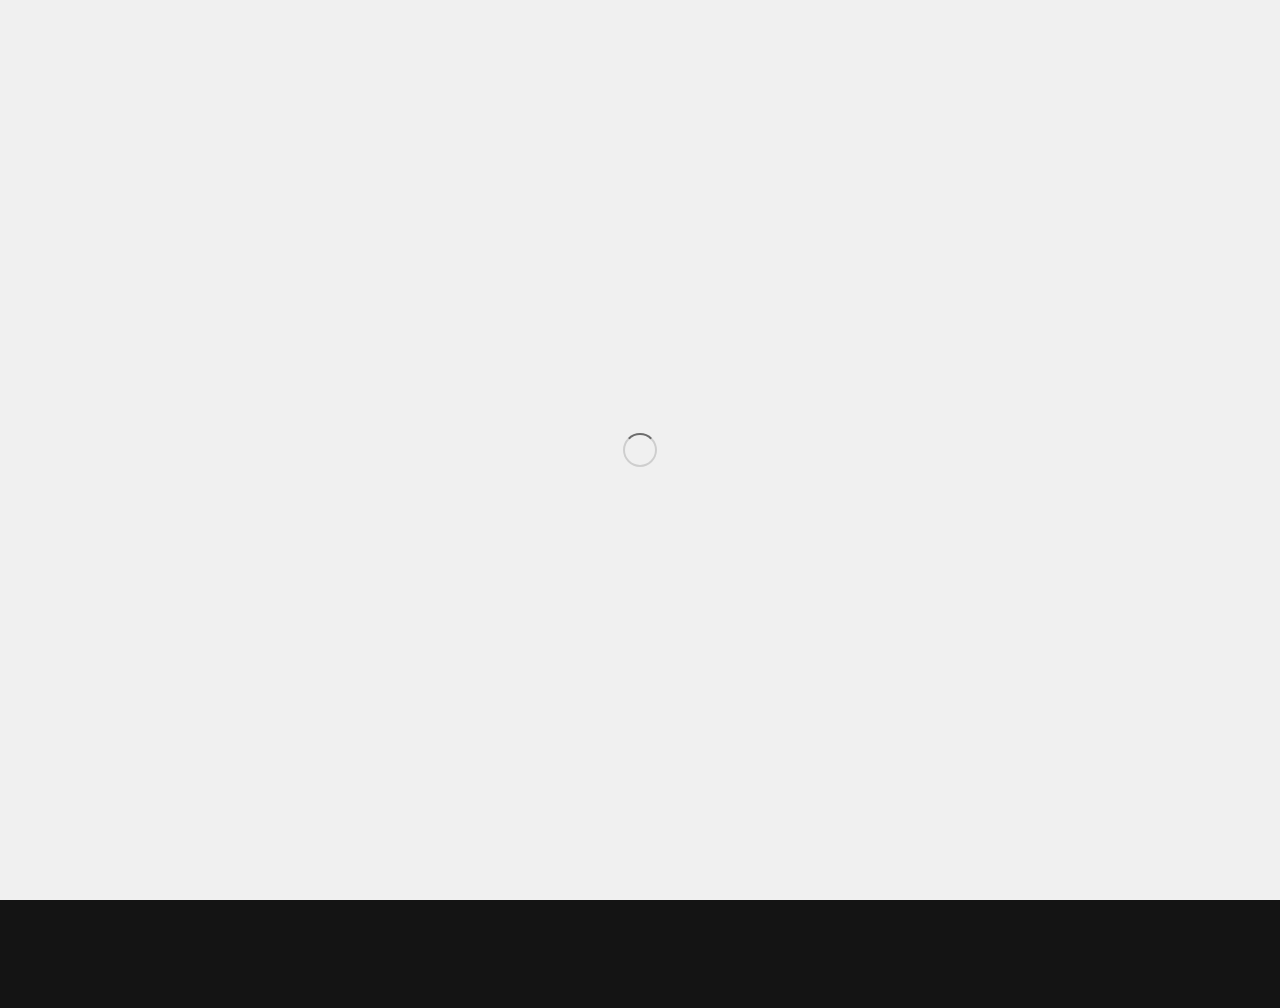
==== commit 0cf3721b: "Optimize images, fix black-screen loading, add descriptive names and alt text Images (123 MB -> ~16 " ====
--- a/full-gallery.html
+++ b/full-gallery.html
@@ -9,13 +9,47 @@
       name="viewport"
       content="width=device-width, initial-scale=1, viewport-fit=cover"
     />
-    <title>Gallery - Zach Savage</title>
+    <title>Gallery — Zach Savage Photography</title>
+    <meta
+      name="description"
+      content="Concert and event photo galleries by Zach Savage — live shows at Longboat Hall, The Drake, Hard Luck, and more Toronto venues."
+    />
+    <link rel="canonical" href="https://www.zachsavagephotography.ca/full-gallery.html" />
+    <meta name="theme-color" content="#f0f0f0" />
+    <meta property="og:type" content="website" />
+    <meta property="og:title" content="Gallery — Zach Savage Photography" />
+    <meta
+      property="og:description"
+      content="Concert and event photo galleries by Toronto photographer Zach Savage."
+    />
+    <meta
+      property="og:url"
+      content="https://www.zachsavagephotography.ca/full-gallery.html"
+    />
+    <meta
+      property="og:image"
+      content="https://www.zachsavagephotography.ca/zach-savage-portrait.webp"
+    />
+    <meta name="twitter:card" content="summary_large_image" />
+    <link
+      rel="icon"
+      href="data:image/svg+xml,%3Csvg xmlns='http://www.w3.org/2000/svg' viewBox='0 0 64 64'%3E%3Crect width='64' height='64' rx='14' fill='%23050505'/%3E%3Ctext x='32' y='43' font-family='Arial,Helvetica,sans-serif' font-size='30' font-weight='700' fill='%23ffffff' text-anchor='middle'%3EZS%3C/text%3E%3C/svg%3E"
+    />
     <link rel="preconnect" href="https://fonts.googleapis.com" />
     <link rel="preconnect" href="https://fonts.gstatic.com" crossorigin />
+    <!-- Non-blocking font load: a slow font CDN must never delay first paint. -->
     <link
       href="https://fonts.googleapis.com/css2?family=DM+Sans:ital,opsz,wght@0,9..40,400;0,9..40,500;0,9..40,600;0,9..40,700;0,9..40,800&display=swap"
       rel="stylesheet"
+      media="print"
+      onload="this.media='all'"
     />
+    <noscript>
+      <link
+        href="https://fonts.googleapis.com/css2?family=DM+Sans:ital,opsz,wght@0,9..40,400;0,9..40,500;0,9..40,600;0,9..40,700;0,9..40,800&display=swap"
+        rel="stylesheet"
+      />
+    </noscript>
     <link rel="stylesheet" href="styles.css" />
     <script defer src="gallery-menu.js"></script>
     <script defer src="onepage.js"></script>
@@ -24,11 +58,11 @@
     <div id="site-boot-gate" class="site-boot-gate" aria-live="polite" aria-busy="true"></div>
     <div class="full-gallery-page-bg" aria-hidden="true">
       <img
-        src="Assets/optimized/3.webp"
+        src="gallery-page-backdrop.webp"
         alt=""
-        width="6048"
-        height="4032"
-        data-asset-path="Assets/optimized/3.webp"
+        width="1920"
+        height="1280"
+        data-asset-path="gallery-page-backdrop.webp"
         loading="eager"
         decoding="sync"
         fetchpriority="high"
--- a/styles.css
+++ b/styles.css
@@ -506,7 +506,7 @@
   position: fixed;
   inset: 0;
   z-index: -2;
-  background-image: url("1780443494761.webp");
+  background-image: url("home-hero-backdrop.webp");
   background-size: cover;
   background-position: center;
   background-repeat: no-repeat;
@@ -1358,8 +1358,25 @@
   z-index: 1;
 }
 
+.home-bio-row .home-start-btn--pov .home-start-btn__arrow {
+  display: inline-flex;
+  align-items: center;
+  justify-content: center;
+  min-width: 1em;
+}
+
+.home-bio-row .home-start-btn--pov .home-start-btn__arrow-rest {
+  opacity: 1;
+  transition: opacity 0.12s ease;
+}
+
 .home-bio-row .home-start-btn--pov .home-start-btn__arrow-pop {
-  display: none;
+  position: absolute;
+  left: 50%;
+  top: 50%;
+  translate: -50% -50%;
+  opacity: 0;
+  pointer-events: none;
 }
 
 .home-bio-row .home-start-btn--pov::before {
@@ -1378,7 +1395,8 @@
   rotate: 0deg;
   transform-origin: center center;
   pointer-events: none;
-  will-change: opacity, scale, rotate;
+  backface-visibility: hidden;
+  contain: layout style paint;
 }
 
 .home-bio-row .home-start-btn--pov:hover {
@@ -1398,6 +1416,25 @@
     to {
       rotate: 360deg;
     }
+  }
+
+  body.page-home .home-bio-row .home-start-btn--pov::before {
+    animation: home-view-gallery-burst-spin
+      calc(var(--view-gallery-burst-spin-duration, 40s) / 2)
+      linear
+      infinite;
+    animation-play-state: paused;
+  }
+
+  body.page-home .home-bio-row .home-start-btn--pov.is-burst-ready::before,
+  body.page-home .home-bio-row .home-start-btn--pov.is-hover-prewarming::before {
+    will-change: transform, opacity;
+  }
+
+  body.page-home .home-bio-row .home-start-btn--pov.is-hover-prewarming::before {
+    animation-play-state: running;
+    opacity: 0.001;
+    scale: 1;
   }
 
   body.page-home .home-bio-row .home-start-btn--pov:hover {
@@ -1429,21 +1466,18 @@
   }
 
   body.page-home .home-bio-row .home-start-btn--pov:hover .home-start-btn__arrow-rest {
-    display: none;
+    opacity: 0;
   }
 
   body.page-home .home-bio-row .home-start-btn--pov:hover .home-start-btn__arrow-pop {
-    display: inline;
+    opacity: 1;
+    transition: opacity 0.12s ease var(--view-gallery-star-delay, 0.16s);
   }
 
   body.page-home .home-bio-row .home-start-btn--pov:hover::before {
     opacity: 1;
     scale: 1;
-    animation: home-view-gallery-burst-spin
-      calc(var(--view-gallery-burst-spin-duration, 40s) / 2)
-      linear
-      infinite;
-    animation-delay: var(--view-gallery-star-delay, 0.16s);
+    animation-play-state: running;
     transition:
       opacity var(--view-gallery-star-pop-duration, 0.3s)
         cubic-bezier(0.22, 1.12, 0.36, 1) var(--view-gallery-star-delay, 0.16s),
@@ -1452,7 +1486,7 @@
   }
 
   body.page-home .home-bio-row .home-start-btn--pov:not(:hover)::before {
-    animation: none;
+    animation-play-state: paused;
     opacity: 0;
     scale: 0.5;
     rotate: 0deg;
@@ -1807,8 +1841,41 @@
   pointer-events: auto;
 }
 
-html.site-boot-locked:has(body.page-full-gallery) .site-boot-gate {
+/* Simple spinner so the boot wait reads as loading rather than a dead screen. */
+.site-boot-gate::after {
+  content: "";
+  position: absolute;
+  left: 50%;
+  top: 50%;
+  width: 34px;
+  height: 34px;
+  margin: -17px 0 0 -17px;
+  border-radius: 50%;
+  border: 2px solid rgba(255, 255, 255, 0.18);
+  border-top-color: rgba(255, 255, 255, 0.75);
+  animation: site-boot-spin 0.9s linear infinite;
+}
+
+body.page-full-gallery .site-boot-gate {
   background: #f0f0f0;
+}
+
+body.page-full-gallery .site-boot-gate::after {
+  border-color: rgba(0, 0, 0, 0.14);
+  border-top-color: rgba(0, 0, 0, 0.55);
+}
+
+@keyframes site-boot-spin {
+  to {
+    transform: rotate(360deg);
+  }
+}
+
+@media (prefers-reduced-motion: reduce) {
+  .site-boot-gate::after {
+    animation: none;
+    display: none;
+  }
 }
 
 .site-boot-gate[hidden] {
